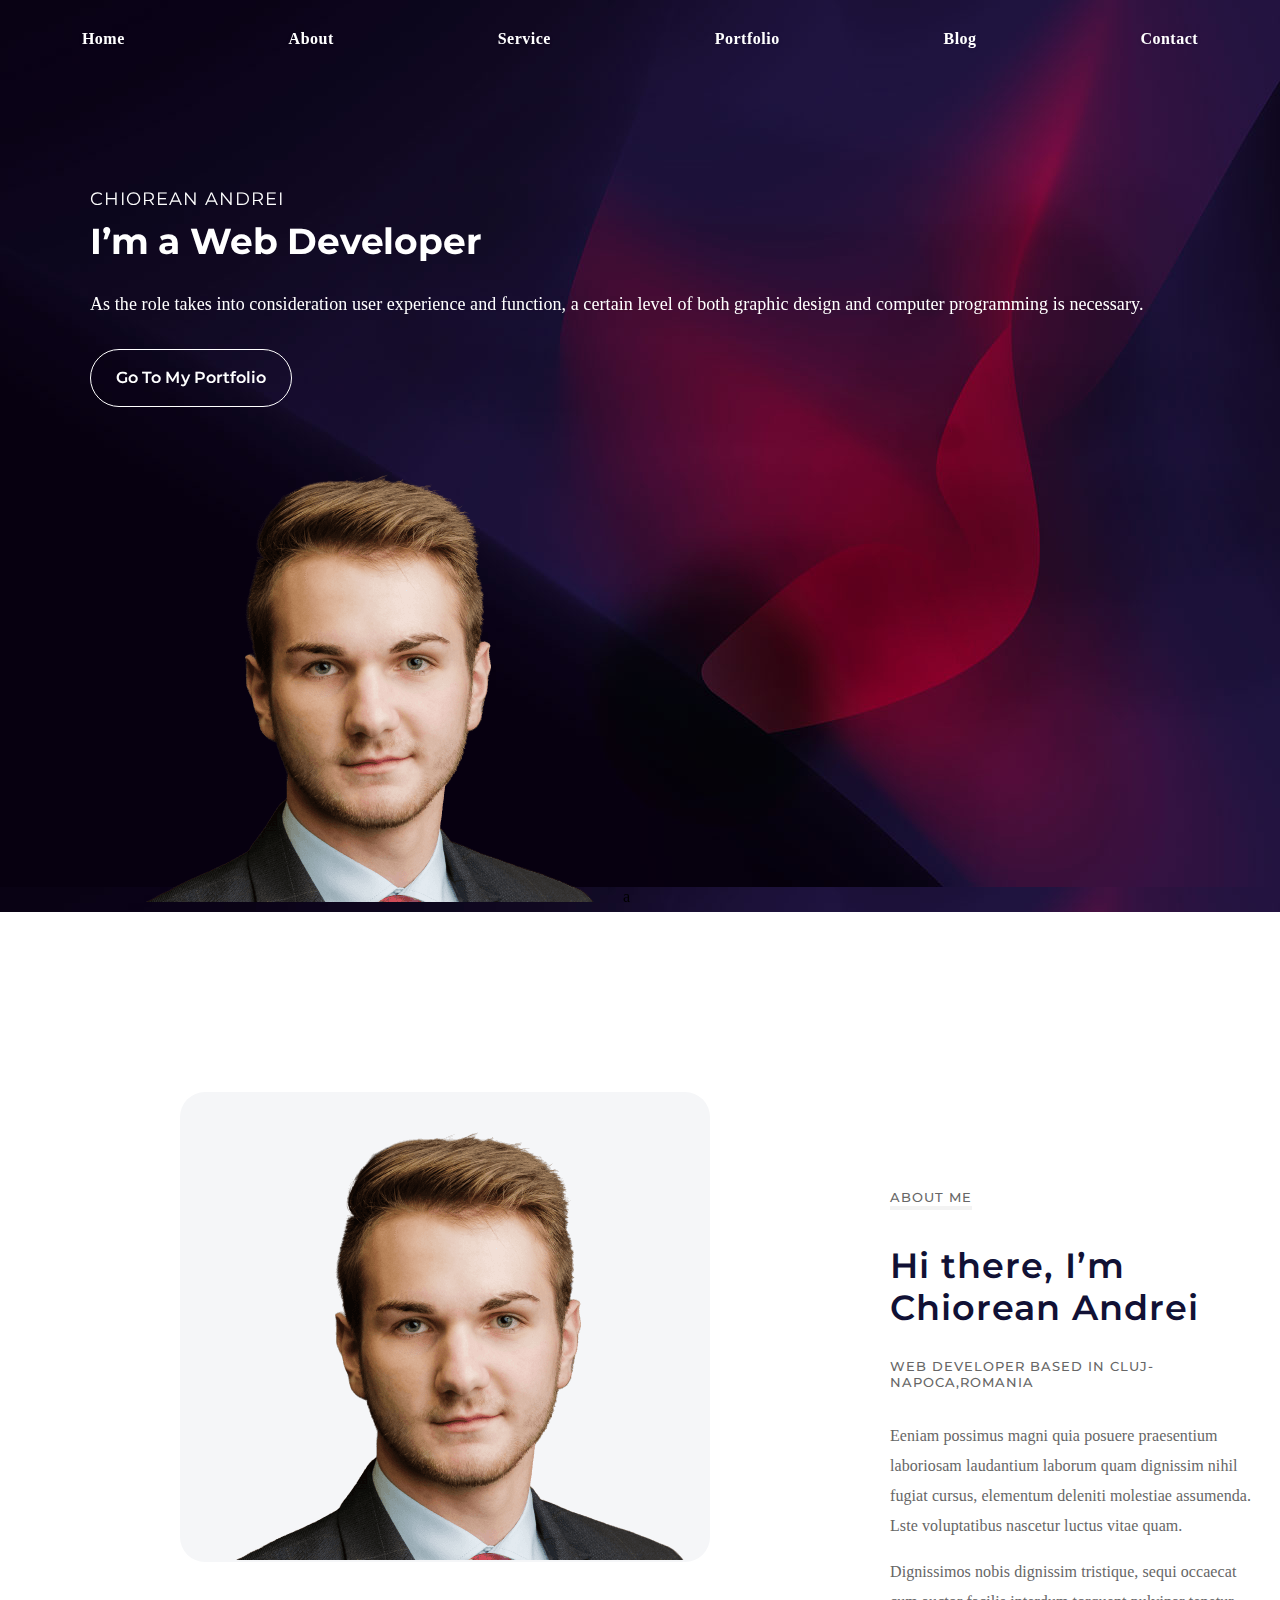
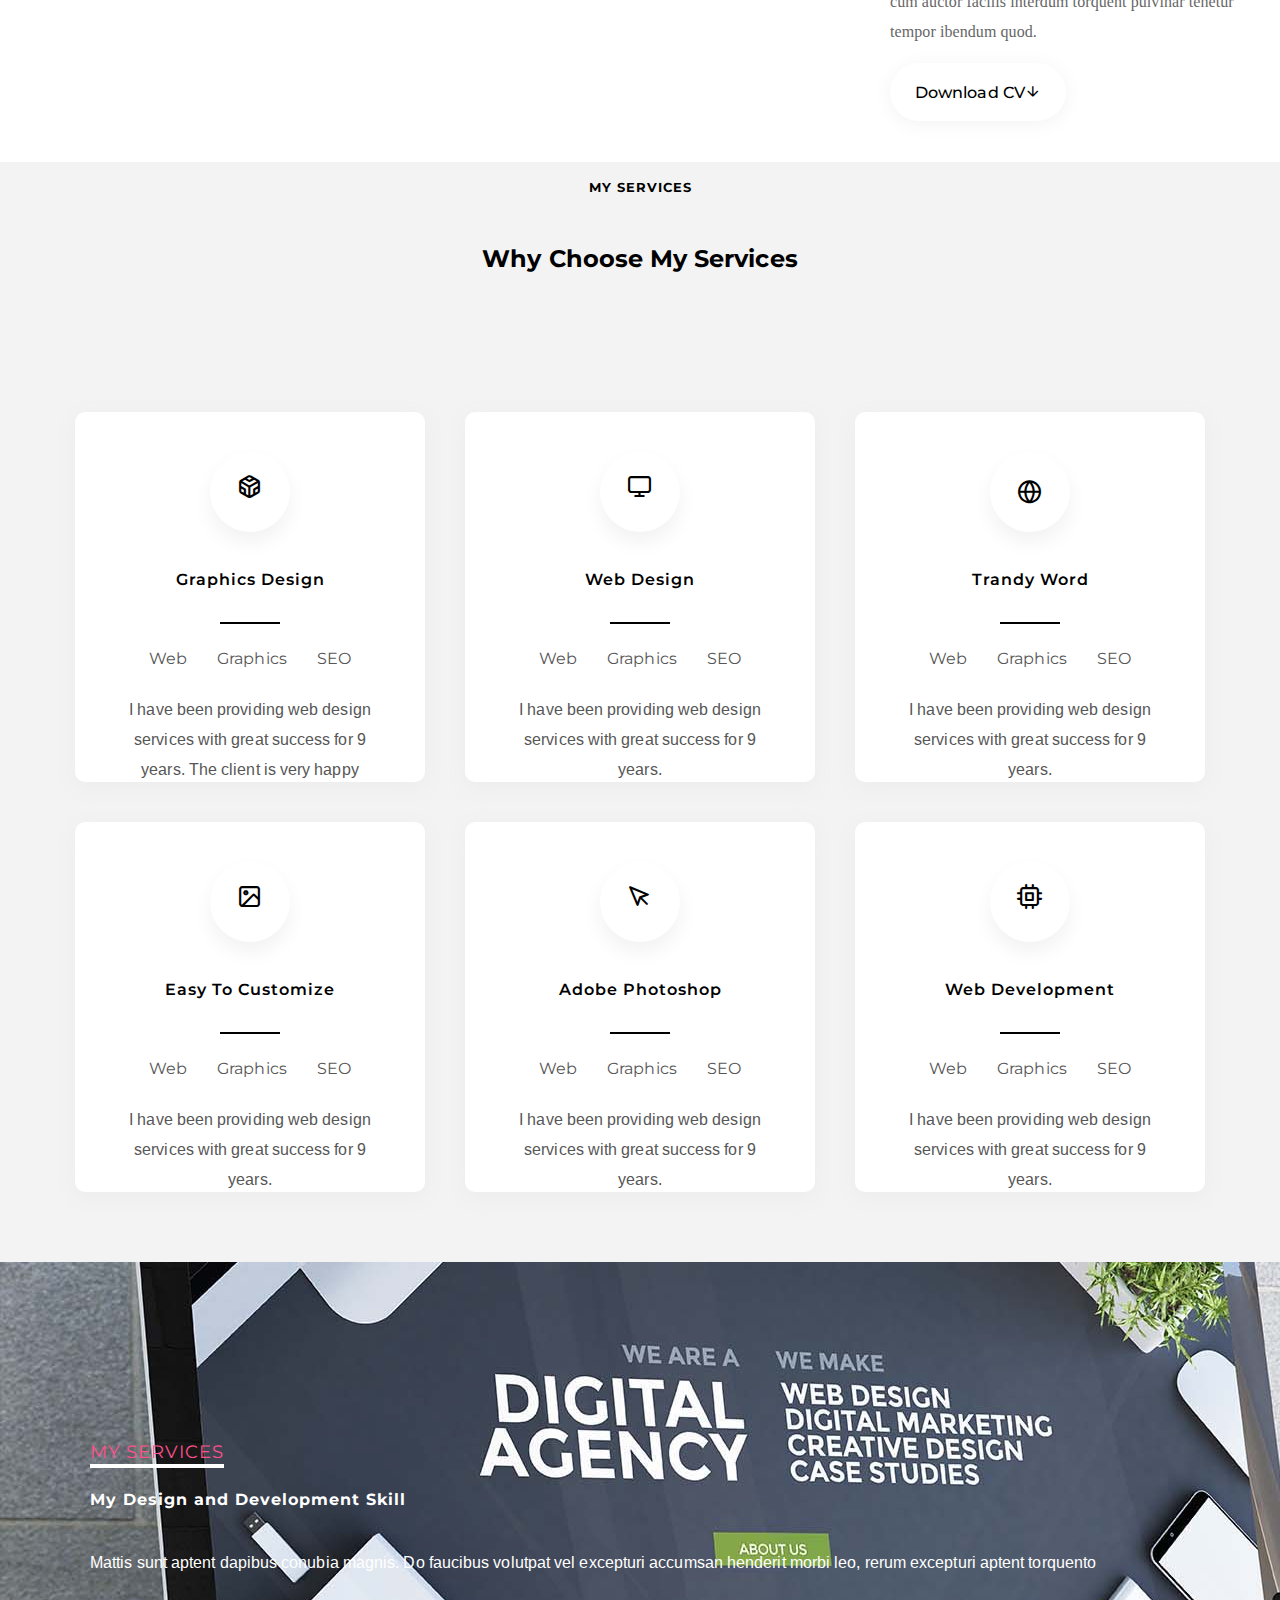
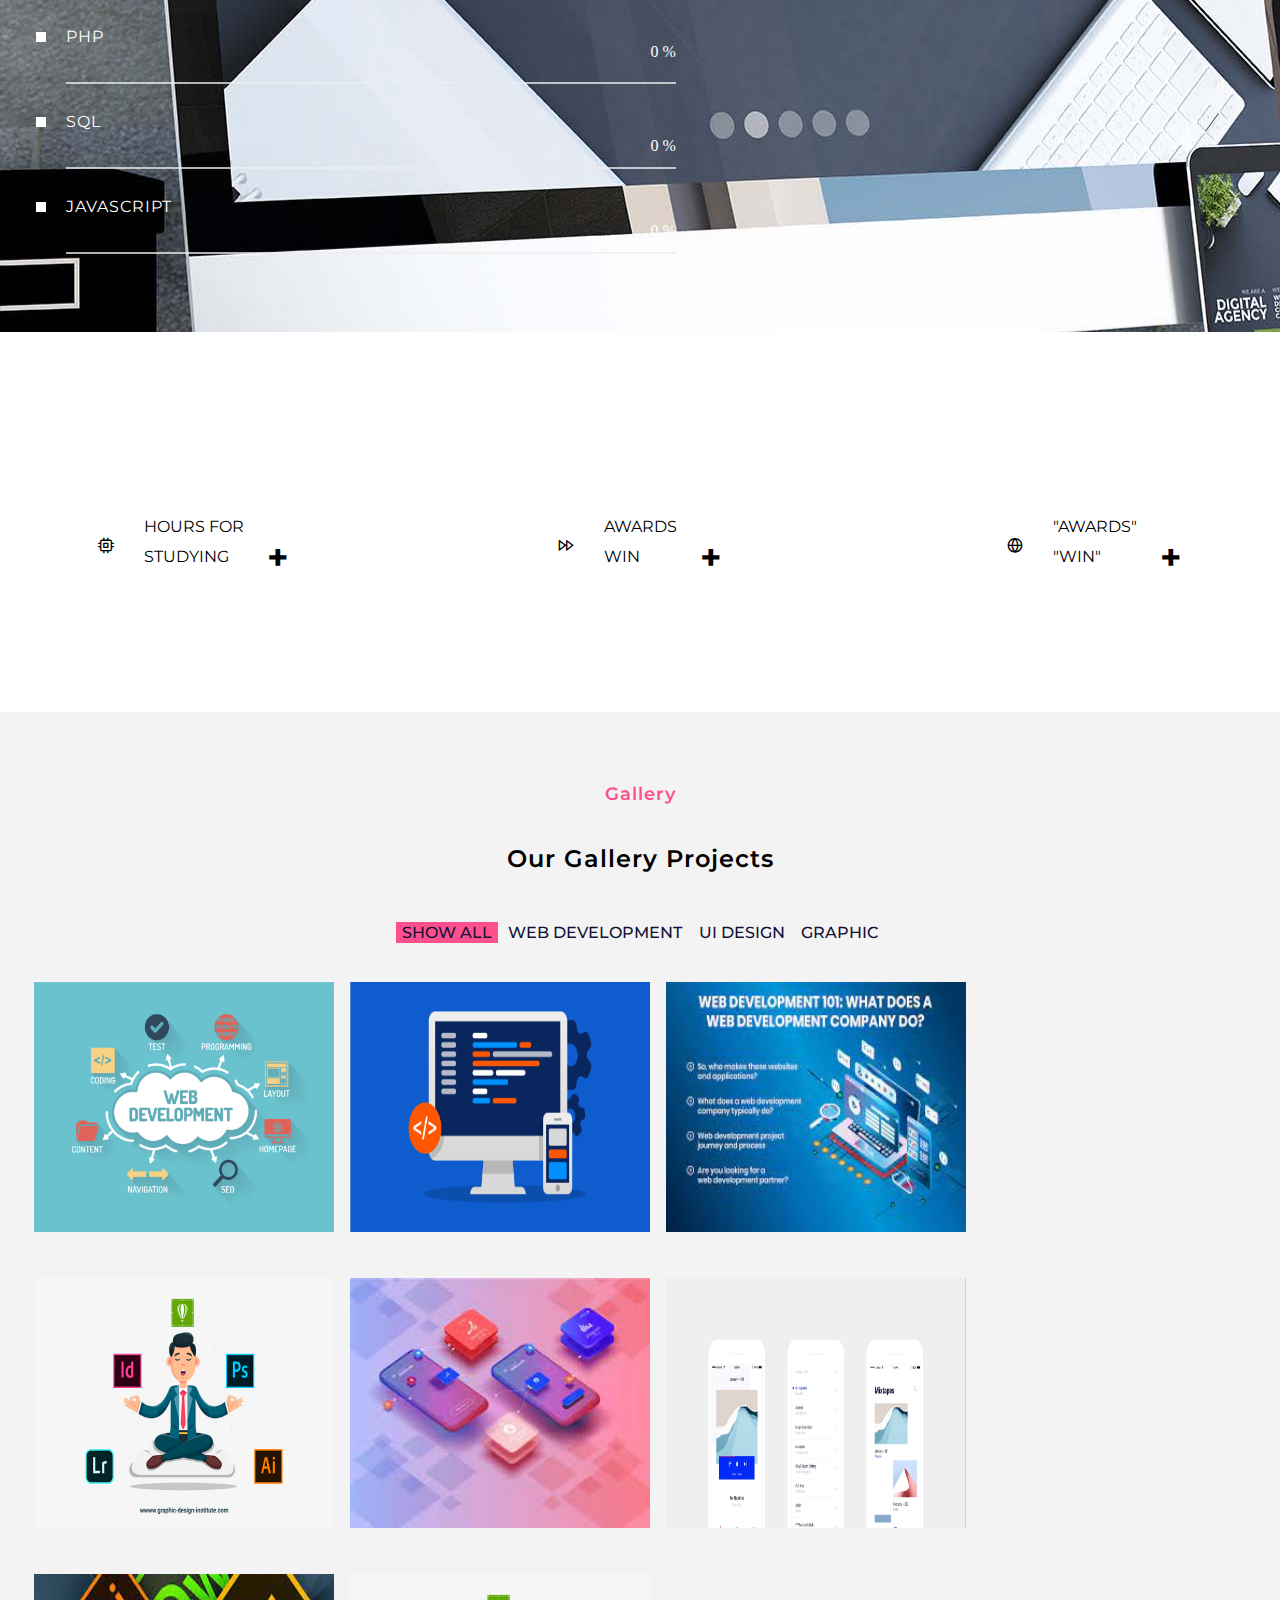
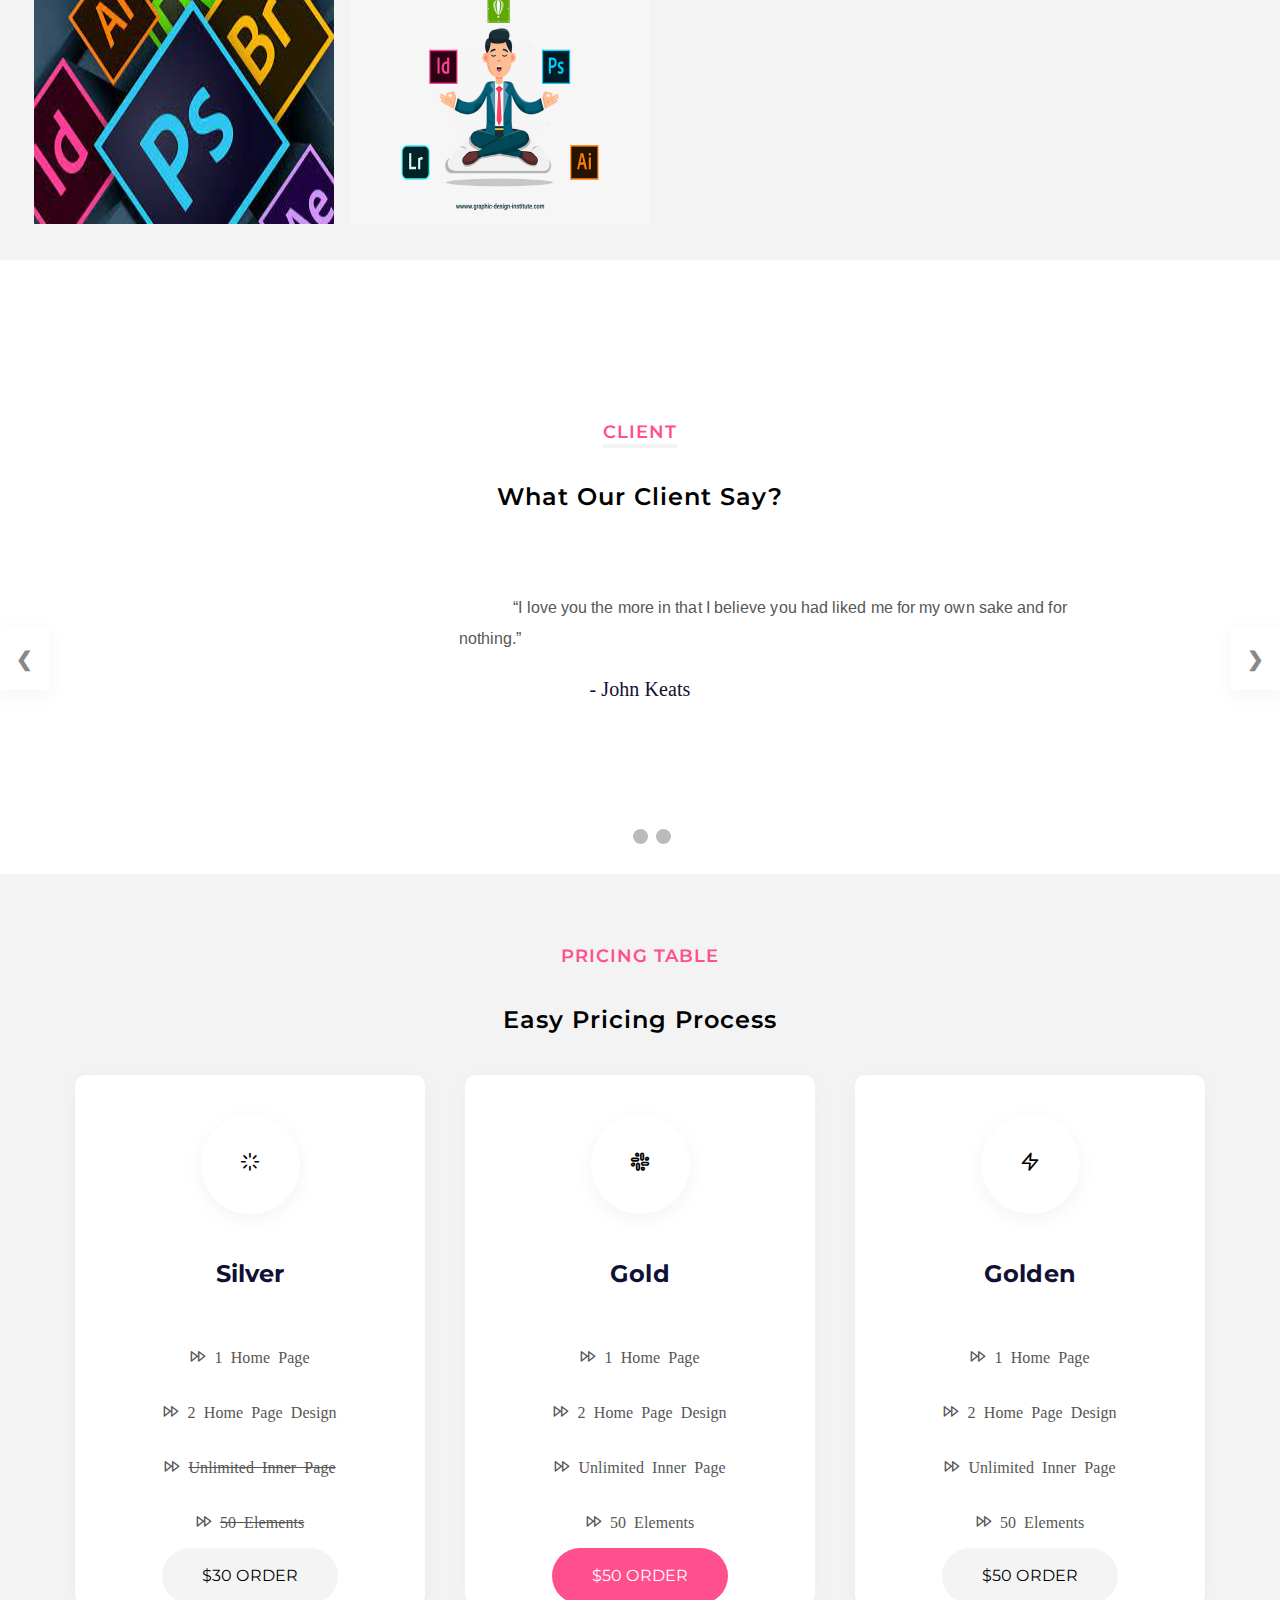
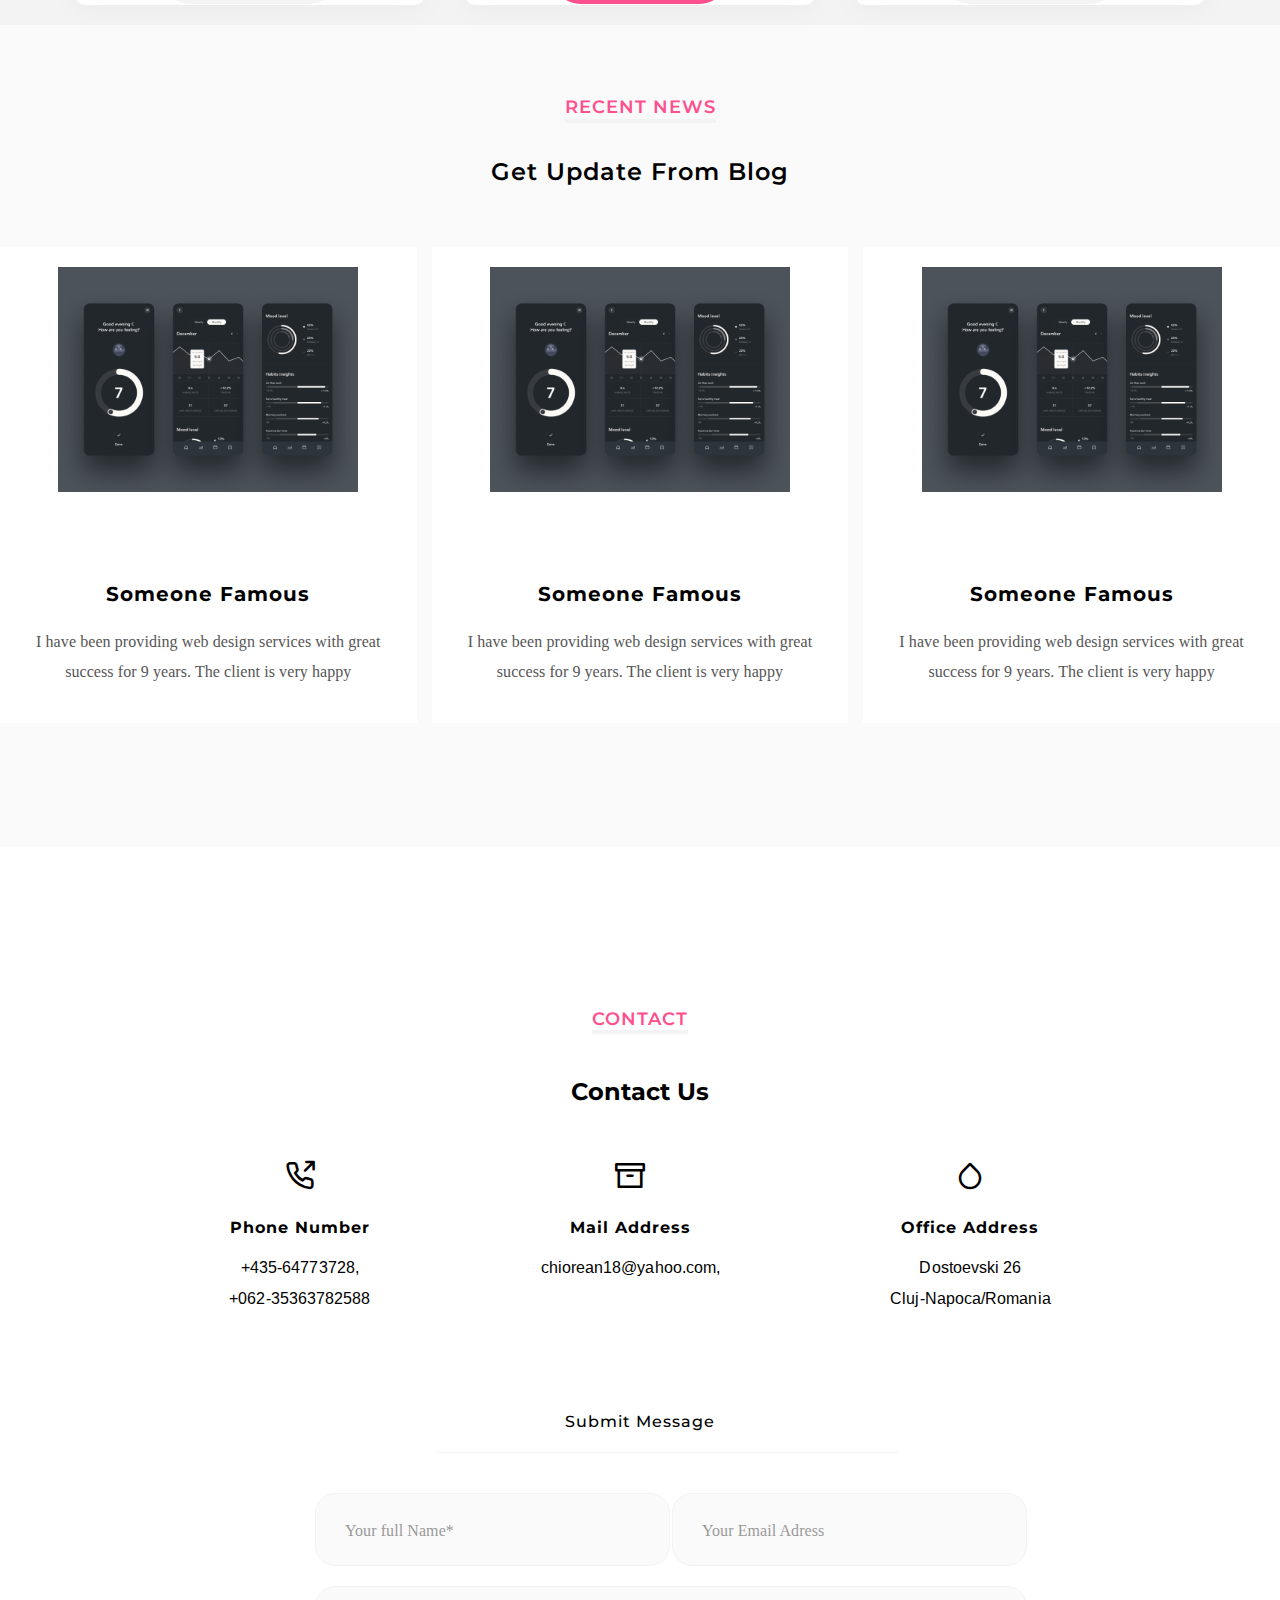
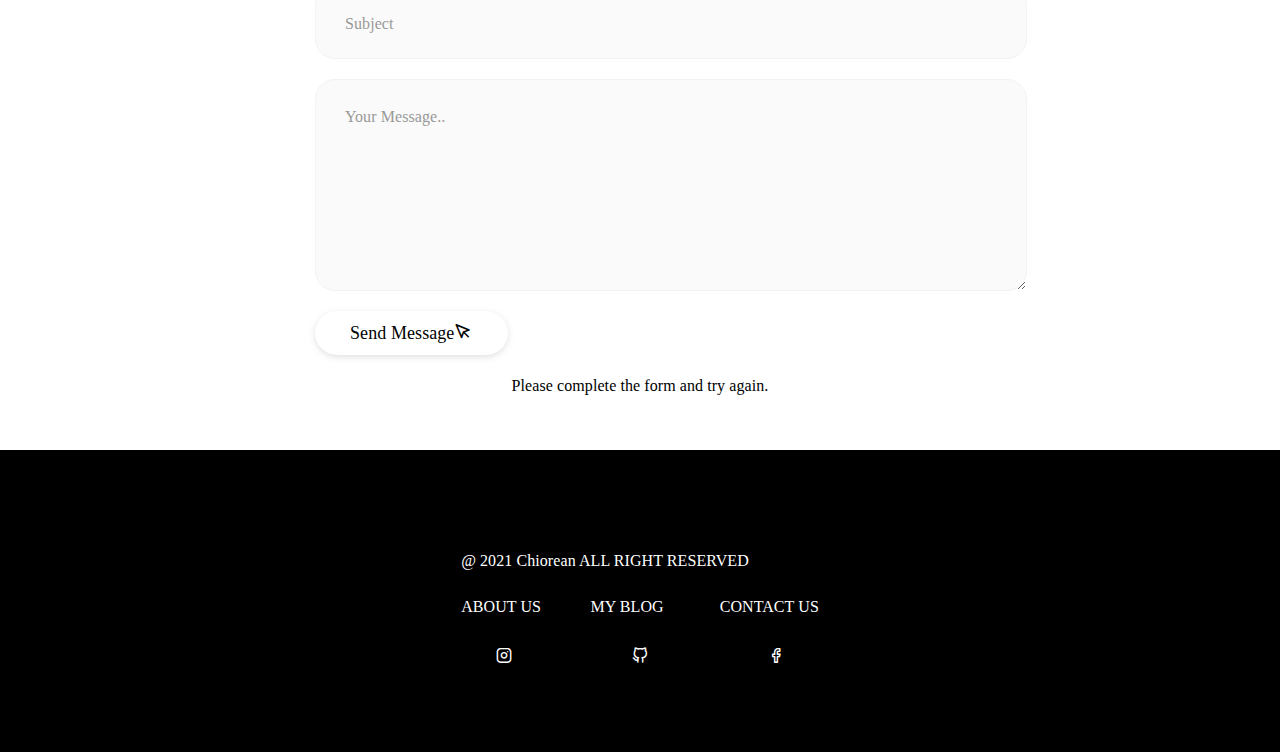
==== index.html @ ed7a1bec "Rename index4.html to index.html" ====
<!DOCTYPE html>
<html>
<head>
<title>Page Title</title>
<meta charset="utf-8">
	<meta http-equiv="x-ua-compatible" content="ie=edge">
	<title> Chiorean Andrei - Personal Portfolio HTML Template </title>
	<meta name="description" content="">
	<meta name="viewport" content="width=device-width, initial-scale=1, shrink-to-fit=no">
	<link href="style.css" rel="stylesheet">
    <link href="style2.css" rel="stylesheet">
    <link rel="script" href="imageselect.js"/>
    <link href="https://cdnjs.cloudflare.com/ajax/libs/OwlCarousel2/2.3.4/assets/owl.theme.default.min.css" rel="stylesheet">
    <link href="https://cdnjs.cloudflare.com/ajax/libs/OwlCarousel2/2.3.4/assets/owl.carousel.min.css" rel="stylesheet">
    <script src="https://ajax.googleapis.com/ajax/libs/jquery/3.5.1/jquery.min.js"></script>
    <script src='progressbar.js'></script>
</head>
<body>
    <header>
    <div class="container1">
        <nav id="menu" class='navbar navbar-expand-lg '>
            <div class="menu-item">
                <div class="menu-text">
                    <a href="#">Home</a>
                </div>
            </div>
            <div class="menu-item highlight">
                <div class="menu-text">
                    <a href="#about">About</a>
                </div>
              
            </div>
            <div class="menu-item highlight">
                <div class="menu-text">
                    <a href="#service">Service</a>
                </div>
                
            </div>
            <div class="menu-item">
                <div class="menu-text">
                    <a href="#portfolio">Portfolio</a>
                </div>
           
            </div>
            <div class="menu-item">
                <div class="menu-text">
                    <a href="#blog">Blog</a>
                </div>
           
            </div>
            <div class="menu-item">
                <div class="menu-text">
                    <a href="#contact">Contact</a>
                </div>
           
            </div>
        </nav>
        
        
        <div id='aboutContainer' class="aboutContainer  ">

        <h5 class='about1'>
            Chiorean Andrei
        </h5>
        <h2 class='about2'>
        I’m a Web Developer									
        </h2>
        <p class='paragrafAbout'>As the role takes into consideration user experience and function, 
        a certain level of both graphic design and computer programming is necessary.</p>

        
        <a href="" class='buttonCV'> Go to my portfolio</a>
       
        <img src="assets/img/perfil2.png" alt="" class="imagine">a 
       
        </div>
        
       
    </div>

    <section class="aboutMe" id='about'>
        <div class="about_left">
            <div class="aboutMeImg">
                    <img src="assets/img/perfil2.png" alt="">
                </div>           
            </div>

            <div class="aboutMeDescription">

                <h5 class="aboutTitle">About Me</h2>
                <h2 class="aboutSubtitle">Hi there, I’m Chiorean Andrei</h2>
                <h5 class="aboutLocalizare">WEB DEVELOPER BASED IN CLUJ-NAPOCA,ROMANIA</h5>
                <p class='paragrafDescriere1'>Eeniam possimus magni quia posuere praesentium laboriosam laudantium laborum quam dignissim nihil fugiat cursus, elementum deleniti molestiae assumenda.
                     Lste voluptatibus nascetur luctus vitae quam.</p>

                <p class='paragrafDescriere2'>Dignissimos nobis dignissim tristique, 
                    sequi occaecat cum auctor facilis interdum torquent pulvinar tenetur tempor ibendum quod.</p>
                <a href="" class='butonDescriere'>Download CV<span class="icon-arrow-down"></span> </a>
                <div class="fs1">
        
            </div>

    </section>

    <div class="myServices" id='service'>
        <h5 class='serviceTitle'>MY SERVICES</h5>

        <h2 class='serviceSubtitle'>Why Choose My Services</h2>

        <div class="cards">
            <div class="card">
                <div class="serviceIcon">
                    <span class="icon-codesandbox icon-font-size-service"></span>
                </div>
                    <div class="serviceTitle">
                        <h4>Graphics Design</h4>
                        <div class="serviceLine"></div>
                    </div>
                    <ul class="serviceList">
                        <li>
                            <a href="#">Web</a>
                        </li>
                        <li>
                            <a href="#">Graphics</a>
                        </li>
                        <li>
                            <a href="#">SEO</a>
                        </li>
                    </ul>
                <p class="serviceParagraph">I have been providing web design services with great success for 9 years. The client is very happy</p>
            </div>
            <div class="card">
                <div class="serviceIcon">
                    <span class="icon-monitor icon-font-size-service"></span>
                </div>
                <div class="serviceTitle">
                    <h4>Web Design</h4>
                    <div class="serviceLine"></div>
                </div>
                <ul class="serviceList">
                    <li>
                        <a href="#">Web</a>
                    </li>
                    <li>
                        <a href="#">Graphics</a>
                    </li>
                    <li>
                        <a href="#">SEO</a>
                    </li>
                </ul>
            <p class="serviceParagraph">I have been providing web design services with great success for 9 years.
               
            </div>
            <div class="card">
                <div class="serviceIcon icon-font-size-service">
                    <span class="icon-globe widthIcon"></span>
                </div>
                <div class="serviceTitle">
                    <h4>Trandy Word</h4>
                    <div class="serviceLine"></div>
                </div>
                <ul class="serviceList">
                    <li>
                        <a href="#">Web</a>
                    </li>
                    <li>
                        <a href="#">Graphics</a>
                    </li>
                    <li>
                        <a href="#">SEO</a>
                    </li>
                </ul>
            <p class="serviceParagraph">I have been providing web design services with great success for 9 years.
                
            </div>
            <div class="card">
                <div class="serviceIcon">
                    <span class="icon-image icon-font-size-service"></span>
                </div>
                <div class="serviceTitle">
                    <h4>Easy To Customize</h4>
                    <div class="serviceLine"></div>
                </div>
                <ul class="serviceList">
                    <li>
                        <a href="#">Web</a>
                    </li>
                    <li>
                        <a href="#">Graphics</a>
                    </li>
                    <li>
                        <a href="#">SEO</a>
                    </li>
                </ul>
            <p class="serviceParagraph">I have been providing web design services with great success for 9 years.
               
            </div>
            <div class="card">
                <div class="serviceIcon">
                    <span class="icon-mouse-pointer icon-font-size-service"></span>
                </div>
                <div class="serviceTitle">
                    <h4>Adobe Photoshop</h4>
                    <div class="serviceLine"></div>
                </div>
                <ul class="serviceList">
                    <li>
                        <a href="#">Web</a>
                    </li>
                    <li>
                        <a href="#">Graphics</a>
                    </li>
                    <li>
                        <a href="#">SEO</a>
                    </li>
                </ul>
            <p class="serviceParagraph">I have been providing web design services with great success for 9 years.
                
            </div>
            <div class="card">
                <div class="serviceIcon">
                    <span class="icon-cpu icon-font-size-service"></span>
                </div>
                <div class="serviceTitle">
                    <h4>Web Development</h4>
                    <div class="serviceLine"></div>
                </div>
                <ul class="serviceList">
                    <li>
                        <a href="#">Web</a>
                    </li>
                    <li>
                        <a href="#">Graphics</a>
                    </li>
                    <li>
                        <a href="#">SEO</a>
                    </li>
                </ul>
            <p class="serviceParagraph">I have been providing web design services with great success for 9 years.
                
                
            </div>
        
        </div>

    </div>

    <div class="skills" id='skills-bar'>
               <div class='skillsContainer' >
                   <div class='skillsContainer2' >
                        <h5 class='skills_h5'>My Services</h5>
                        <h4 class='skills_h4'>
                            My Design and Development Skill
                        </h4>
                        <p class="skillsParagraph">    
                            Mattis sunt aptent dapibus conubia magnis. Do faucibus volutpat vel excepturi accumsan henderit morbi leo, rerum excepturi aptent torquento</p>
                   </div>
                   <div class='skillsContainer3' id='skills2'>
                       <div class="progress-box" id='skills-bar-2'>
									<h5>PHP</h5>
                                        <div id='container4'></div>
						
								</div>
								<div class="progress-box">
									<h5>SQL</h5>
									
										<div id="container5"></div>
									
								</div>
                                <div class="progress-box">
									<h5>Javascript</h5>
									<div id="container6"></div>
                                   
								</div>
                
                    
               </div>

               </div>
    </div>

    <script>
        var bar = new ProgressBar.Line(container4, {
  strokeWidth: 4,
  easing: 'easeInOut',
  duration: 1400,
  color: '#FFEA82',
  trailColor: '#eee',
  trailWidth: 1,
  svgStyle: {width: '100%', height: '100%'},
  text: {
    style: {
      // Text color.
      // Default: same as stroke color (options.color)
      color: '#fff',
      position: 'absolute',
      right: '0',
      top: '10px',
      padding: 0,
      margin: 0,
      transform: null
    },
    autoStyleContainer: false
  },
  from: {color: '#FFEA82'},
  to: {color: '#ED6A5A'},
  step: (state, bar) => {
    bar.setText(Math.round(bar.value() * 100) + ' %');
  }
});


var bar1 = new ProgressBar.Line(container5, {
  strokeWidth: 4,
  easing: 'easeInOut',
  duration: 1400,
  color: '#FFEA82',
  trailColor: '#eee',
  trailWidth: 1,
  svgStyle: {width: '100%', height: '100%'},
  text: {
    style: {
      // Text color.
      // Default: same as stroke color (options.color)
      color: '#fff',
      position: 'absolute',
      right: '0',
      top: '-20px',
      padding: 0,
      margin: 0,
      transform: null
    },
    autoStyleContainer: false
  },
  from: {color: '#FFEA82'},
  to: {color: '#ED6A5A'},
  step: (state, bar) => {
    bar.setText(Math.round(bar.value() * 100) + ' %');
  }
});

var bar2 = new ProgressBar.Line(container6, {
  strokeWidth: 4,
  easing: 'easeInOut',
  duration: 1400,
  color: '#FFEA82',
  trailColor: '#eee',
  trailWidth: 1,
  svgStyle: {width: '100%', height: '100%'},
  text: {
    style: {
      // Text color.
      // Default: same as stroke color (options.color)
      color: '#fff',
      position: 'absolute',
      right: '0',
      top: '-20px',
      padding: 0,
      margin: 0,
      transform: null
    },
    autoStyleContainer: false
  },
  from: {color: '#FFEA82'},
  to: {color: '#ED6A5A'},
  step: (state, bar) => {
    bar.setText(Math.round(bar.value() * 100) + ' %');
  }
});


$(window).scroll(function() {
   var hT = $('#skills-bar').offset().top,
       hH = $('#skills-bar').outerHeight(),
       wH = $(window).height(),
       wS = $(this).scrollTop();
   if (wS > (hT+hH-wH)){
    bar.animate(0.8);     
    bar1.animate(0.5); 
    bar2.animate(0.7);

        
       
   }
});

        
    

    // Number from 0.0 to 1.0
       

    </script>

    <div id='experience' class="experience">
        <div class="gridExperience">
            <div class="gridTemplate">
            <div class="gridIcon">
                <span class="icon-cpu"></span>
            </div>
            <div class="gridDescriere">
                <span class="medium">Hours for <br>Studying </span>
                <div id="value" data-count="+" class='value' akhi="150"></div>
            </div>
        </div>
        <div class="gridTemplate">
            <div class="gridIcon">
                <span class="icon-fast-forward"></span>
            </div>
            <div class="gridDescriere">
                <span class="medium">
                    AWARDS
                     <br> 
                     WIN 
                </span>
                <div id="value1" data-count="+" class='value' akhi="100"></div>
            </div>
        </div>
        <div class="gridTemplate">
            <div class="gridIcon">
                <span class="icon-globe"></span>
            </div>
            <div class="gridDescriere">
                <span class="medium">"AWARDS" <br> "WIN" </span>
                <div id="value2" data-count="+" class='value' akhi="120" ></div>
            </div>
        </div>
    </div>
    
    </div>
    <script>
    

const counters = document.querySelectorAll('.value');
const speed = 1000000;

counters.forEach( counter => {
   const animate = () => {
      const value = +counter.getAttribute('akhi');
      const data = +counter.innerText;
     
      const time = value / speed;
     if(data < value) {
          counter.innerText = Math.ceil(data + time);
          setTimeout(animate, 150);
        }else{
          counter.innerText = value;
        }
     
   }
   
   $(window).scroll(function() {
   var hT = $('#experience').offset().top,
       hH = $('#experience').outerHeight(),
       wH = $(window).height(),
       wS = $(this).scrollTop();
   if (wS > (hT+hH-wH)){
        animate();
        
   }

    });

});
    </script>

    <div class="gallery" id='portfolio'>

            <div class="titleGallery">
                <h5 class='about-sub-title'>Gallery</h5>
                <h2 class="mb-5">
                    Our Gallery Projects
                </h2>
            </div>


        <div id="myBtnContainer">
            <button class="btn active" onclick="filterSelection('all')"> Show all</button>
            <button class="btn" onclick="filterSelection('web')"> Web Development</button>
            <button class="btn" onclick="filterSelection('ui')"> UI Design</button>
            <button class="btn" onclick="filterSelection('graphic')"> Graphic</button>
          </div>
          
          <!-- Portfolio Gallery Grid -->
          <div class="row">
            <div class="column web">
              <div class="content">
                <img src="assets/img/webdev1.jpg" alt="Mountains" style="width:300px; height:250px;">
              </div>
            </div>
            <div class="column web">
              <div class="content">
              <img src="assets/img/webdev2.png" alt="Lights"  style="width:300px; height:250px;">

              </div>
            </div>
            <div class="column web">
              <div class="content">
              <img src="assets/img/webdev3.jpg" alt="Nature"  style="width:300px; height:250px;">
                
              </div>
            </div>
            
            <div class="column ui">
              <div class="content">
                <img src="/assets/img/graphicdesign2.jpg" alt="Car"  style="width:300px; height:250px;">
                
              </div>
            </div>
            <div class="column ui">
              <div class="content">
              <img src="/assets/img/uidesign2.jpg" alt="Car"  style="width:300px; height:250px;">
               
              </div>
            </div>
            <div class="column ui">
              <div class="content">
              <img src="/assets/img/uidesign3.jpg"  alt="Car"  style="width:300px; height:250px;">
                
              </div>
            </div>
          
            <div class="column graphic">
              <div class="content">
                <img src="/assets/img/graphicdesign1.jpg" alt="Car"  style="width:300px; height:250px;">
                
              </div>
            </div>
            <div class="column graphic">
              <div class="content">
              <img src="/assets/img/graphicdesign2.jpg"alt="Car" style="width:300px; height:250px;">
                
              </div>
            </div>
           
          <!-- END GRID -->
          </div>
          
          <!-- END MAIN -->
          </div>


    </div>
    <script>
        filterSelection("all")
        function filterSelection(c) {
          var x, i;
          x = document.getElementsByClassName("column");
          if (c == "all") c = "";
          for (i = 0; i < x.length; i++) {
            w3RemoveClass(x[i], "show");
            if (x[i].className.indexOf(c) > -1) w3AddClass(x[i], "show");
          }
        }
        
        function w3AddClass(element, name) {
          var i, arr1, arr2;
          arr1 = element.className.split(" ");
          arr2 = name.split(" ");
          for (i = 0; i < arr2.length; i++) {
            if (arr1.indexOf(arr2[i]) == -1) {element.className += " " + arr2[i];}
          }
        }
        
        function w3RemoveClass(element, name) {
          var i, arr1, arr2;
          arr1 = element.className.split(" ");
          arr2 = name.split(" ");
          for (i = 0; i < arr2.length; i++) {
            while (arr1.indexOf(arr2[i]) > -1) {
              arr1.splice(arr1.indexOf(arr2[i]), 1);     
            }
          }
          element.className = arr1.join(" ");
        }
        
        
        // Add active class to the current button (highlight it)
        var btnContainer = document.getElementById("myBtnContainer");
        var btns = btnContainer.getElementsByClassName("btn");
        for (var i = 0; i < btns.length; i++) {
          btns[i].addEventListener("click", function(){
            var current = document.getElementsByClassName("active");
            current[0].className = current[0].className.replace(" active", "");
            this.className += " active";
          });
        }
        </script>

<div class="testimonials">
    <div class="titleGallery">
        <h5 class='about-sub-title'>CLIENT</h5>
        <h2 class="mb-0">
            What Our Client Say? 
        </h2>
        </div>
        <div class="slideshow-container">

            <!-- Full-width slides/quotes -->
            <div class="mySlides">
              <q>I love you the more in that I believe you had liked me for my own sake and for nothing.</q>
              <p class="author">- John Keats</p>
            </div>
          
            <div class="mySlides">
              <q>But man is not made for defeat. A man can be destroyed but not defeated.</q>
              <p class="author">- Ernest Hemingway</p>
            </div>
          
            <div class="mySlides">
              <q>I have not failed. I've just found 10,000 ways that won't work.</q>
              <p class="author">- Thomas A. Edison</p>
              
            </div>
          
            <!-- Next/prev buttons -->
            <a class="prev" onclick="plusSlides(-1)">&#10094;</a>
            <a class="next" onclick="plusSlides(1)">&#10095;</a>
          </div>
          
          <!-- Dots/bullets/indicators -->
          <div class="dot-container">
            <span class="dot" onclick="currentSlide(1)"></span>
            <span class="dot" onclick="currentSlide(2)"></span>
            <span class="dot" onclick="currentSlide(3)"></span>
          </div>
</div>
          <script>
              var slideIndex = 1;
showSlides(slideIndex);

function plusSlides(n) {
  showSlides(slideIndex += n);
}

function currentSlide(n) {
  showSlides(slideIndex = n);
}

function showSlides(n) {
  var i;
  var slides = document.getElementsByClassName("mySlides");
  var dots = document.getElementsByClassName("dot");
  if (n > slides.length) {slideIndex = 1}
    if (n < 1) {slideIndex = slides.length}
    for (i = 0; i < slides.length; i++) {
      slides[i].style.display = "none";
    }
    for (i = 0; i < dots.length; i++) {
      dots[i].className = dots[i].className.replace(" active", "");
    }
  slides[slideIndex-1].style.display = "block";
  dots[slideIndex-1].className += " active";
}
          </script>
         
            <div class="pricing">   
                <div class="titlePricing">
                    <h5 class='about-sub-title'>PRICING TABLE</h5>
                    <h2 class="mb-0 negru">
                        Easy Pricing Process
                    </h2>
                    </div>
                
            
            <div class="cards-price">
                <div class="card-price "> 
                    <div class="priceIcon">
                        <span class="icon-loader icon-font-size-pricing"></span>
                    </div>
                    <div class="priceTitle">
                        <span >Silver</span>
                    </div>
                    <div class="price-info">
                    <ul >
                        <li>
                            <span class="icon-fast-forward mg-5"> 1 Home Page</span>
                        </li>
                        <li>
                            <span class="icon-fast-forward"> 2 Home Page Design</span>
                        </li>
                        <li>
                            <span class="icon-fast-forward mg-5">
                                <del>Unlimited Inner Page</del></span>
                        </li>
                        <li>
                            <span class="icon-fast-forward"> <del>50 Elements </del></span>
                        </li>
                    </ul>
                    </div>
                <div class="price-bottom">
                    <a href="#" class="tm-btn-4">$30 ORDER</a>
                </div>
                </div>
                
                <div class="card-price "> 
                    <div class="priceIcon">
                        <span class="icon-slack icon-font-size-pricing"></span>
                    </div>
                    <div class="priceTitle">
                        <span >Gold</span>
                    </div>
                    <div class="price-info">
                        <ul >
                            <li>
                                <span class="icon-fast-forward mg-5"> 1 Home Page</span>
                            </li>
                            <li>
                                <span class="icon-fast-forward"> 2 Home Page Design</span>
                            </li>
                            <li>
                                <span class="icon-fast-forward mg-5">
                                    Unlimited Inner Page </span>
                            </li>
                            <li>
                                <span class="icon-fast-forward"> 50 Elements </span>
                            </li>
                        </ul>
                    </div>
                <div class="price-bottom">
                    <a href="#" class="tm-btn-4 roz">$50 ORDER</a>
                </div>
                </div>
                <div class="card-price "> 
                        <div class="priceIcon">
                            <span class="icon-zap icon-font-size-pricing"></span>
                        </div>
                        <div class="priceTitle">
                            <span >Golden</span>
                        </div>
                        <div class="price-info">
                            <ul >
                                <li>
                                    <span class="icon-fast-forward mg-5"> 1 Home Page</span>
                                </li>
                                <li>
                                    <span class="icon-fast-forward"> 2 Home Page Design</span>
                                </li>
                                <li>
                                    <span class="icon-fast-forward mg-5">
                                        Unlimited Inner Page </span>
                                </li>
                                <li>
                                    <span class="icon-fast-forward"> 50 Elements </span>
                                </li>
                            </ul>
                        </div>
                            <div class="price-bottom">
                                <a href="#" class="tm-btn-4">$50 ORDER</a>
                            </div>
                </div>
             
            </div>  
        </div> 
    </div>

      <div class='blog-content' id='blog'>
        <div class="titleGallery-blog">
            <h5 class='about-sub-title'>RECENT NEWS</h5>
            <h2 class=>
                Get Update From Blog
            </h2>
            </div>
    <div class="container5">
        <div id='slider' class='owl-carousel'>
            <div class="content-area">
                <div class="content1">
                    <div class="img-area"><img src="assets/img/uidesign1.png" alt=""></div>
                    <h5>Someone Famous</h5>
                    <p class="gri4">
                        I have been providing web design services with great success for 9 years. The client is very happy
                    </p>
                </div>
            </div>
            <div class="content-area">
                <div class="content1">
                    <div class="img-area"><img src="assets/img/uidesign1.png" alt=""></div>
                    <h5>Someone Famous</h5>
                    <p class="gri4">
                        I have been providing web design services with great success for 9 years. The client is very happy
                    </p>
                </div>
            </div>
            <div class="content-area">
                <div class="content1">
                    <div class="img-area"><img src="assets/img/uidesign1.png" alt=""></div>
                    <h5>Someone Famous</h5>
                    <p class="gri4">
                        I have been providing web design services with great success for 9 years. The client is very happy
                    </p>
                </div>
            </div>
        </div>
    </div>

    </div>
     <script src='https://cdnjs.cloudflare.com/ajax/libs/jquery/3.6.0/jquery.min.js'></script>
    <script src='https://cdnjs.cloudflare.com/ajax/libs/OwlCarousel2/2.3.4/owl.carousel.min.js'></script> 
    <script>
        $('#slider').owlCarousel({
    loop:true,
    margin:15,
    nav:true,
    autoplay:true,
    responsive:{
        0:{
            items:1
        },
        600:{
            items:2
        },
        1000:{
            items:3
        }
    }
})
    </script>

    <div class='contact' id='contact'>
        <div class="titleGallery">
            <h5 class='about-sub-title'>CONTACT</h5>
            <h2 class="mb-0 site-title-h2">
                Contact Us
            </h2>
            </div>

        <div class="contact-wrap">
            <div class="row-contact">
                <div class="col-1">
                    <div class="contact-addr-box">
                        <div class="contact-addr-icon">
                            <span class="icon-phone-outgoing  icon-font-size"></span>
                        </div>
                        <div class="contact-addr-desc">
                            <h4>Phone Number</h4>
                            <span>+435-64773728,</span> <br>
                            <span>+062-35363782588</span>
                        </div>
                    </div>
                </div>
                <div class="col-1">
                    <div class="contact-addr-box">
                        <div class="contact-addr-icon">
                            <span class="icon-archive icon-font-size"></span>
                        </div>
                        <div class="contact-addr-desc">
                            <h4>Mail Address</h4>
                            <span>chiorean18@yahoo.com,</span> <br>
                            <span></span>
                        </div>
                    </div>
                </div>
                <div class="col-1">
                    <div class="contact-addr-box">
                        <div class="contact-addr-icon">
                            <span class="icon-droplet icon-font-size"></span>
                        </div>
                        <div class="contact-addr-desc">
                            <h4>Office Address</h4>
                            <span>Dostoevski 26</span> <br>
                            <span>Cluj-Napoca/Romania</span>
                        </div>
                    </div>
                </div>
            </div>
        </div>

        <div class="container">
            <div class="row">
                <h4 class="contact-tl">Submit Message</h4>
            </div>
            
            <div class="row input-container">
                    
                    <div class="col-md-6 col-sm-12">
                        <div class="styled-input mr-5">
                            <input type="text" required />
                            <label>Your full Name*</label> 
                        </div>
                    </div>
                    <div class="col-md-6 col-sm-12">
                        <div class="styled-input" style="float:right;">
                            <input type="email" required />
                            <label>Your Email Adress</label> 
                        </div>
                    </div>
                    <div class="col-xs-12">
                        <div class="styled-input wide">
                            <input type="text" required />
                            <label>Subject</label> 
                        </div>
                    </div>
                    <div class="col-xs-12">
                        <div class="styled-input wide">
                            <textarea required></textarea>
                            <label>Your Message..</label>
                        </div>
                    </div>
                    <div class="col-xs-12">
                        <div class="btn-lrg submit-btn">Send Message<span class="icon-mouse-pointer"></span></div>
                        <p class='centered'>Please complete the form and try again.</P>
                    </div>
            </div>
        </div>
        
    </div>
<div class="footer">
    <div class="container-footer">
        <div class="flex-icons">
            <div class="paragraphs-section">
                <div class="paragaph-section">
                    <p class='white'>@ 2021 Chiorean ALL RIGHT RESERVED</p>
                    <ul class='footer-list'>
                        <li> <a class='white'href='#about'>ABOUT US</a>
                            
                        </li>
                            <li>
                                <a class='white'href="#blog"> MY BLOG</a>
                            </li>
                            <li>
                                <a class='white' href="#contact">CONTACT US</a>
                            </li>
                    </ul>
                </div>
               
                
            </div>
            <div class="icon">
                <a href="https://www.instagram.com/"><span class="icon-instagram white "></span></a>
                <a href="https://github.com/"><span class="icon-github white"></span></a>
                <a href="https://www.facebook.com/"><span class="icon-facebook white"></span></a>
            </div>
        </div>
    </div>
</div>
    
</body>
</html>
---- style.css ----
@font-face {
  font-family: 'icomoon';
  src:  url('fonts/icomoon.eot?a4pc01');
  src:  url('fonts/icomoon.eot?a4pc01#iefix') format('embedded-opentype'),
    url('fonts/icomoon.ttf?a4pc01') format('truetype'),
    url('fonts/icomoon.woff?a4pc01') format('woff'),
    url('fonts/icomoon.svg?a4pc01#icomoon') format('svg');
  font-weight: normal;
  font-style: normal;
  font-display: block;
}

[class^="icon-"], [class*=" icon-"] {
  /* use !important to prevent issues with browser extensions that change fonts */
  font-family: 'icomoon' !important;
  speak: never;
  font-style: normal;
  font-weight: normal;
  font-variant: normal;
  text-transform: none;
  line-height: 1;

  /* Better Font Rendering =========== */
  -webkit-font-smoothing: antialiased;
  -moz-osx-font-smoothing: grayscale;
}

.icon-archive:before {
  content: "\e917";
}
.icon-arrow-down:before {
  content: "\e905";
}
.icon-check-square:before {
  content: "\e900";
}
.icon-cloud-lightning:before {
  content: "\e901";
}
.icon-codesandbox:before {
  content: "\e902";
}
.icon-command:before {
  content: "\e90d";
}
.icon-cpu:before {
  content: "\e90e";
}
.icon-database:before {
  content: "\e90f";
}
.icon-droplet:before {
  content: "\e918";
}
.icon-facebook:before {
  content: "\e91a";
}
.icon-fast-forward:before {
  content: "\e910";
}
.icon-framer:before {
  content: "\e913";
}
.icon-github:before {
  content: "\e906";
}
.icon-globe:before {
  content: "\e903";
}
.icon-hard-drive:before {
  content: "\e904";
}
.icon-heart:before {
  content: "\e914";
}
.icon-image:before {
  content: "\e908";
}
.icon-instagram:before {
  content: "\e907";
}
.icon-loader:before {
  content: "\e909";
}
.icon-monitor:before {
  content: "\e90a";
}
.icon-mouse-pointer:before {
  content: "\e90b";
}
.icon-phone-outgoing:before {
  content: "\e919";
}
.icon-radio:before {
  content: "\e911";
}
.icon-slack:before {
  content: "\e90c";
}
.icon-sunrise:before {
  content: "\e912";
}
.icon-trending-up:before {
  content: "\e915";
}
.icon-zap:before {
  content: "\e916";
}
.icon-phone:before {
  content: "\e942";
}
.icon-envelop:before {
  content: "\e945";
}
---- style2.css ----
@import url("https://fonts.googleapis.com/css2?family=Arimo:wght@400;500;600;700&family=Lato:wght@100;300;400;700;900&family=Montserrat:wght@100;200;300;400;500;600;700;800;900&display=swap");
:root {
  --clr-heading: #111135;
  --clr-body: #565656;
  --clr-bg: #f3f3f3;
  --clr-def: #ff508e;
  --clr-def-2: #d450ff;
  --clr-ftr: #070E27;
  --clr-ftr-2: #666666;
  --clr-ftr-3: #323232;
  --clr-white: #fff;
  --clr-black: #000;
  --font-1: 'Lato', sans-serif;
  --font-2: 'Montserrat', sans-serif;
  --font-3: 'Arimo', sans-serif;
  --rad-1: 4px; }


html, body {
    height: auto;
    width: 100%;
    margin: 0;
    padding: 0;
    font-size: 62.5%;
    box-sizing: border-box; }
  
  body {
    font-style: normal;
    font-size: 1.6rem;
    font-weight: 400;
    line-height: 3rem;
    letter-spacing: 0.005em;
    position: relative; 
}

h1, h2, h3, h4, h5, h6 {
    margin: 0 0 1.5rem 0;
    letter-spacing: 1px;
    font-weight: 600;
    font-family: var(--font-2);
    line-height: 1.2; 
    
}


    
        nav {
            display: flex;
            transform-style: preserve-3d;
            justify-content: space-evenly;
            position: relative;
            z-index:1 ;
            margin: 0px auto;
            flex-wrap: wrap;
            top: 1.5em;
            
        }

        .fixed-top {
          position: fixed;
          top: 0;
          right: 0;
          left: 0;
          z-index: 1030;
          background-color: var(--clr-white);
          color: black,  !important;
      }
        
      .navbar-expand-lg {
        flex-wrap: nowrap;
        justify-content: flex-start;
    }
        
        nav .menu-item {
            color: white;
            font-weight: 600;
            transform-style: preserve-3d;
            flex-grow: 1;
            display: flex;
            box-sizing: border-box;
            justify-content: center;
            letter-spacing: 0.5px;
            min-height: 7.5em;
        }
        
        nav .menu-text, nav .menu-text a {
            font-size: 1em;
            color:white;
            text-decoration: none;
            text-shadow: 0 1px 5px rgba(0,0,0,0.1);
            transition: color 0.1s ease-out;
            text-align: center;
        }
        
        nav .menu-text a:hover {
            color: rgba(255,255,255,0.5);
        }


        .container1{

            background-image: url("assets/img/background.jpg");   
            width: 100%;
            height: auto;
            margin-right: auto;
            margin-left: auto;
        }
         

        .aboutContainer{
            margin-left: 10vh;
            padding-top: 7rem;
            align-items: center;
            height: 100%;
            position: relative;
            z-index: 4;
            
        }
    

        .about1{
            font-size: 1.8rem;
            font-weight: 400;
            line-height: 1;
            text-transform: uppercase;
            color:white
            
        }
         .about2{
                
                font-size: 3.6rem;
                font-weight: 700;
                line-height: 1;
                letter-spacing: -0.005em;
                color:white ;
                margin-bottom: 3rem;
}

        .paragrafAbout{
            color:white;
            font-size: 1.8rem;
            margin-bottom: 3rem;
        }

        .buttonCV{

            padding: 2rem 2.5rem;
            font-weight: 600;
            font-size: 1.6rem;
            line-height: 1;
            color: var(--clr-white);
            border: 1px solid var(--clr-white);
            position: relative;
            z-index: 5;
            display: inline-block;
            text-transform: capitalize;
            font-family: var(--font-2);
            border-radius: 3rem;
            transition: all .5s ease-in-out;
            margin-right: 70vh;
            text-decoration: none;
            margin-bottom: 3vh;
        }

        .imagine{
            height: auto;
        }

        .aboutMe {  
            display: flex;    /* sa pun flex direction row la media query ! */
            width:100%;
            height:auto;
            color:#F4F5F7;
            
          }

          .aboutMe > aboutMeImg{

            margin: 10px;
            padding: 20px;
          }

          .aboutMeImg{
              height:470px;
              width: 530px;
              margin: 20vh;
              background-color:#F5F6F8;
              border-radius: 25px
          }

          .aboutMeDescription{
          color : var(--clr-ftr-2);
          margin-top:30vh;
          margin-right:1.5rem;
          width:100%;
          
          }

          .aboutTitle{
            border-bottom: 4px solid var(--clr-bg);
            border-bottom: 4px solid var(--clr-bg);
            display: inline-block;
            margin-bottom: 3.5rem;
            text-transform: uppercase;
            font-weight: 500;
          }

          .aboutSubtitle{
            margin-bottom:3rem;
            font-size: 35px;
            color: var(--clr-heading)
          }

          .aboutLocalizare{
            font-weight: 500;
            margin-bottom: 3rem;
          }

          .paragrafDescriere1{
            margin-bottom: 1.5rem;
          }
          .paragrafDescriere1{
            margin-bottom:0;}

          .butonDescriere{
            padding: 2rem 2.5rem;
            background-color: white;
            box-shadow: 0px 3px 20px 0px #f3f3f3;
            font-weight: 500;
            font-size: 1.6rem;
            line-height: 1;
            font-family: var(--font-2);
            border-radius: 3rem;
            outline: none;
            display: inline-block;
            transition: all .5s ease-in-out;
            color: var(--clr-black);
            text-decoration: none;
          }

          .icon-arrow-down:before {
            content: "\e905";
          }
         

          .myServices{
            background-color:#F3F3F3;
            padding-bottom:5rem;
            
           
          }

          .serviceTitle{
            font-weight: 500;
            margin-bottom: 3.5rem;
            text-align: center;
            padding-top:2vh;
            margin-bottom: 3.5rem;
            display: block;
            


          }

          .serviceSubtitle{
            font-weight: 700;
            line-height: 46px;
            letter-spacing: 0.0025em;
            text-align: center;
            padding-bottom: 10vh;
            
          }
          
          .cards {
            margin-top: 20px;
            display:flex;
            justify-content: center;
            flex-wrap: wrap;
            align-items: center;
            position: relative;
           
            
         }
         
         .card{
            height: 290px;;
            width:270px;
            margin:20px;
            padding: 80px;
            text-align: center;
            border-radius: 10px;
            background-color: var(--clr-white);
            box-shadow: 0px 5px 20px 0px #ececec;
            padding: 4rem;
            ;
            
            
         }

         .serviceIcon{

            height: 8rem;
            width: 8rem;
            line-height: 8rem;
            text-align: center;
            box-shadow: 0px 10px 20px 0px #f2f2f2;
            background-color: var(--clr-white);
            display: inline-block;
             border-radius: 50%;
         }

         .serviceTitle{
          font-weight: 700;
          position: relative;
          z-index: 1;
          margin-bottom: 2rem;
          padding-bottom: 2rem;
          margin-top:2rem;
         }

         .serviceLine{
          position: absolute;
          content: '';
          width: 60px;
          height: 2px;
          bottom: 0;
          left: 50%;
          transform: translate(-50%, 0);
          background-color: var(--clr-black);
      
         }

         .serviceList{
          display: flex;
          align-items: center;
          gap: 3rem;
          font-family: var(--font-2);
          justify-content: center;
          margin-bottom: 2rem;
      
         }

        a, a:active, a:focus, a:hover {
          outline: none;
          transition: all 0.3s ease-in-out;
          text-decoration: none;
          color:#565656;
      }

      ul {
      
        list-style-type: none;
         margin: 0;
        padding: 0;
        color:#565656;
    }

    .serviceParagraph{
      font-size: 16px;
      font-family: var(--font-3);
      margin-bottom: 0;
      margin-top: 0;
      color:#565656;
    }


    .skills{
      background-image: url(assets/img/parallax-skill.jpg);
      height:100%;
      width:100%;
      
    }


    .skillsContainer{
      display: flex;
      flex-wrap: wrap;
      
    }

   

    .skillsContainer2 {
      flex-shrink: 0;
      width: 100%;
      max-width: 100%;
      padding-right: calc(var(--bs-gutter-x)/ 2);
      padding-left: calc(var(--bs-gutter-x)/ 2);
      margin-top: var(--bs-gutter-y);
    }

    .skills_h5
    {  
    color: var(--clr-def);
    border-bottom: 4px solid var(--clr-white);
    display: inline-block;
    font-weight: 400;
    text-transform: uppercase;
    font-size: 18px;
    margin-top: 20vh;
    margin-left: 10vh;
    }

    .skills_h4
    {
      color: var(--clr-white);
      margin-bottom: 3rem;
      font-weight: 700;
      line-height: 3.4rem;
      margin-left: 10vh;
    }

    .skillsParagraph{
      color: var(--clr-white);
      font-family: var(--font-3);
      margin-left: 10vh;
      margin-bottom: 5rem;
    }

    .skillsContainer3{
      flex: 0 0 auto;
      width: 50%;
      padding-right: calc(var(--bs-gutter-x)/ 2);
      padding-left:4vh;
      margin-top: var(--bs-gutter-y);
      margin-bottom: 10vh;
  }

  .progress {
    display: flex;
    overflow: hidden;
    font-size: .75rem;
    border-radius: .25rem;
}

  .progress-bar {
    display: flex;
    flex-direction: column;
    justify-content: center;
    overflow: hidden;
    color: #fff;
    text-align: center;
    white-space: nowrap;
    background-color: #0d6efd;
    transition: width .6s ease;
}
    
  .progress-box {
    margin-bottom: 4rem;
    position: relative;
    z-index: 1;
    padding-left: 3rem; }
    .progress-box::before {
      position: absolute;
      z-index: -1;
      content: '';
      height: 1rem;
      width: 1rem;
      background-color: var(--clr-white);
      top: 5px;
      left: 0; }

    .progress-box:last-child {
      margin-bottom: 0; }
    .progress-box h5 {
      font-size: 1.6rem;
      text-transform: uppercase;
      color: var(--clr-white);
      font-weight: 400;
      display: flex;
      justify-content: space-between;
      align-items: center;
      margin-bottom: 2rem; }
    .progress-box .progress {
      height: 5px;
      background-color: #7d7d7d;
      border-radius: 0; }

      
        .progress-box .progress .progress-bar {
          background-color: var(--clr-white);
      }
      
      .progress-bar {
          display: flex;
          flex-direction: column;
          justify-content: center;
          overflow: hidden;
          color: #fff;
          text-align: center;
          white-space: nowrap;
          background-color: #0d6efd;
          transition: width .6s ease;
      }

      .experience{
        background-color: var(--clr-white);
        position: relative;
        z-index: 1;
        height: 200px;
        padding-right: var(--bs-gutter-x,.75rem);
        padding-left: var(--bs-gutter-x,.75rem);
        margin-right: auto;
        margin-left: auto;
    }
      
      
      .gridExperience{
          display: grid;
          grid-gap: 3rem;
          grid-template-columns: repeat(3, 1fr);
          margin:10vh;
      }
      
      .gridExperience .gridDescriere .timer::before {
        position: absolute;
        z-index: -1;
        content: attr(data-count);
        right: 0;
        top: 0;
    }
      .gridTemplate{
        display: flex;
        align-items: center;
        gap:3rem;
        margin-top:10vh;
    }
    .gridTemplate:nth-child(2) {
      justify-content: center; }
    .gridTemplate:last-child {
      justify-content: flex-end; }

    .gridTemplate.gridIcon {
      display: inline-block;
  }


  .gridIcon{
margin-top:1vh !important;

  }

  .gridDescriere{
    display: flex;
    align-items: center;
    gap: 1rem;
}
  .medium{
    position: relative;
    z-index: 1;
    font-size: 1.6rem;
    line-height: 30px;
    font-weight: 400;
    letter-spacing: 0.0015em;
    text-transform: uppercase;
    display: block;
    color: var(--clr-black);
    font-family: var(--font-2);
    margin-right: 5px;
}

.timer{
  position: relative;
    z-index: 1;
    display: inline-block;
    font-size: 3.6rem;
    font-family: var(--font-2);
    font-weight: 700;
    color: var(--clr-black);
    padding-right: 3rem;
    margin-top:5vh;
}

.gallery{
  background-color:#f3f3f3;
}

.row {
  margin: 8px;
}

/* Add padding BETWEEN each column (if you want) */
.row,
.row > .column {
  padding: 8px;
}

/* Create three equal columns that floats next to each other */
.column {
  float: left;
  width: 300px;
  display: none; /* Hide columns by default */
}

/* Clear floats after rows */
.row:after {
  content: "";
  display: table;
  clear: both;
}

/* Content */
.content {
  padding: 10px;
}

/* The "show" class is added to the filtered elements */
.show {
  display: block;
}

/* Style the buttons */
.btn {
  font-size: 1.6rem;
    font-family: var(--font-2);
    color: var(--clr-heading);
    background-color: transparent;
    border: none;
    outline: none;
    text-transform: uppercase;
    font-weight: 500;
    cursor: pointer;
    text-align: center;
}

/* Add a grey background color on mouse-over */
.btn:hover {
  background-color:var(--clr-def);
}

/* Add a dark background color to the active button */
.btn.active {
  background-color:var(--clr-def)!important;

}

.titleGallery{
  
  margin-top: 10vh;
  text-align: center!important;
}

.about-sub-title {
  border-bottom: 4px solid var(--clr-bg);
  display: inline-block;
  margin-bottom: 3.5rem;
  margin-top:8vh;
  color:#ff508e;
  font-size: 18px;
}

#myBtnContainer{
  text-align: center!important;
  display: block;
}

/* Slideshow container */
.slideshow-container {
  position: relative;
  background: white;
}

/* Slides */
.mySlides {
  display: none;
  padding: 80px;
  text-align: center;
}

/* Next & previous buttons */
.prev, .next {
  cursor: pointer;
  position: absolute;
  top: 50%;
  width: auto;
  margin-top: -30px;
  padding: 16px;
  color: #888;
  font-weight: bold;
  font-size: 20px;
  border-radius:50%;
  user-select: none;
  box-shadow: 0px 5px 20px 0px #f3f3f3;
  border-radius: 50%;
}

/* Position the "next button" to the right */
.next {
  position: absolute;
  right: 0;
  border-radius: 3px 0 0 3px;
}

.prev {
  position: absolute;
  left: 0;
  border-radius: 3px 0 0 3px;
}
/* On hover, add a black background color with a little bit see-through */
.prev:hover, .next:hover {
  background-color: rgba(0,0,0,0.8);
  color: white;
}

/* The dot/bullet/indicator container */
.dot-container {
  text-align: center;
  padding: 20px;

}

/* The dots/bullets/indicators */
.dot {
  cursor: pointer;
  height: 15px;
  width: 15px;
  margin: 0 2px;
  background-color: #bbb;
  border-radius: 50%;
  display: inline-block;
  transition: background-color 0.6s ease;
  
}

/* Add a background color to the active dot/circle */
.active, .dot:hover {
  background-color: #717171;
}

/* Add an italic font style to all quotes */
q {line-height: 3rem;
  font-family: var(--font-3);
  font-size: 1.6rem;
  padding: 0 30rem;
color:#565656;

}

/* Add a blue color to the author */
.author {
  color:#111135;
font-size:20px;
}


.pricing{
  background-color: #F3F3F3;
}

.titlePricing{
  text-align: center !important;
}

.negru{
  color:black
}

.priceIcon{
  border-radius: 50%;
    background-color: var(--clr-white);
    box-shadow: 0px 5px 20px 0px #f3f3f3;
    width: 99px;
    height: 99px;
    line-height: 99px;
    text-align: center;
    display: inline-block;
}

.priceTitle{
  color: var(--clr-heading);
  display: block;
  font-weight: 700;
  font-family: var(--font-2);
  font-size: 2.4rem;
  margin-top: 5vh;
  margin-bottom: 6vh;
}

.gri{
  background-color:#F3F3F3 !important;
}

.price-info ul {
  display: flex;
  flex-direction: column;
  gap: 2.5rem;
  margin-bottom: 1rem;
}
.price-box .price-info ul li {
  font-size: 17px;
  font-weight: 400;
  line-height: 20px;
  letter-spacing: 0.0025em;
  display: flex;
  align-items: center;
  justify-content: center;
  gap: 1rem;
  color: var(--clr-body);
}

.price-box .price-bottom {
  margin-top: 4rem;
}

.price-box .price-bottom a {
  text-align: center;
  line-height: 1;
  font-weight: 500;
}

.cards-price {
  margin-top: 20px;
  display:flex;
  justify-content: center;
  flex-wrap: wrap;
  align-items: center;
  position: relative;
 
  
}

.card-price{
  height: 450px;;
  width:270px;
  margin:20px;
  padding: 80px;
  text-align: center;
  border-radius: 10px;
  background-color: var(--clr-white);
  box-shadow: 0px 5px 20px 0px #ececec;
  padding: 4rem;
  ;
  
}

.tm-btn-4 {
  padding: 2rem 4rem;
  font-weight: 400;
  font-size: 1.6rem;
  line-height: 1;
  font-family: var(--font-2);
  border-radius: 3rem;
  outline: none;
  background-color: #f4f4f4;
  transition: all .5s ease-in-out;
  display: inline-block;
  color: var(--clr-black);
}

.tm-btn-4.price-active, .tm-btn-4:hover {
  background-color: var(--clr-def);
  color: var(--clr-white);
}

.card-price::before {
  width: 100%;
  height: 269px;
  position: absolute;
  content: '';
  top: -130px;
  left: 0;
  border-radius: 40%;
  z-index: -2;
  background-color: #FAFAFA;
}

.roz{
  background-color: var(--clr-def) !important;
  color: var(--clr-white) !important;
}

.blog-content{
  background-color: #FAFAFA;
}

#slider{
  margin-top:5vh;
}

.img-area{
  width: 300px;
  height: 300px;
  
  display: inline-block;
  overflow: hidden;
}

.img-area img{
 width: 100%;
}

.content1{
  
  color:black;
  border-radius: 10px;
  background-color: var(--clr-white);
  padding: 2rem;
  text-align: center!important;
}
 .container5{
   width:100%;
   height:600px;
 }


.content1 h5{
 
font-size: 2rem;
line-height: 3.4rem;
font-weight: 700;
}

.content1 p{
  line-height: 1.9;
}

.owl-dot{
  display: inline-block;
  height: 20px !important;
  width: 20px !important;
  background-color: white;
  opacity: .8;
  margin: 0 10px;
  border-radius: 50%;
}



.active, .dot:hover {
  background-color: white !important;
}


.titleGallery-blog{
  margin-bottom: 6rem;
  text-align: center!important;
}

.mb-0{
  margin-bottom: 0;
}

.gri4{
  color:#565656;
}

.contact{
  background-color:white;
  }


  .row-contact{
    
    display: flex;
    flex-wrap: wrap;
    gap:3rem;
    flex-grow: 1;
    justify-content: center;
    margin-bottom: 10vh;
}
  


.site-title-h2 {
  font-weight: 700;
  line-height: 46px;
  letter-spacing: 0.0025em;
  margin-bottom: 5vh;
}

.col-1{
  display: flex;
    flex-direction: row;
    gap:6rem;
    justify-content: center;
}

.contact-addr-box {
  text-align: center;
  padding: 0 7rem;
}

.contact-addr-box .contact-addr-icon {
  margin-bottom: 2rem;
}

.contact-addr-box .contact-addr-desc h4 {
  font-weight: 700;
}

.contact-addr-box .contact-addr-desc span {
  font-family: var(--font-3);
}

input:focus ~ label, textarea:focus ~ label, input:valid ~ label, textarea:valid ~ label {
  font-size: 0.75em;
  color: #999;
  top: -5px;
  -webkit-transition: all 0.225s ease;
  transition: all 0.225s ease;
}

.styled-input {
  float: left;
  width: 293px;
  margin: 1rem 0;
  position: relative;
  border-radius: 4px;
}

@media only screen and (max-width: 768px){
  .styled-input {
      width:100%;
  }
}

.styled-input label {
  color: #999;
  padding: 1.3rem 30px 1rem 30px;
  position: absolute;
  top: 10px;
  left: 0;
  -webkit-transition: all 0.25s ease;
  transition: all 0.25s ease;
  pointer-events: none;
}

.styled-input.wide { 
  width: 650px;
  max-width: 100%;
}

input,
textarea {
  padding: 30px;
  border: 0;
  width: 100%;
  font-size: 1rem;
  background-color: #FAFAFA;
  color: white;
  
  border: 1px solid var(--clr-bg);
  border-radius: 20px;
}

input:focus,
textarea:focus { outline: 0; }

input:focus ~ span,
textarea:focus ~ span {
  width: 100%;
  -webkit-transition: all 0.075s ease;
  transition: all 0.075s ease;
}

textarea {
  width: 100%;
  min-height: 15em;
}

.input-container {
  width: 650px;
  max-width: 100%;
  margin: 20px auto 25px auto;
}

.submit-btn {
  padding: 7px 35px;
  border-radius: 60px;
  display: inline-block;
  text-align: center;
  background-color:#FFFF;
  color:black;
  font-size: 18px;
  cursor: pointer;
  box-shadow: 0 2px 5px 0 rgba(0,0,0,0.06),
            0 2px 10px 0 rgba(0,0,0,0.07);
  -webkit-transition: all 300ms ease;
  transition: all 300ms ease;
}

.submit-btn:hover {
  color:white;
  background-color:#ff508e ;
}

@media (max-width: 768px) {
  .submit-btn {
      width:100%;
      float: none;
      text-align:center;
  }
}

input[type=checkbox] + label {
color: #ccc;
font-style: italic;
} 

input[type=checkbox]:checked + label {
color: #f00;
font-style: normal;
}

.contact-tl {
  font-weight: 500;
  text-align: center;
  color: var(--clr-black);
}

  .contact-tl:before {
    content: "";
    position: absolute;
    width: 36%;
    height: 1px;
    background: #f4f4f4;
    text-align: center !important;
    margin-top: 4rem;
    margin-left: -10%;
}

.centered{
  display: block;
  text-align: center;
}

.footer{
  background-color: var(--clr-black);
    padding: 8rem 0;
  width: 100%;
}

.paragraphs-section
{
  display:flex;
  justify-content:center;
  
}

.white{
  color:white  !important;
}

.footer-list{
         display: grid;
          grid-gap: 3rem;
          grid-template-columns: repeat(3, 1fr);
          color:white !important;

}

.width-icons{
  height: 50px;
}

.icon{
  display: flex;
  justify-content: center;
  gap:12rem;
  margin-top: 20px;
}

@media screen and (max-width: 1050px) {
  .aboutMeDescription {
    display: flex;
  }
}

.mb-5{
  margin-bottom: 5vh;
}


.icon-font-size{
  font-size:3rem;
}

.icon-font-size-pricing{
  font-size:2rem;
}

.icon-font-size-service{

  font-size: 2.5rem;
}

#value , #value1 ,#value2 {
  position: relative;
    z-index: 1;
    display: inline-block;
    font-size: 3.6rem;
    font-family: var(--font-2);
    font-weight: 700;
    color: var(--clr-black);
    padding-right: 3rem;
}

#value::before {
  position: absolute;
  z-index: -1;
  content: attr(data-count);
  right: 0;
  top: 0;
}

#value1::before {
  position: absolute;
  z-index: -1;
  content: attr(data-count);
  right: 0;
  top: 0;
}

#value2::before {
  position: absolute;
  z-index: -1;
  content: attr(data-count);
  right: 0;
  top: 0;
}

#container4 {
  height: 6px;

}

#container5{
  height: 6px;
  position: relative;

}

#container6{
  height: 6px;
  position: relative;

}
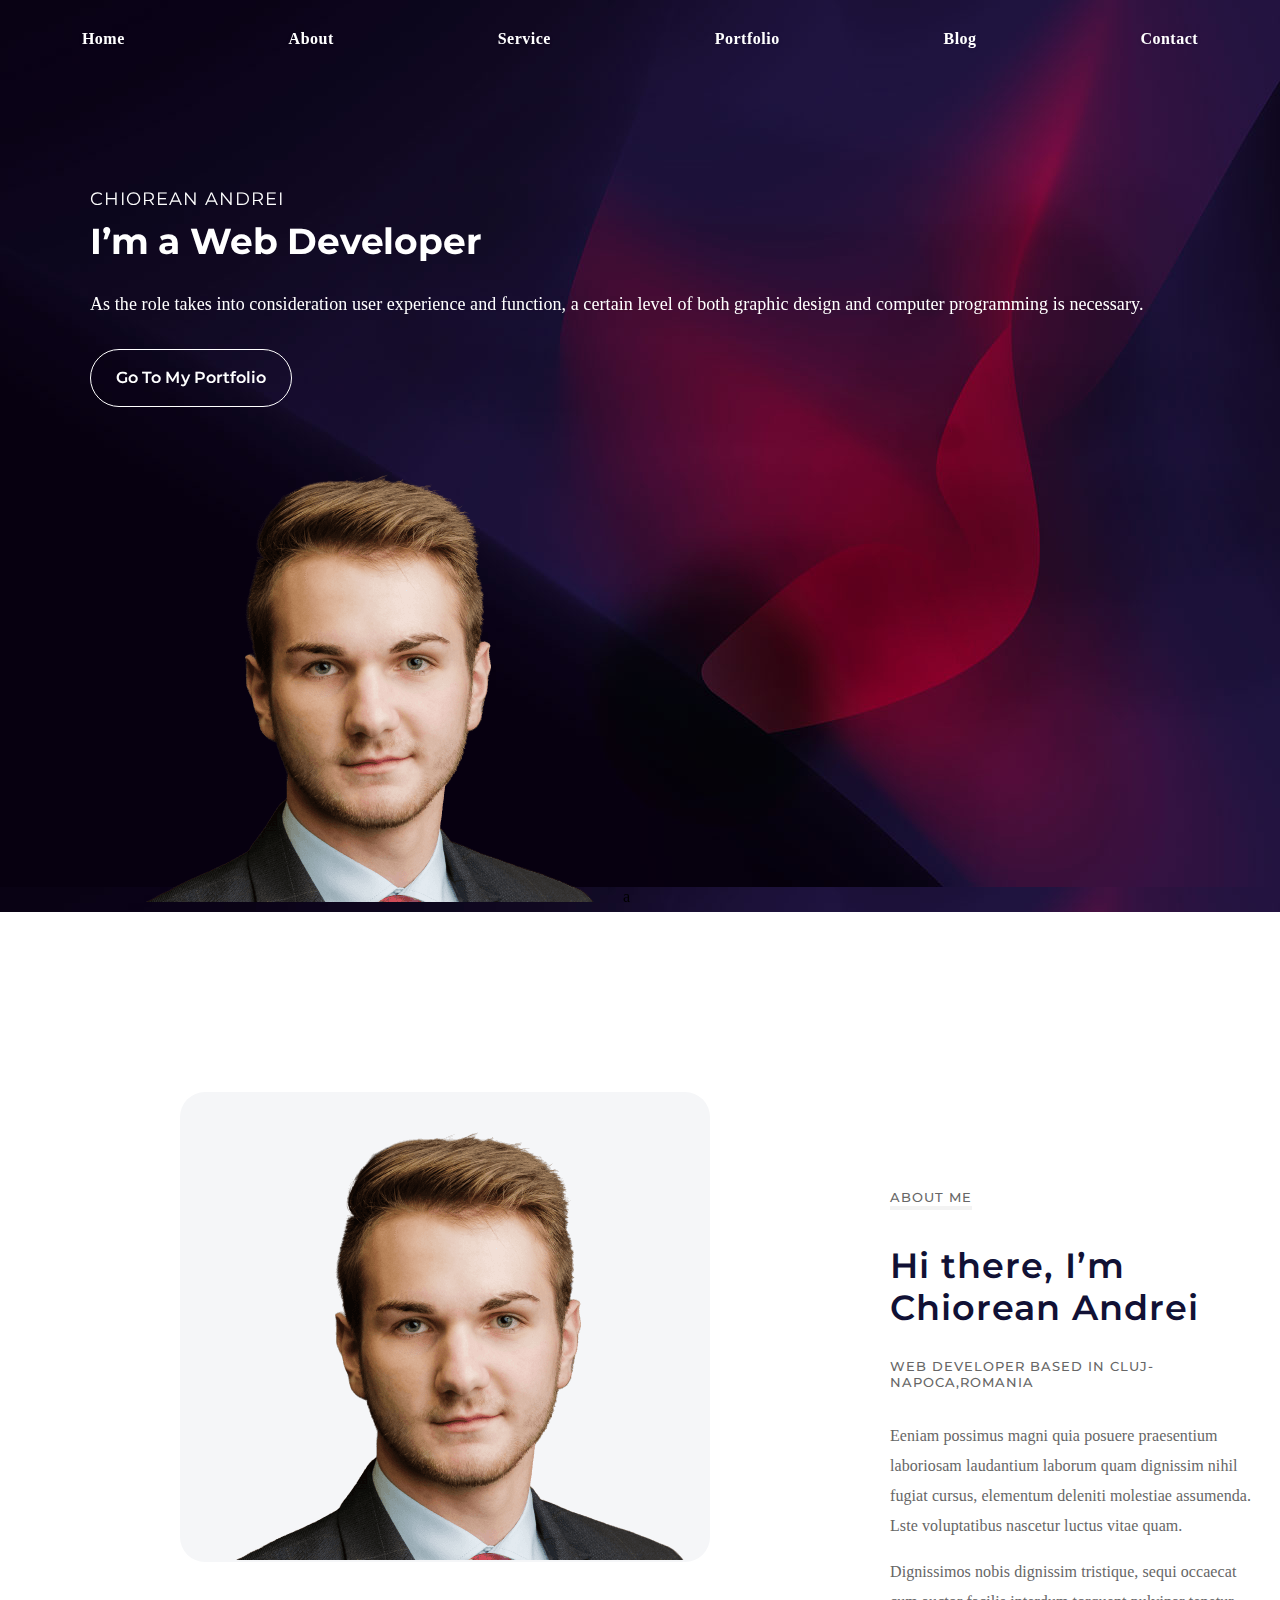
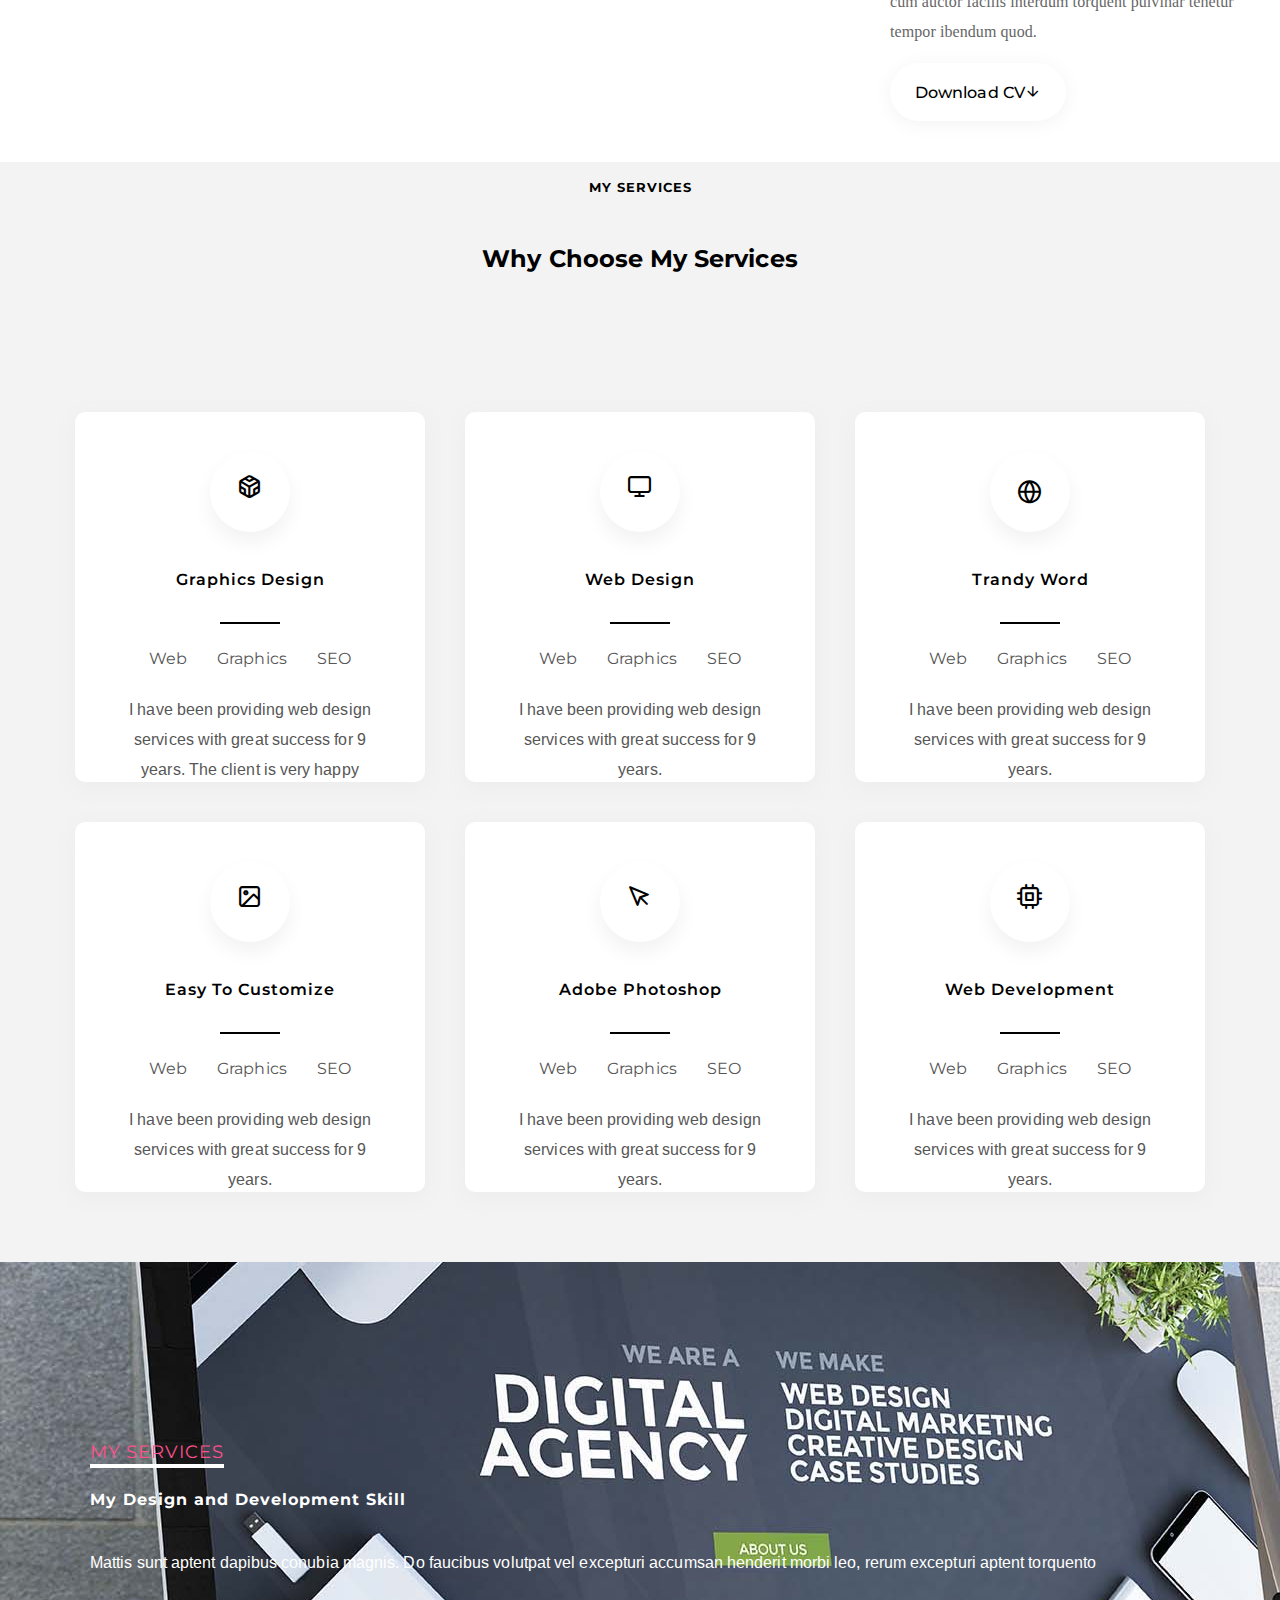
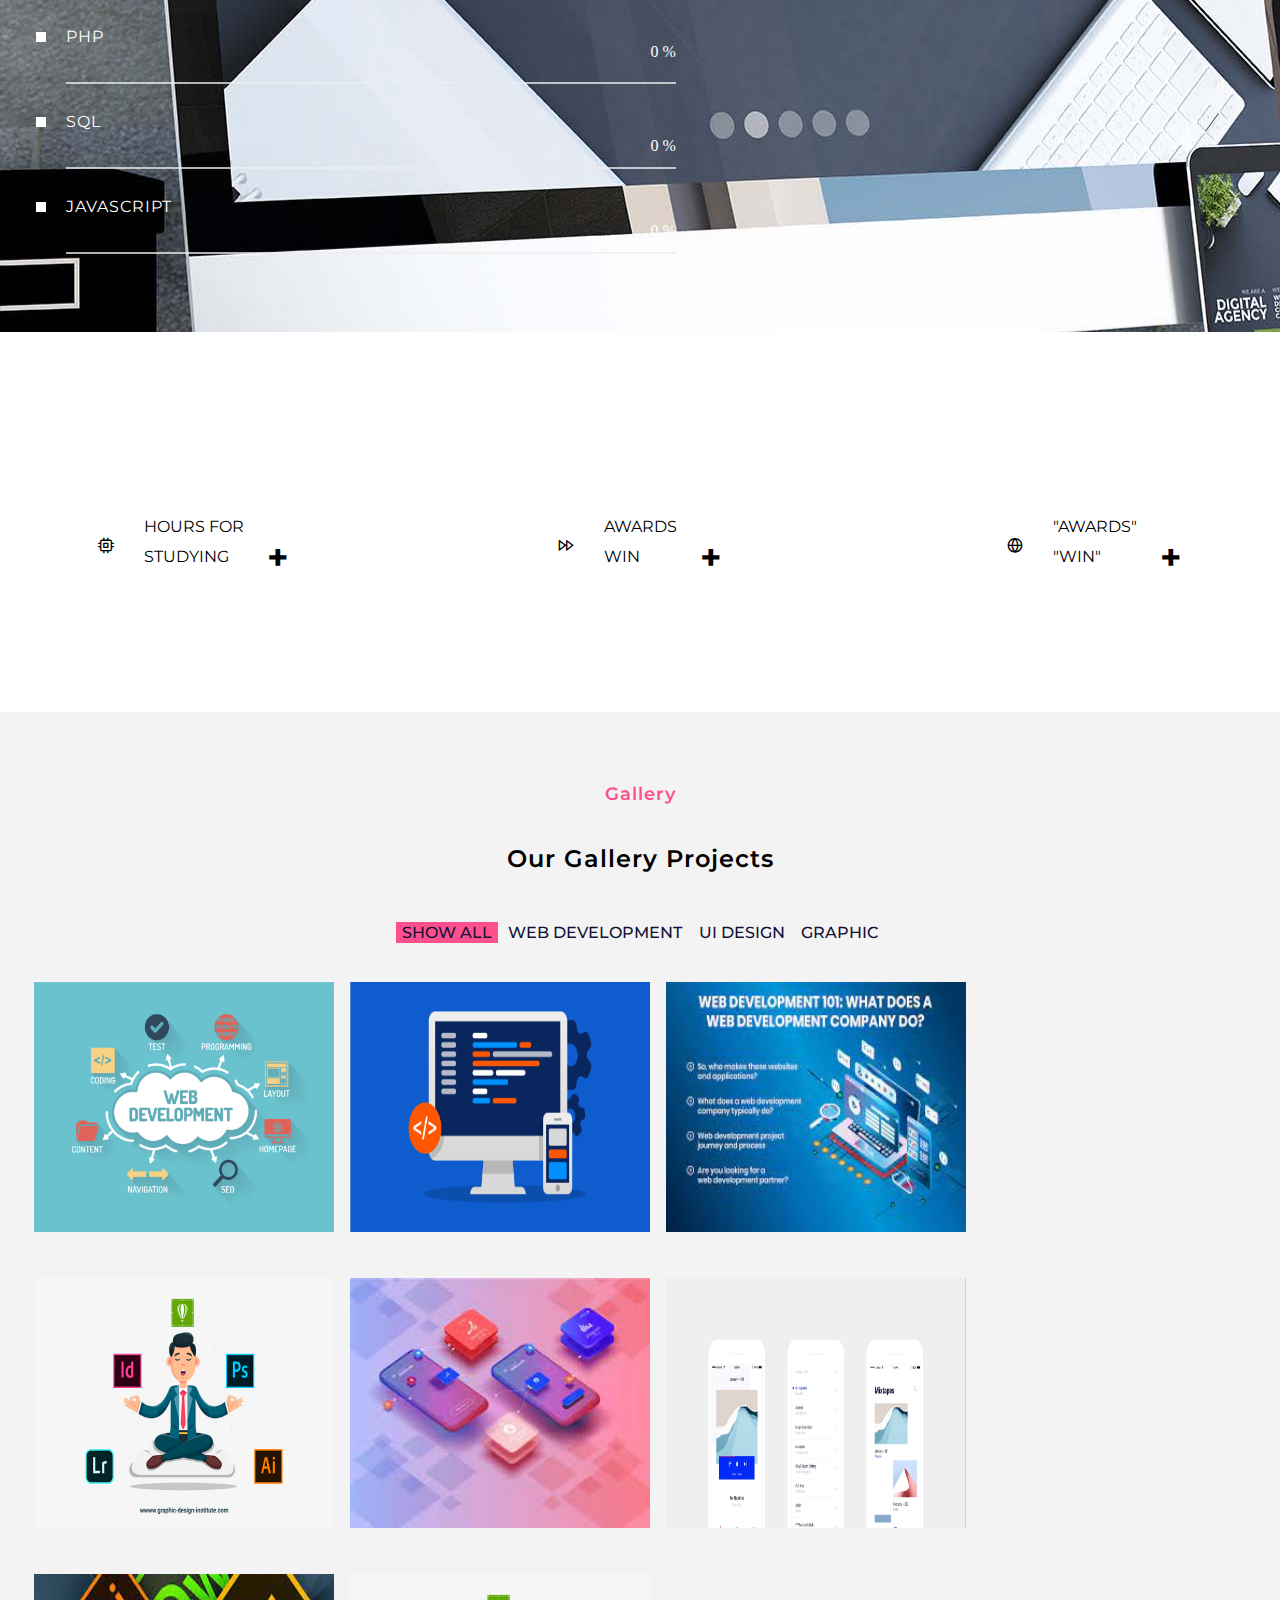
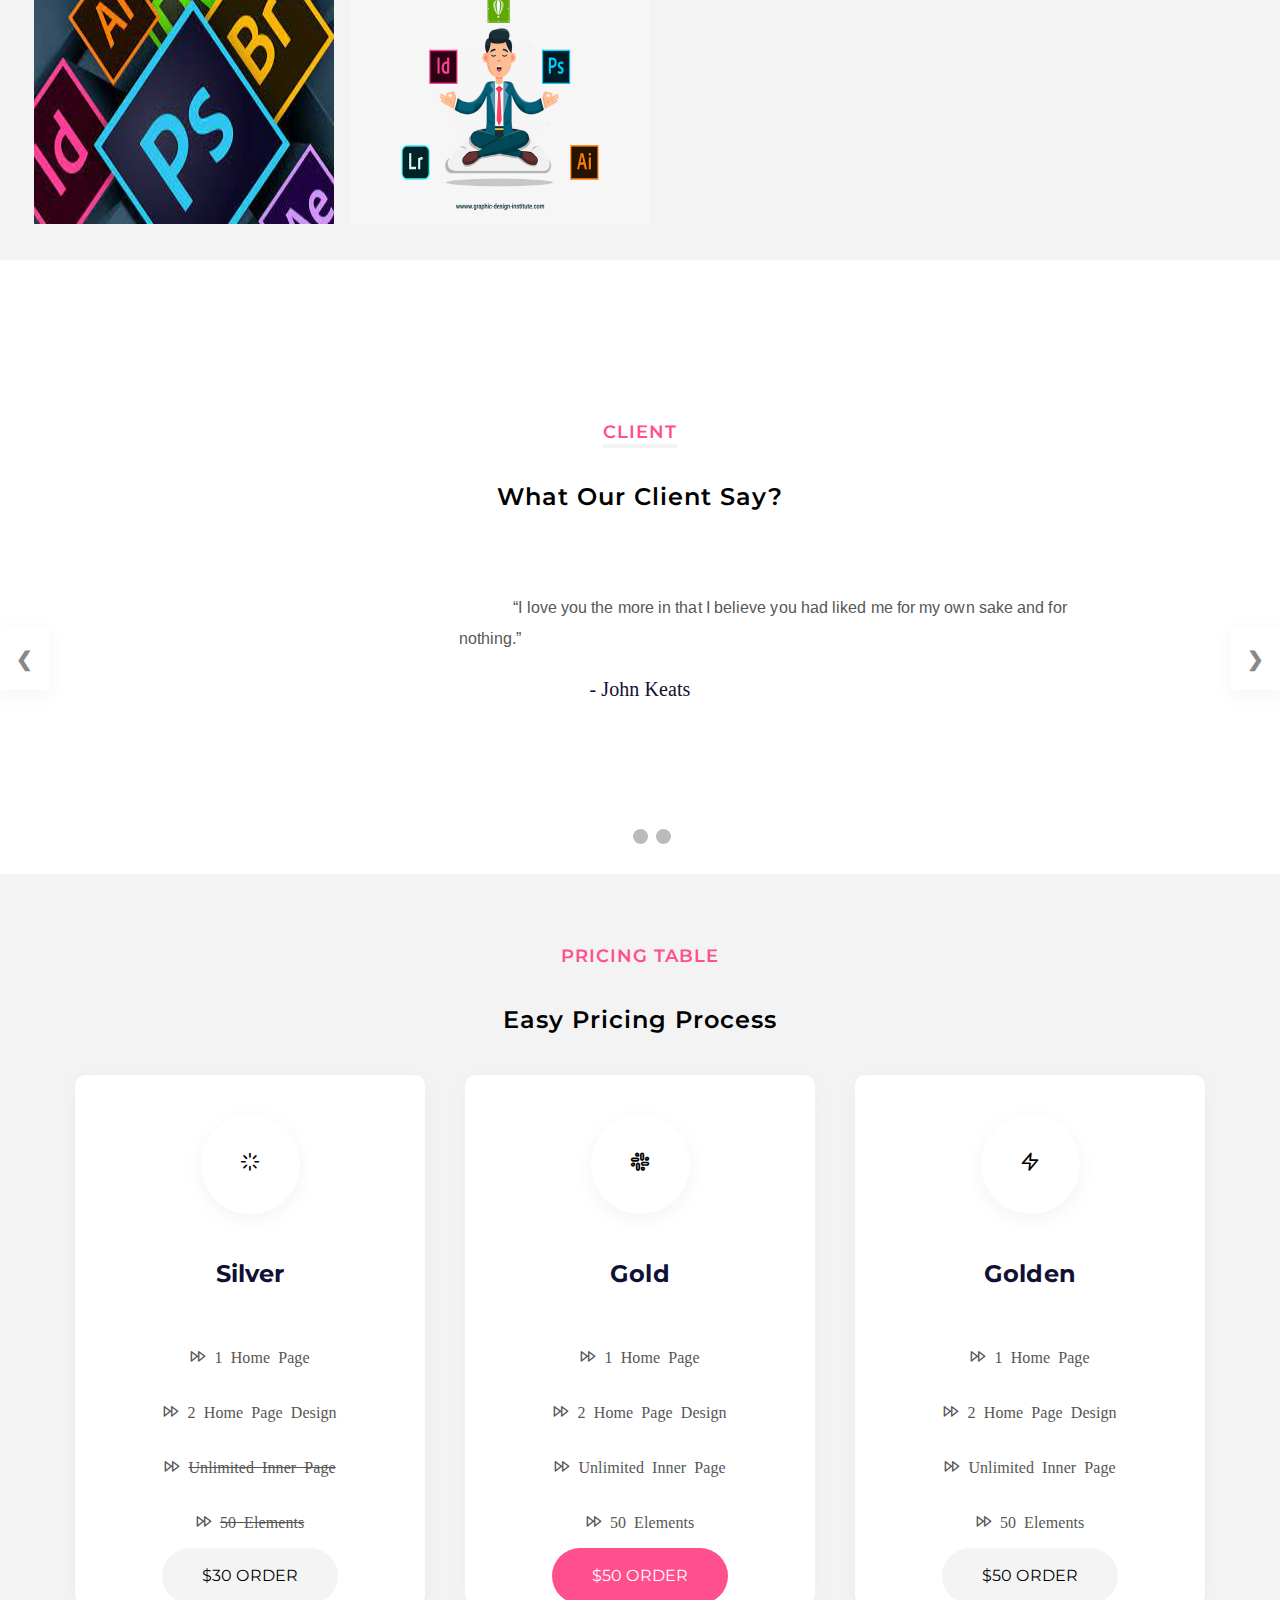
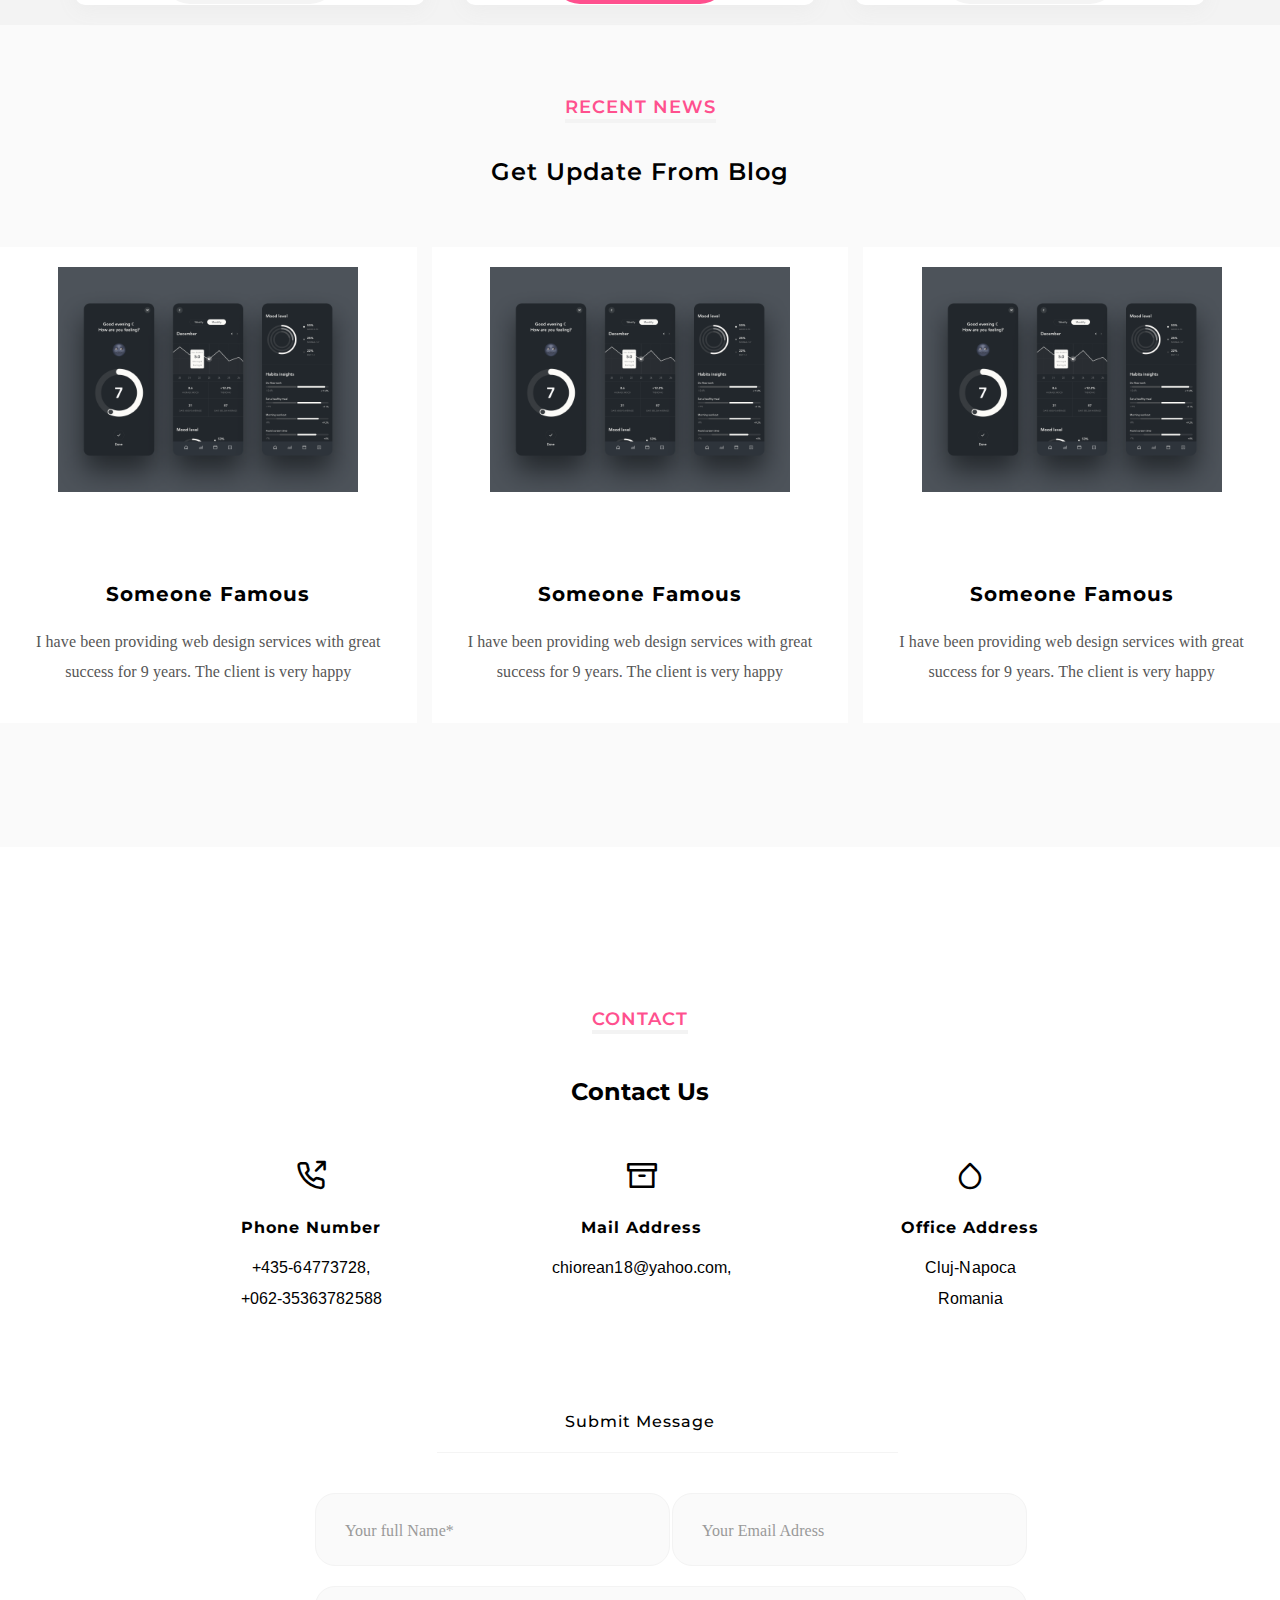
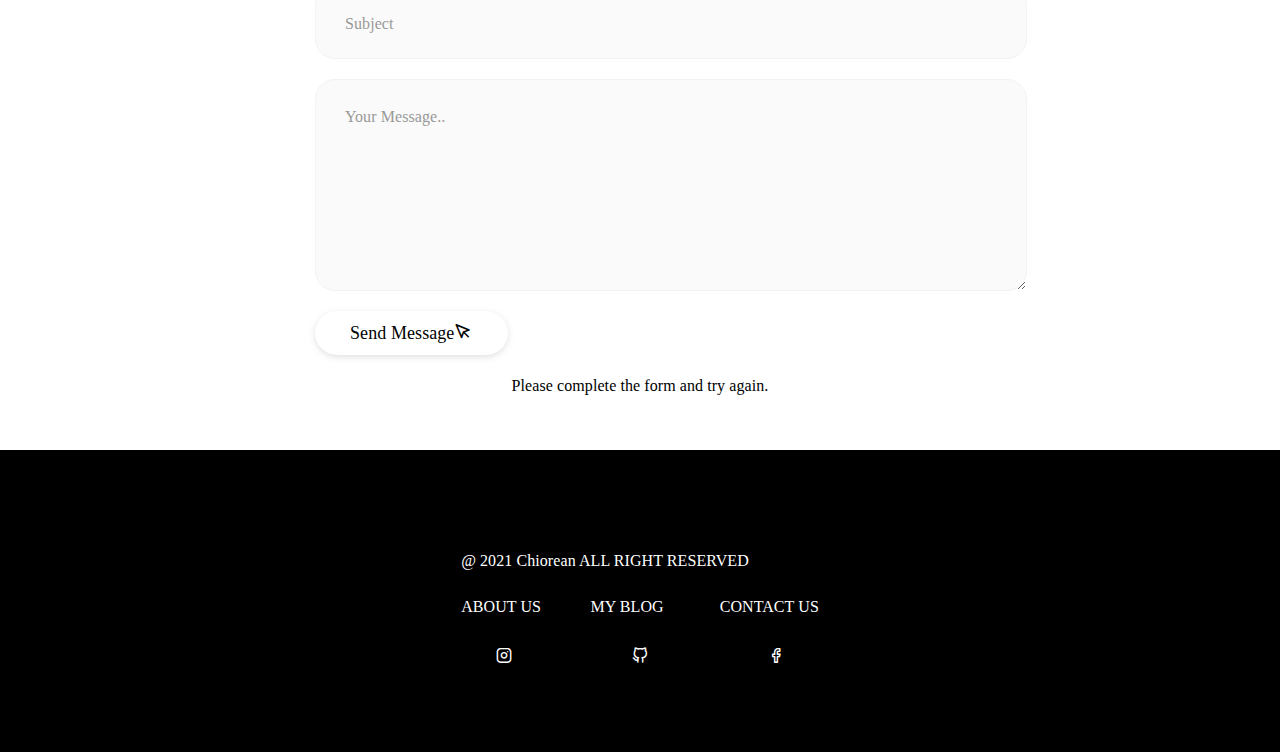
==== commit c2899a7a: "Update index.html" ====
--- a/index.html
+++ b/index.html
@@ -857,8 +857,8 @@
                         </div>
                         <div class="contact-addr-desc">
                             <h4>Office Address</h4>
-                            <span>Dostoevski 26</span> <br>
-                            <span>Cluj-Napoca/Romania</span>
+                            <span>Cluj-Napoca</span> <br>
+                            <span>Romania</span>
                         </div>
                     </div>
                 </div>
--- a/style2.css
+++ b/style2.css
@@ -1161,11 +1161,7 @@
   margin-top: 20px;
 }
 
-@media screen and (max-width: 1050px) {
-  .aboutMeDescription {
-    display: flex;
-  }
-}
+
 
 .mb-5{
   margin-bottom: 5vh;
@@ -1237,4 +1233,33 @@
 
 }
 
-
+@media screen and (max-width: 1070px) {
+
+.about_left{
+  display: none;
+  margin-top:2vh!important;
+}
+
+.aboutMeDescription{
+  margin-top:2vh!important;
+  margin-left:1vh;
+}
+}
+
+
+@media screen and (max-width: 864px) {
+
+  .gridExperience{
+
+    display:block;
+    
+  }
+
+  .gridTemplate{
+    margin-top:1vh;
+  }
+
+  .imagine{
+    display: none;
+  }
+}
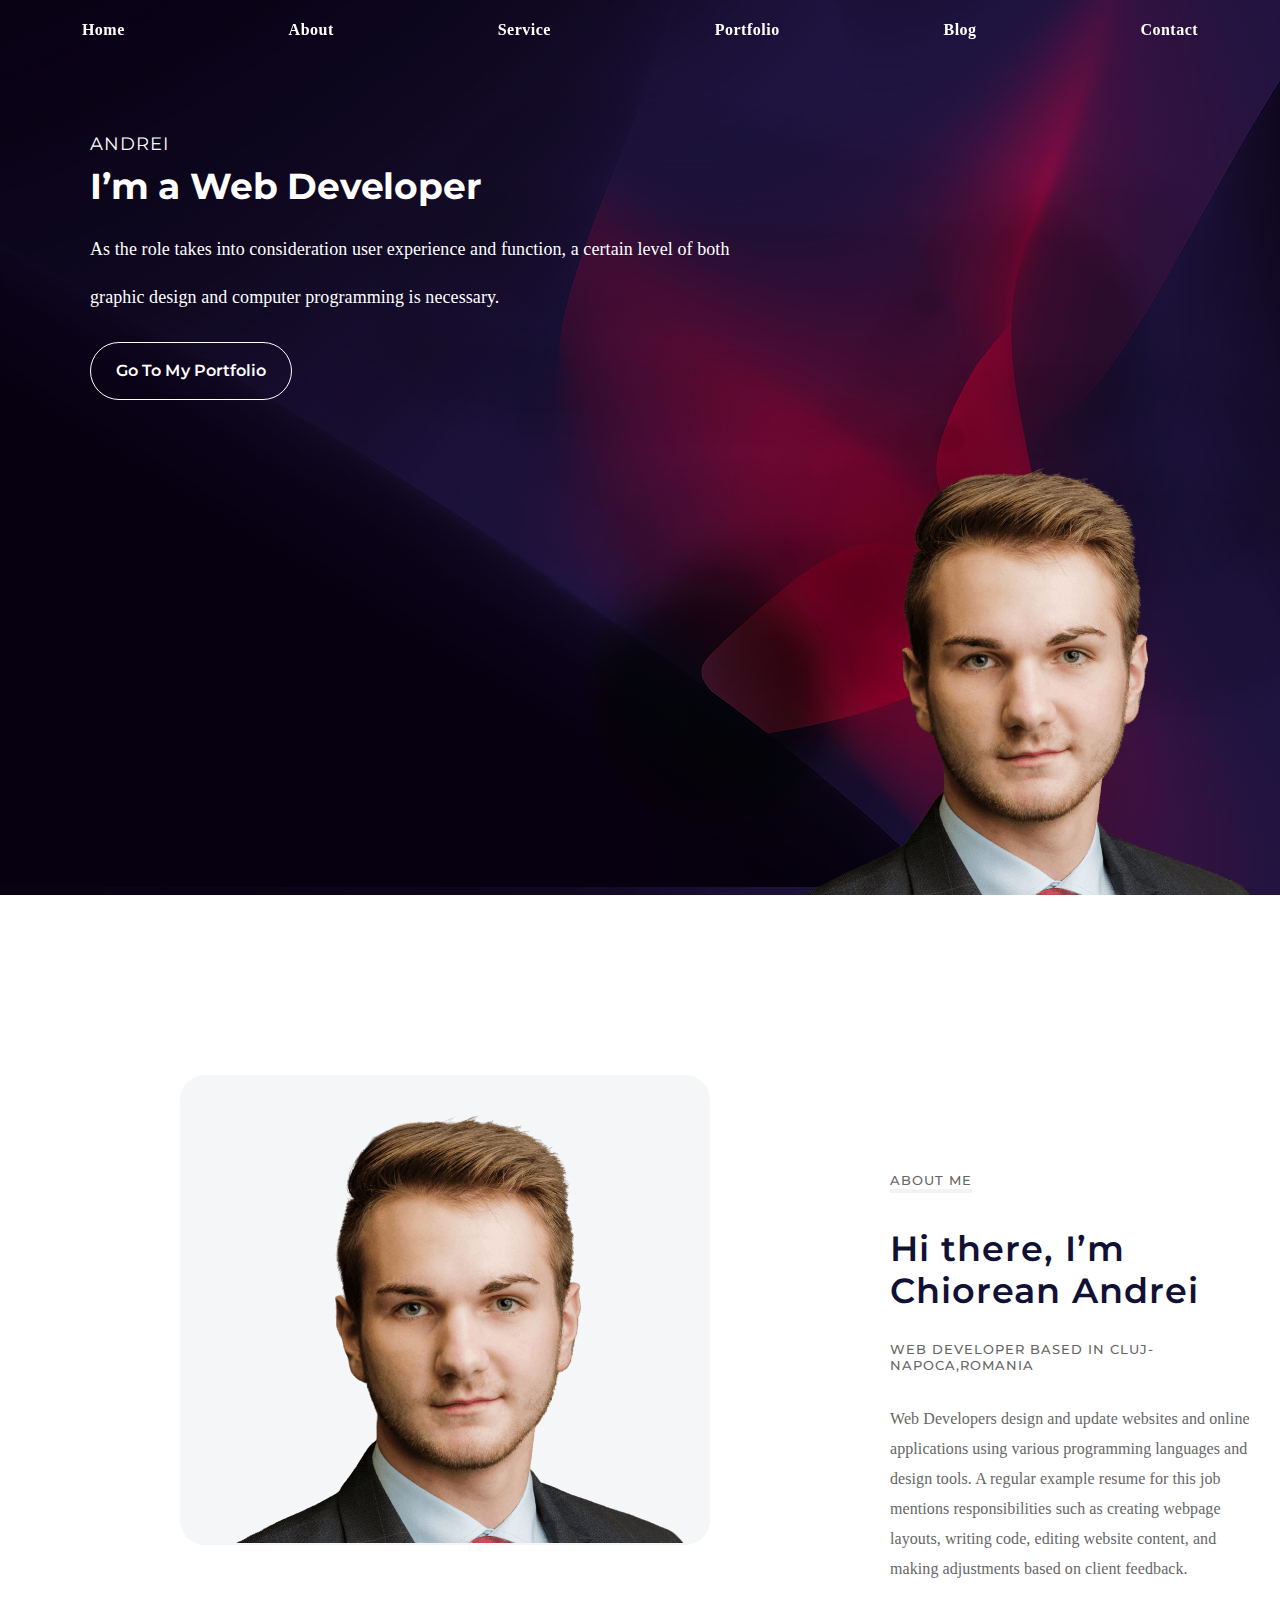
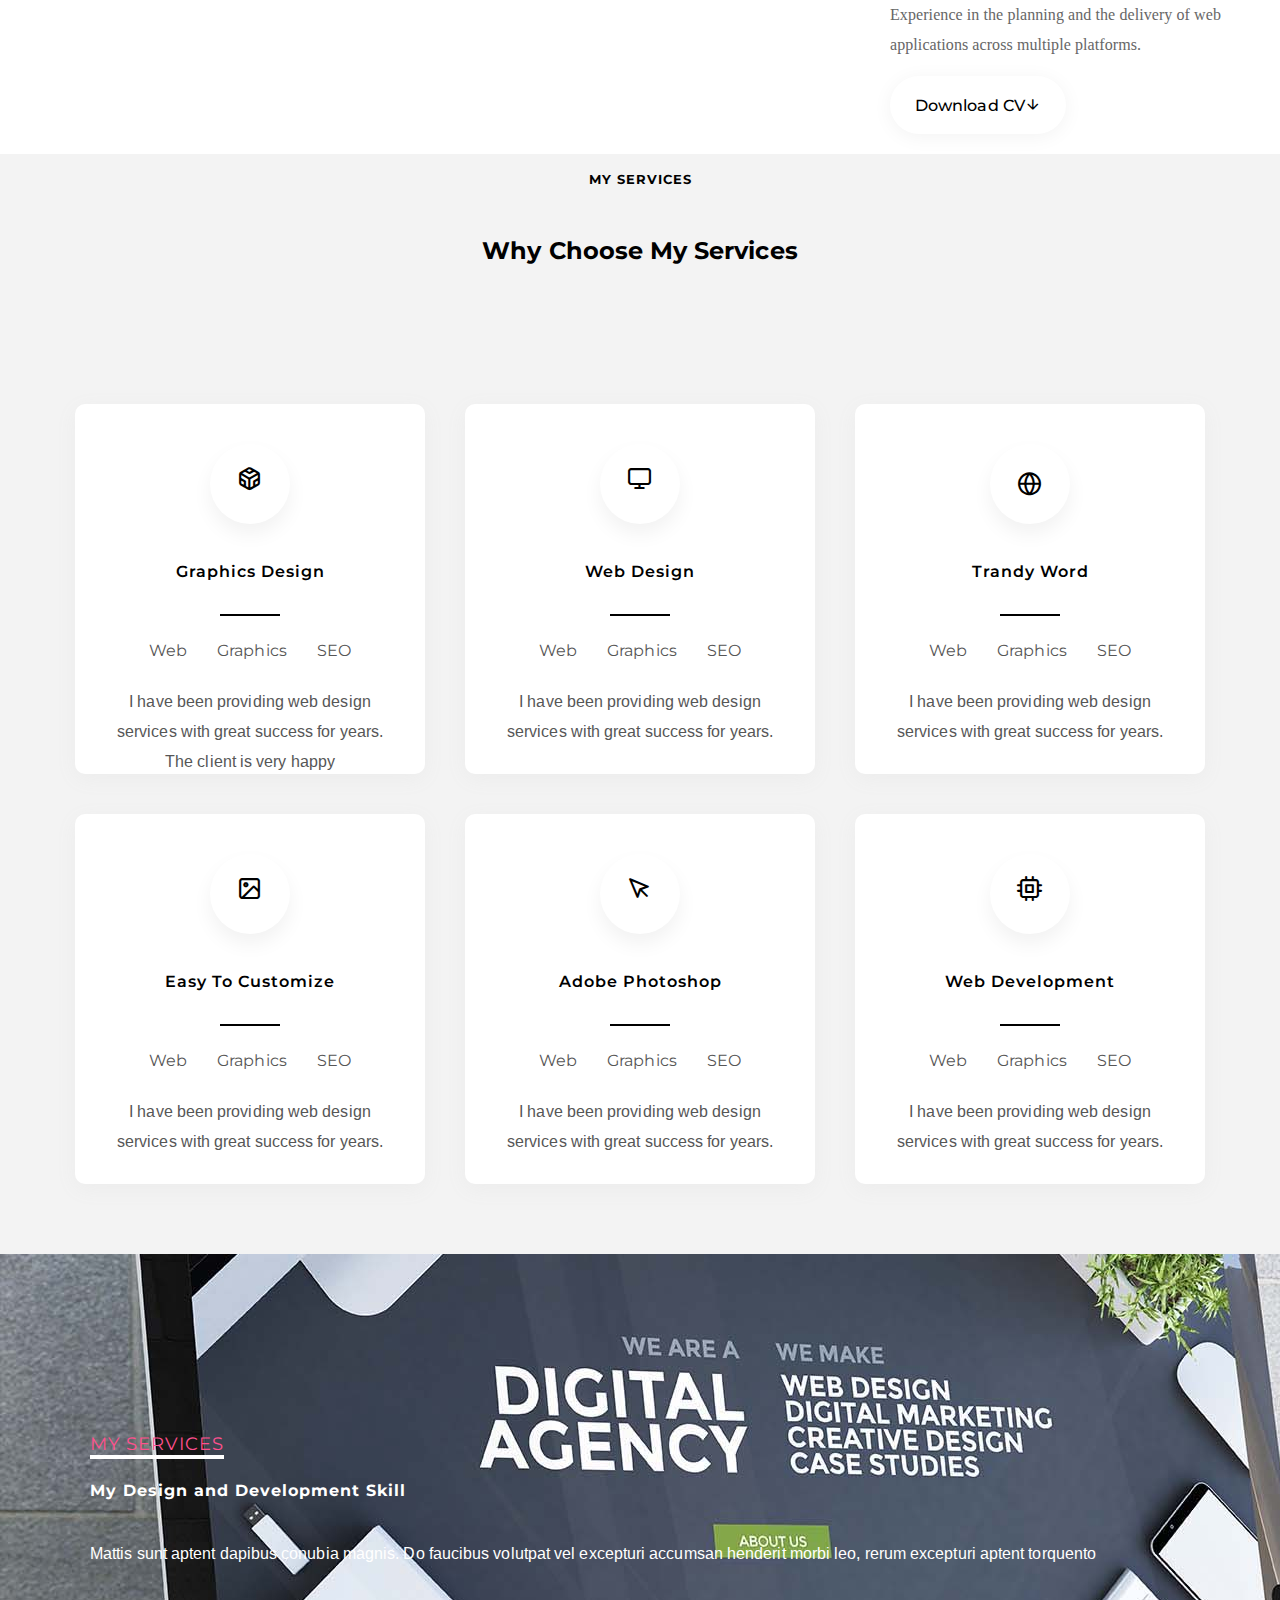
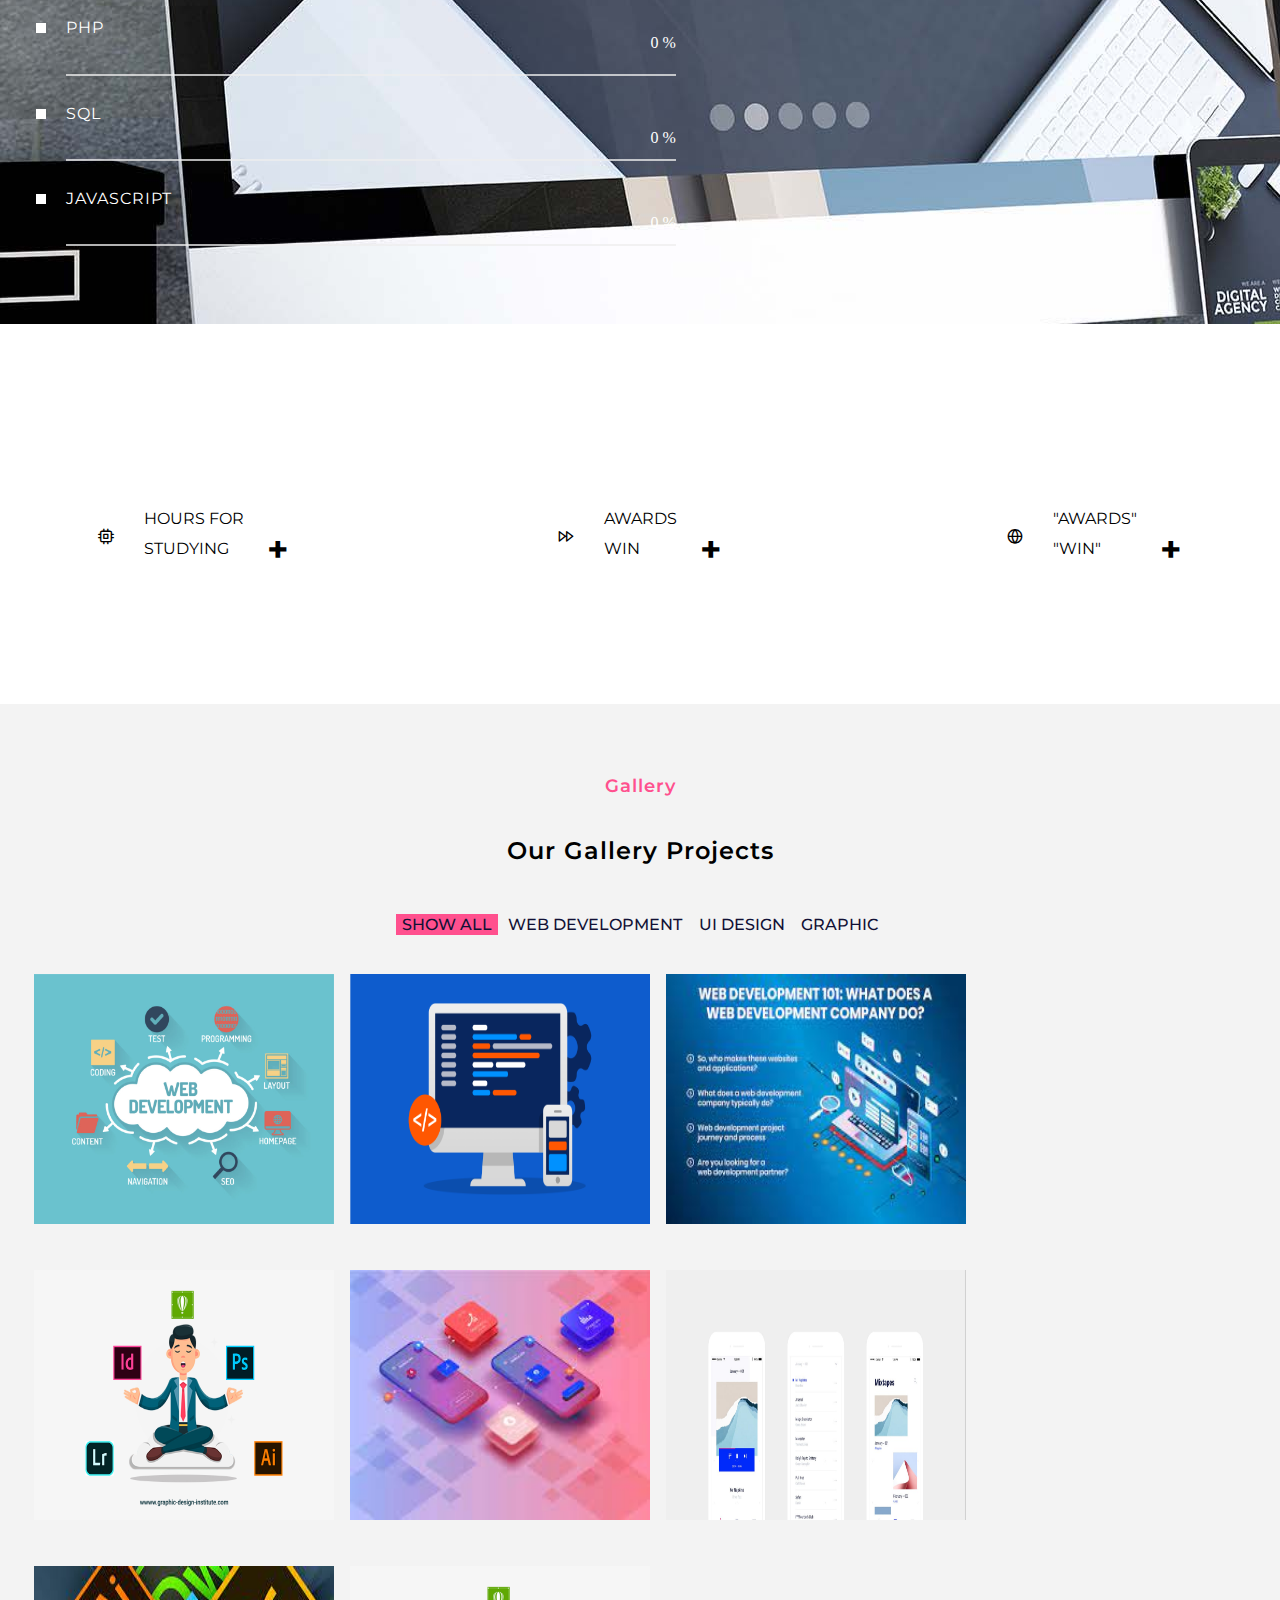
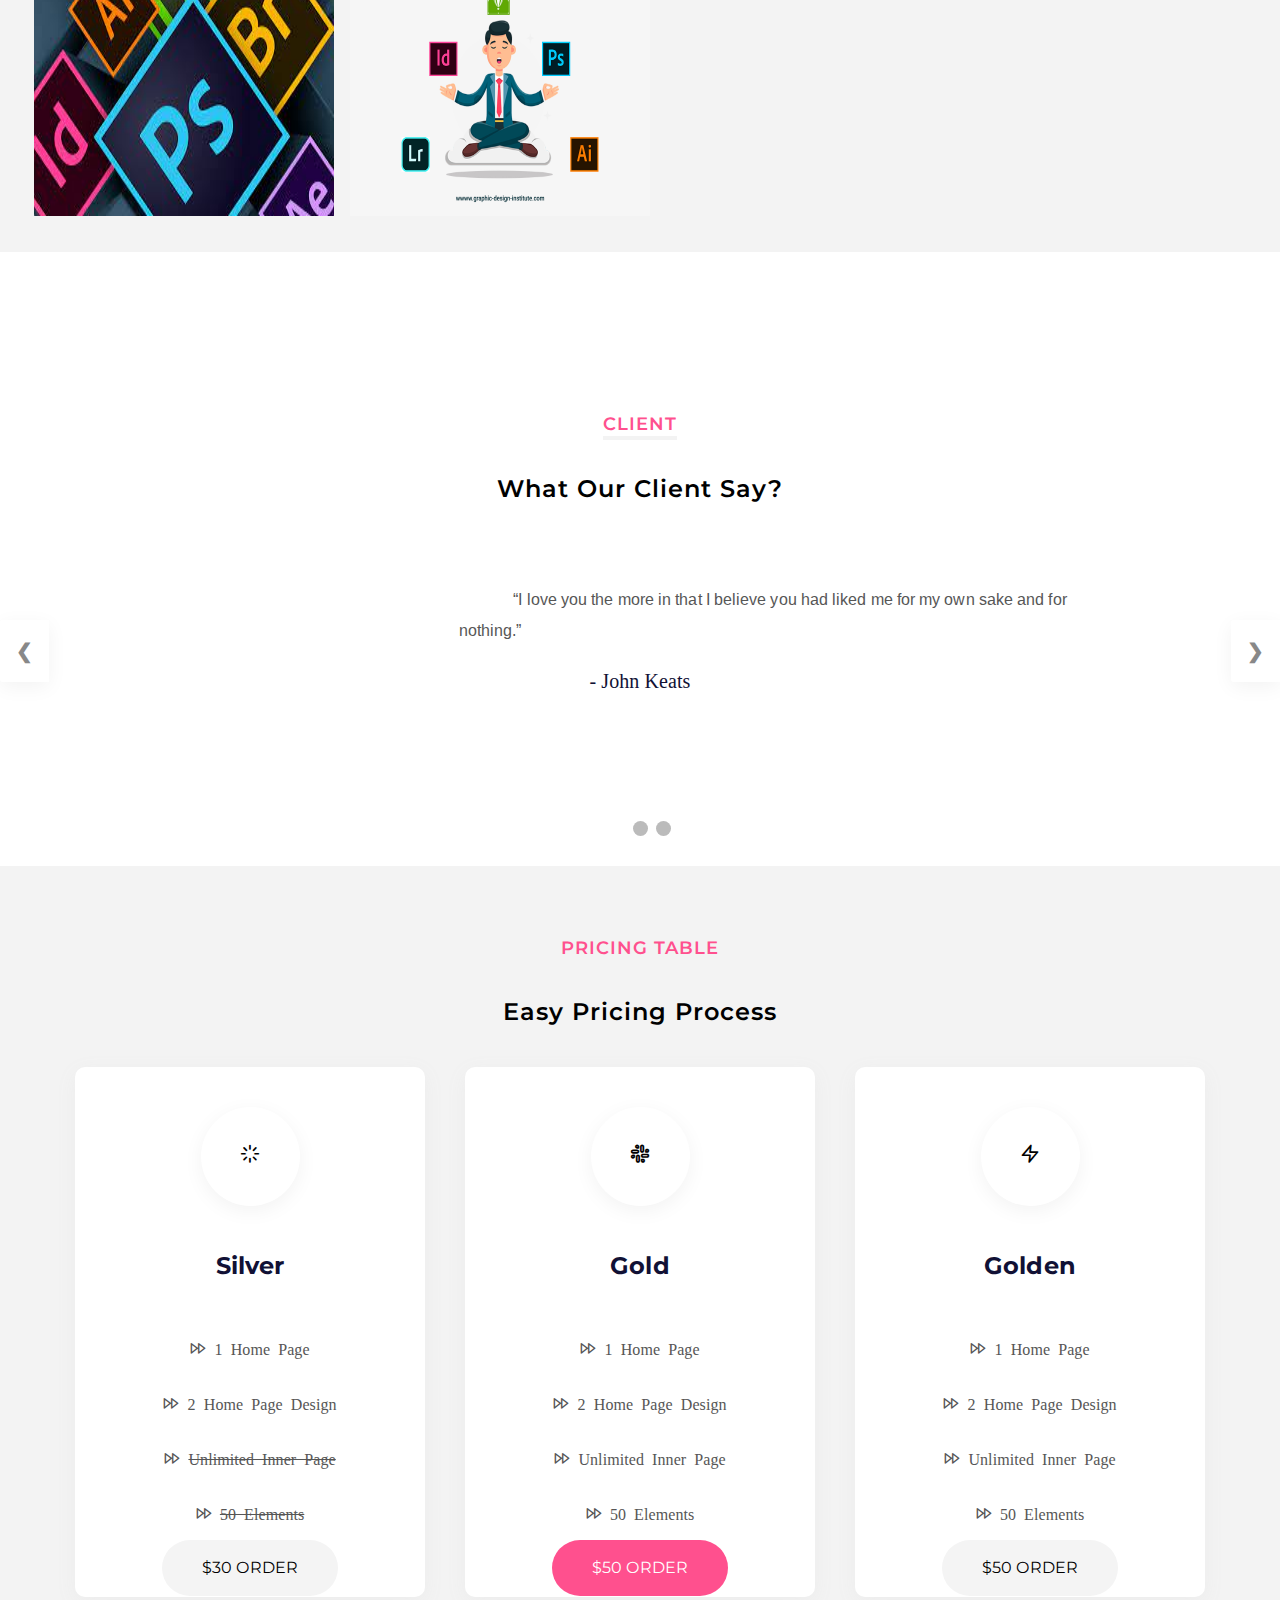
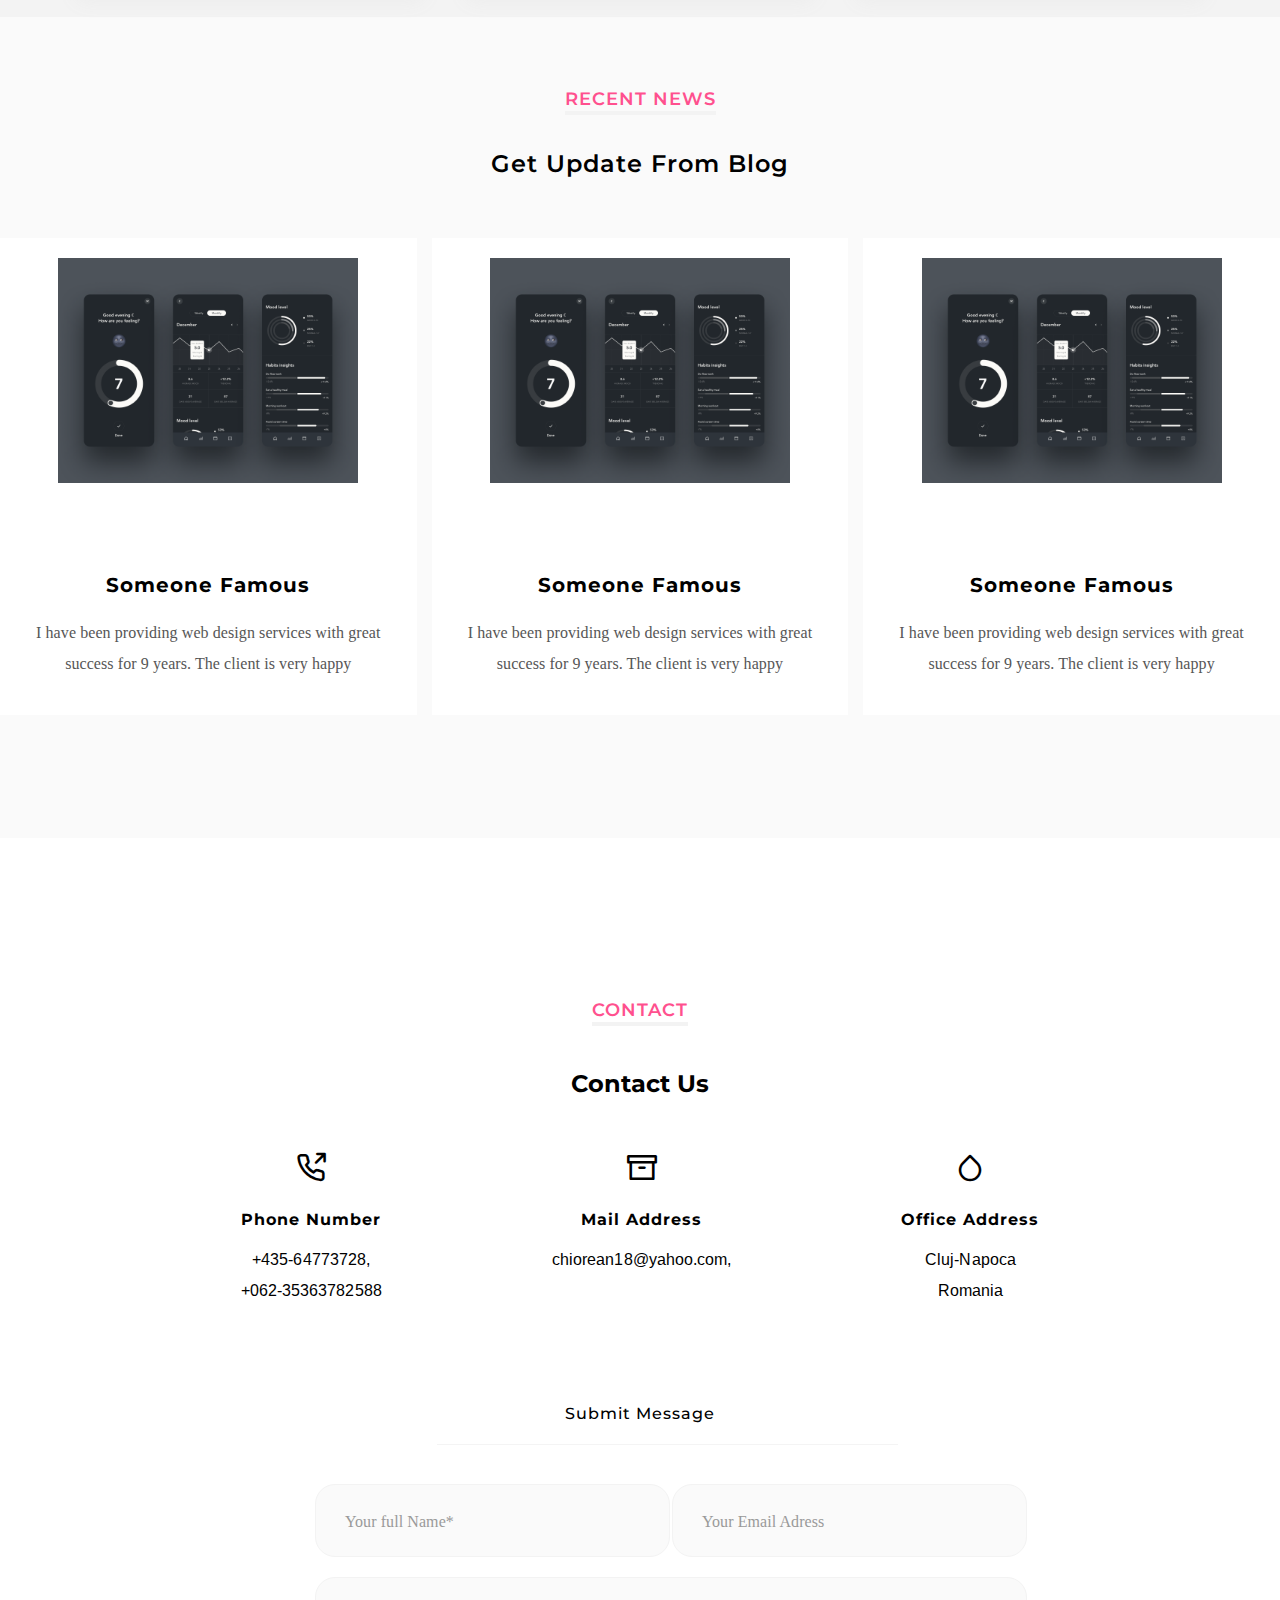
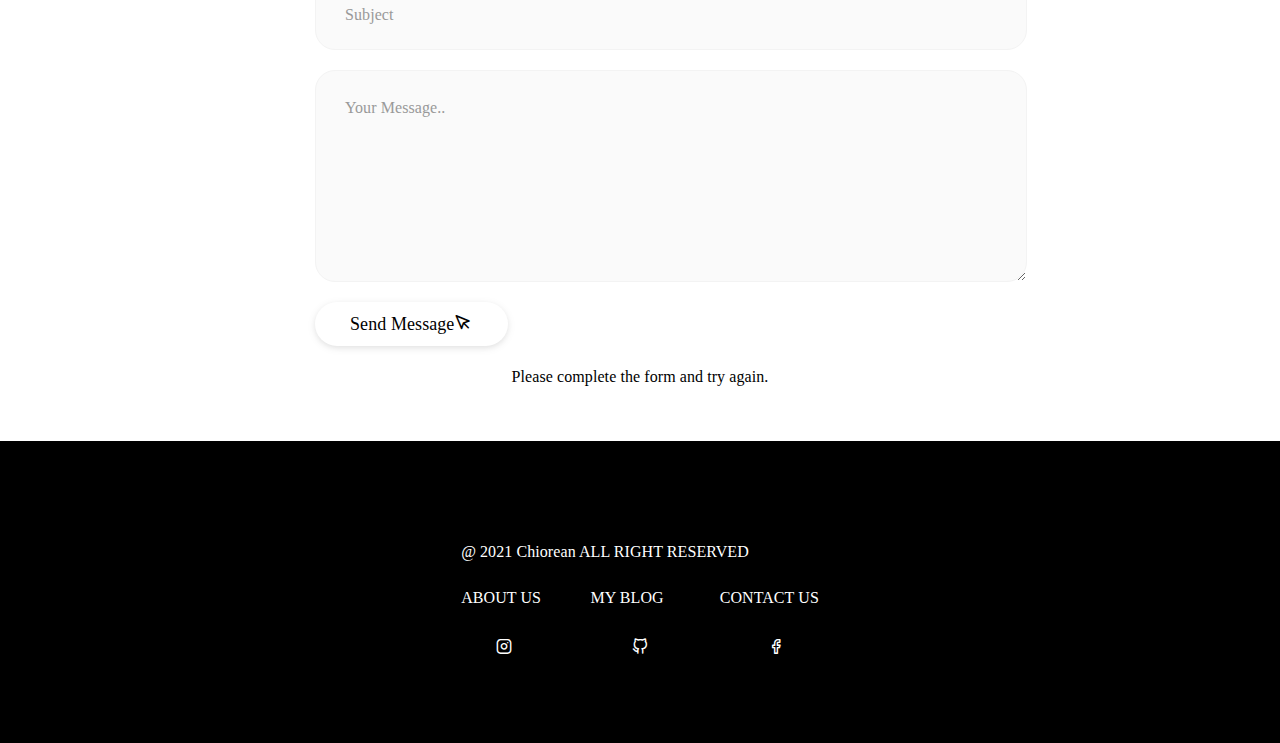
==== commit 2df31777: "Update index.html" ====
--- a/index.html
+++ b/index.html
@@ -60,18 +60,23 @@
         <div id='aboutContainer' class="aboutContainer  ">
 
         <h5 class='about1'>
-            Chiorean Andrei
+             Andrei
         </h5>
         <h2 class='about2'>
         I’m a Web Developer									
         </h2>
-        <p class='paragrafAbout'>As the role takes into consideration user experience and function, 
-        a certain level of both graphic design and computer programming is necessary.</p>
+            <div class='paragrafAbout'>
+                    <p >As the role takes into consideration user experience and function, 
+                         a certain level of both  </p>
+                    <p>graphic design and computer programming is necessary.</p>
+            </div>
 
         
         <a href="" class='buttonCV'> Go to my portfolio</a>
-       
-        <img src="assets/img/perfil2.png" alt="" class="imagine">a 
+       <div class="imgfloat">
+        <img src="assets/img/perfil2.png" alt="" class="imagine">
+        <span class="clear"></span>
+        </div>
        
         </div>
         
@@ -90,11 +95,10 @@
                 <h5 class="aboutTitle">About Me</h2>
                 <h2 class="aboutSubtitle">Hi there, I’m Chiorean Andrei</h2>
                 <h5 class="aboutLocalizare">WEB DEVELOPER BASED IN CLUJ-NAPOCA,ROMANIA</h5>
-                <p class='paragrafDescriere1'>Eeniam possimus magni quia posuere praesentium laboriosam laudantium laborum quam dignissim nihil fugiat cursus, elementum deleniti molestiae assumenda.
-                     Lste voluptatibus nascetur luctus vitae quam.</p>
-
-                <p class='paragrafDescriere2'>Dignissimos nobis dignissim tristique, 
-                    sequi occaecat cum auctor facilis interdum torquent pulvinar tenetur tempor ibendum quod.</p>
+                <p class='paragrafDescriere1'>Web Developers design and update websites and online applications using various programming languages and design tools. A regular example resume for this job mentions responsibilities 
+                    such as creating webpage layouts, writing code, editing website content, and making adjustments based on client feedback.</p>
+
+                <p class='paragrafDescriere2'>Experience in the planning and the delivery of web applications across multiple platforms.</p>
                 <a href="" class='butonDescriere'>Download CV<span class="icon-arrow-down"></span> </a>
                 <div class="fs1">
         
@@ -127,7 +131,7 @@
                             <a href="#">SEO</a>
                         </li>
                     </ul>
-                <p class="serviceParagraph">I have been providing web design services with great success for 9 years. The client is very happy</p>
+                <p class="serviceParagraph">I have been providing web design services with great success for  years. The client is very happy</p>
             </div>
             <div class="card">
                 <div class="serviceIcon">
@@ -148,7 +152,7 @@
                         <a href="#">SEO</a>
                     </li>
                 </ul>
-            <p class="serviceParagraph">I have been providing web design services with great success for 9 years.
+            <p class="serviceParagraph">I have been providing web design services with great success for  years.
                
             </div>
             <div class="card">
@@ -170,7 +174,7 @@
                         <a href="#">SEO</a>
                     </li>
                 </ul>
-            <p class="serviceParagraph">I have been providing web design services with great success for 9 years.
+            <p class="serviceParagraph">I have been providing web design services with great success for  years.
                 
             </div>
             <div class="card">
@@ -192,7 +196,7 @@
                         <a href="#">SEO</a>
                     </li>
                 </ul>
-            <p class="serviceParagraph">I have been providing web design services with great success for 9 years.
+            <p class="serviceParagraph">I have been providing web design services with great success for  years.
                
             </div>
             <div class="card">
@@ -214,7 +218,7 @@
                         <a href="#">SEO</a>
                     </li>
                 </ul>
-            <p class="serviceParagraph">I have been providing web design services with great success for 9 years.
+            <p class="serviceParagraph">I have been providing web design services with great success for  years.
                 
             </div>
             <div class="card">
@@ -236,7 +240,7 @@
                         <a href="#">SEO</a>
                     </li>
                 </ul>
-            <p class="serviceParagraph">I have been providing web design services with great success for 9 years.
+            <p class="serviceParagraph">I have been providing web design services with great success for  years.
                 
                 
             </div>
--- a/style2.css
+++ b/style2.css
@@ -53,7 +53,9 @@
             z-index:1 ;
             margin: 0px auto;
             flex-wrap: wrap;
-            top: 1.5em;
+      
+            padding-top: 1.5rem;
+            padding-bottom: 0px;
             
         }
 
@@ -70,6 +72,7 @@
       .navbar-expand-lg {
         flex-wrap: nowrap;
         justify-content: flex-start;
+        
     }
         
         nav .menu-item {
@@ -81,7 +84,7 @@
             box-sizing: border-box;
             justify-content: center;
             letter-spacing: 0.5px;
-            min-height: 7.5em;
+            min-height: 5rem;
         }
         
         nav .menu-text, nav .menu-text a {
@@ -98,6 +101,8 @@
         }
 
 
+
+
         .container1{
 
             background-image: url("assets/img/background.jpg");   
@@ -108,6 +113,9 @@
         }
          
 
+        .imgfloat{
+          overflow: hidden
+        }
         .aboutContainer{
             margin-left: 10vh;
             padding-top: 7rem;
@@ -165,6 +173,8 @@
 
         .imagine{
             height: auto;
+            float:right;
+            margin-left: 10px;
         }
 
         .aboutMe {  
@@ -1243,6 +1253,7 @@
 .aboutMeDescription{
   margin-top:2vh!important;
   margin-left:1vh;
+  text-align: center;
 }
 }
 
@@ -1262,4 +1273,12 @@
   .imagine{
     display: none;
   }
-}
+
+  .buttonCV{
+    margin-right:0px;
+  }
+}
+
+.clear{
+  clear: left; display: block;
+}
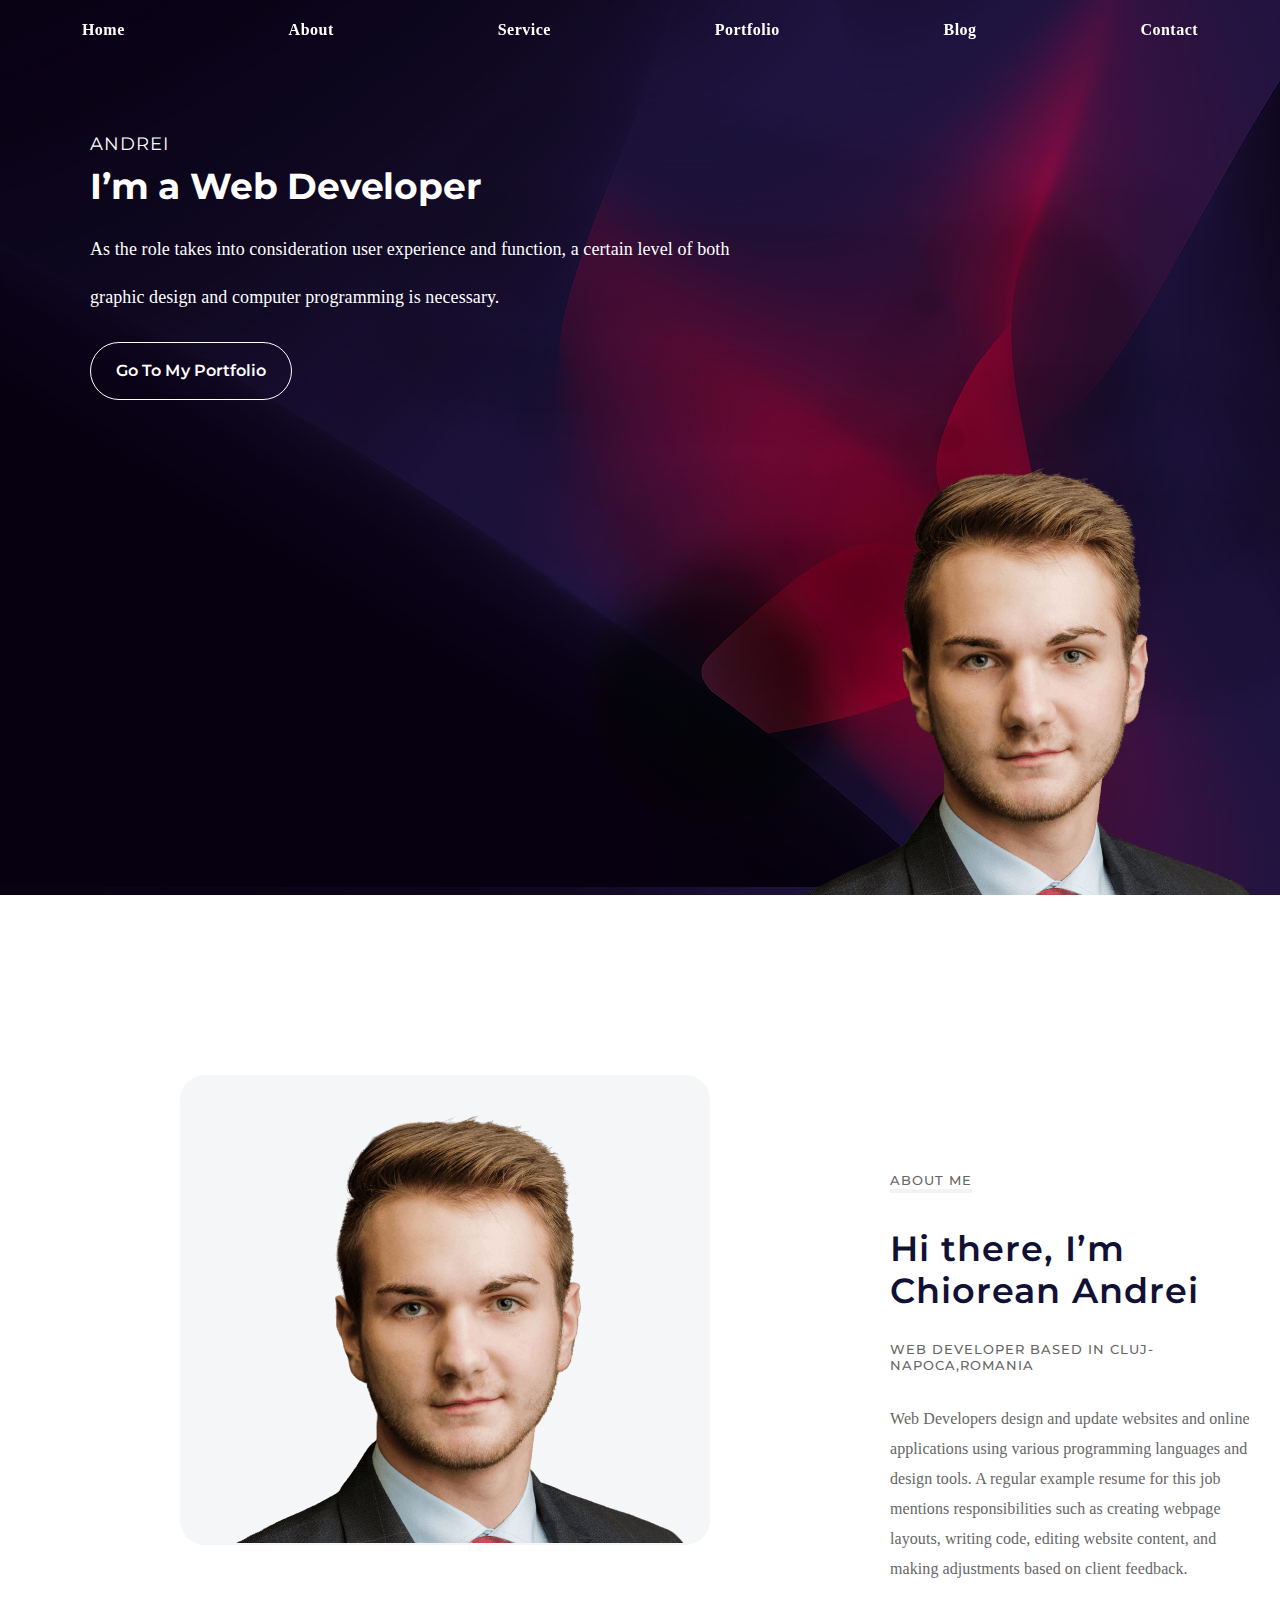
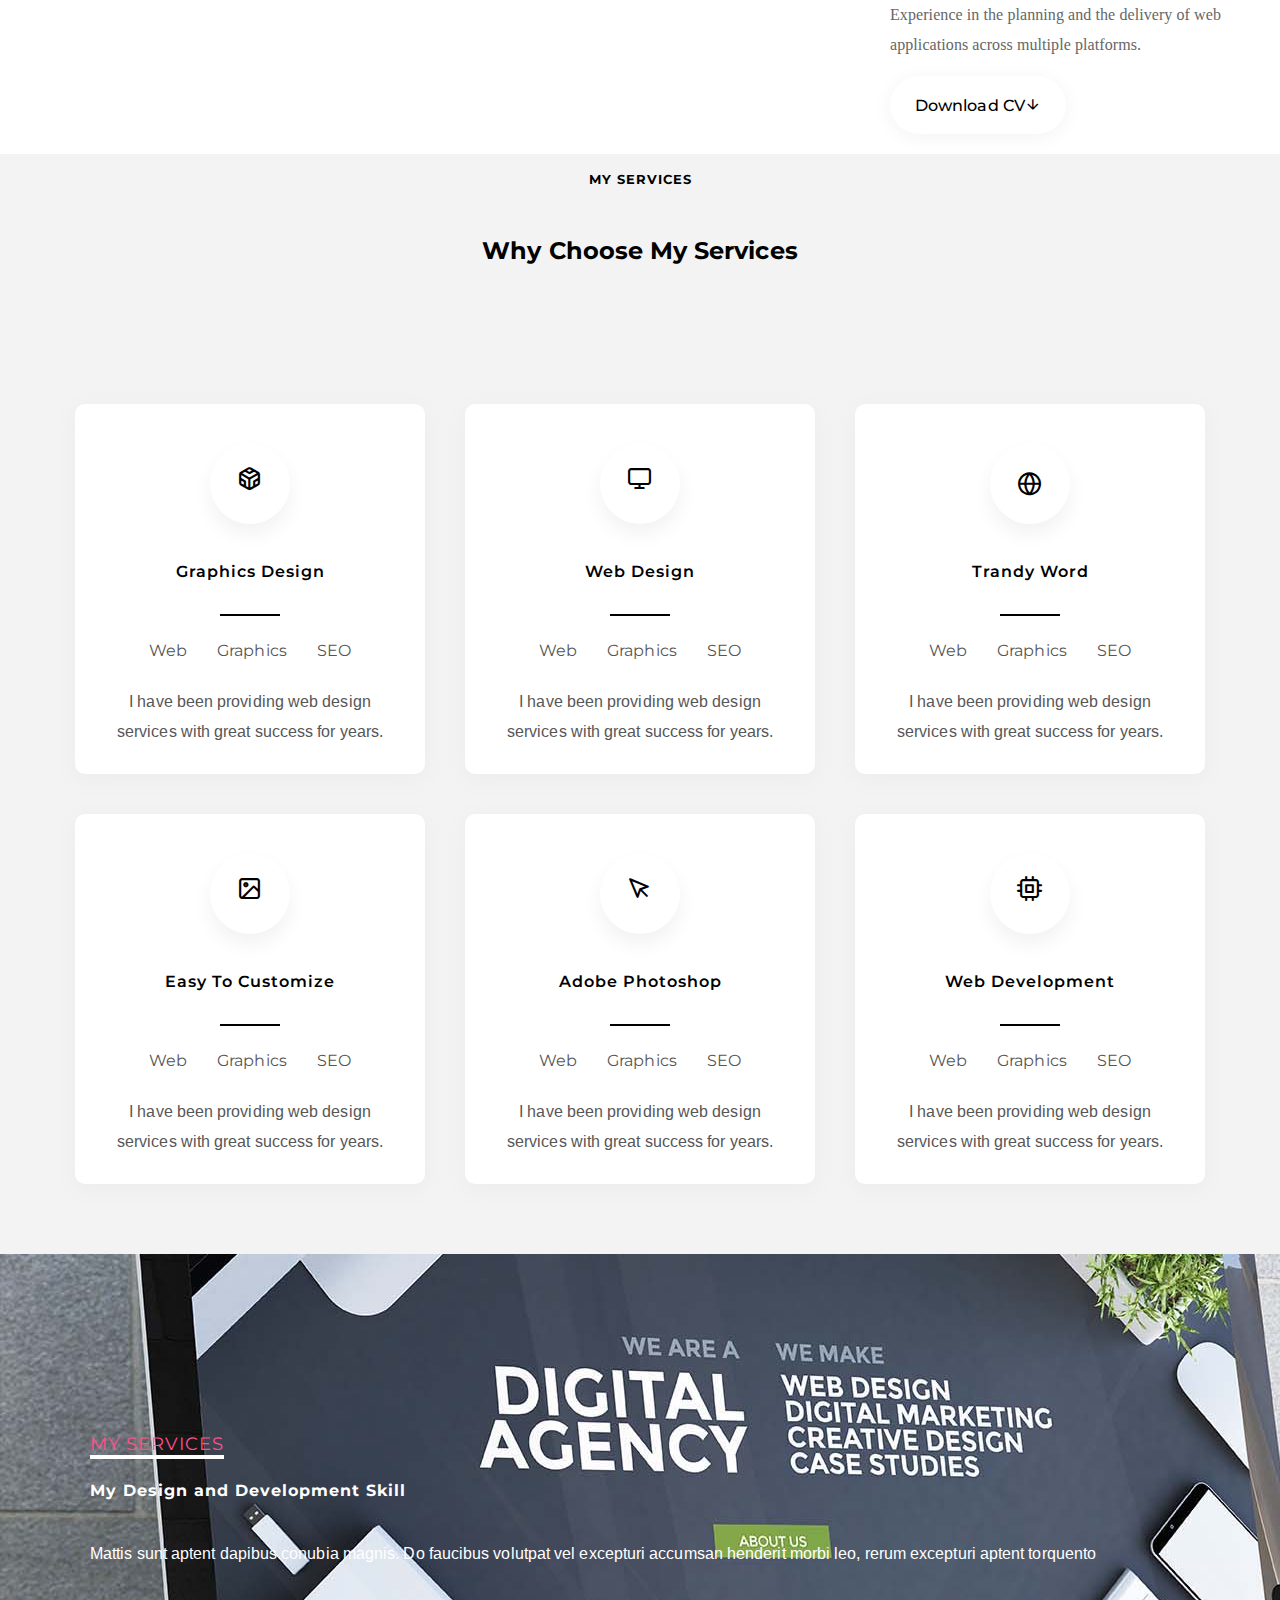
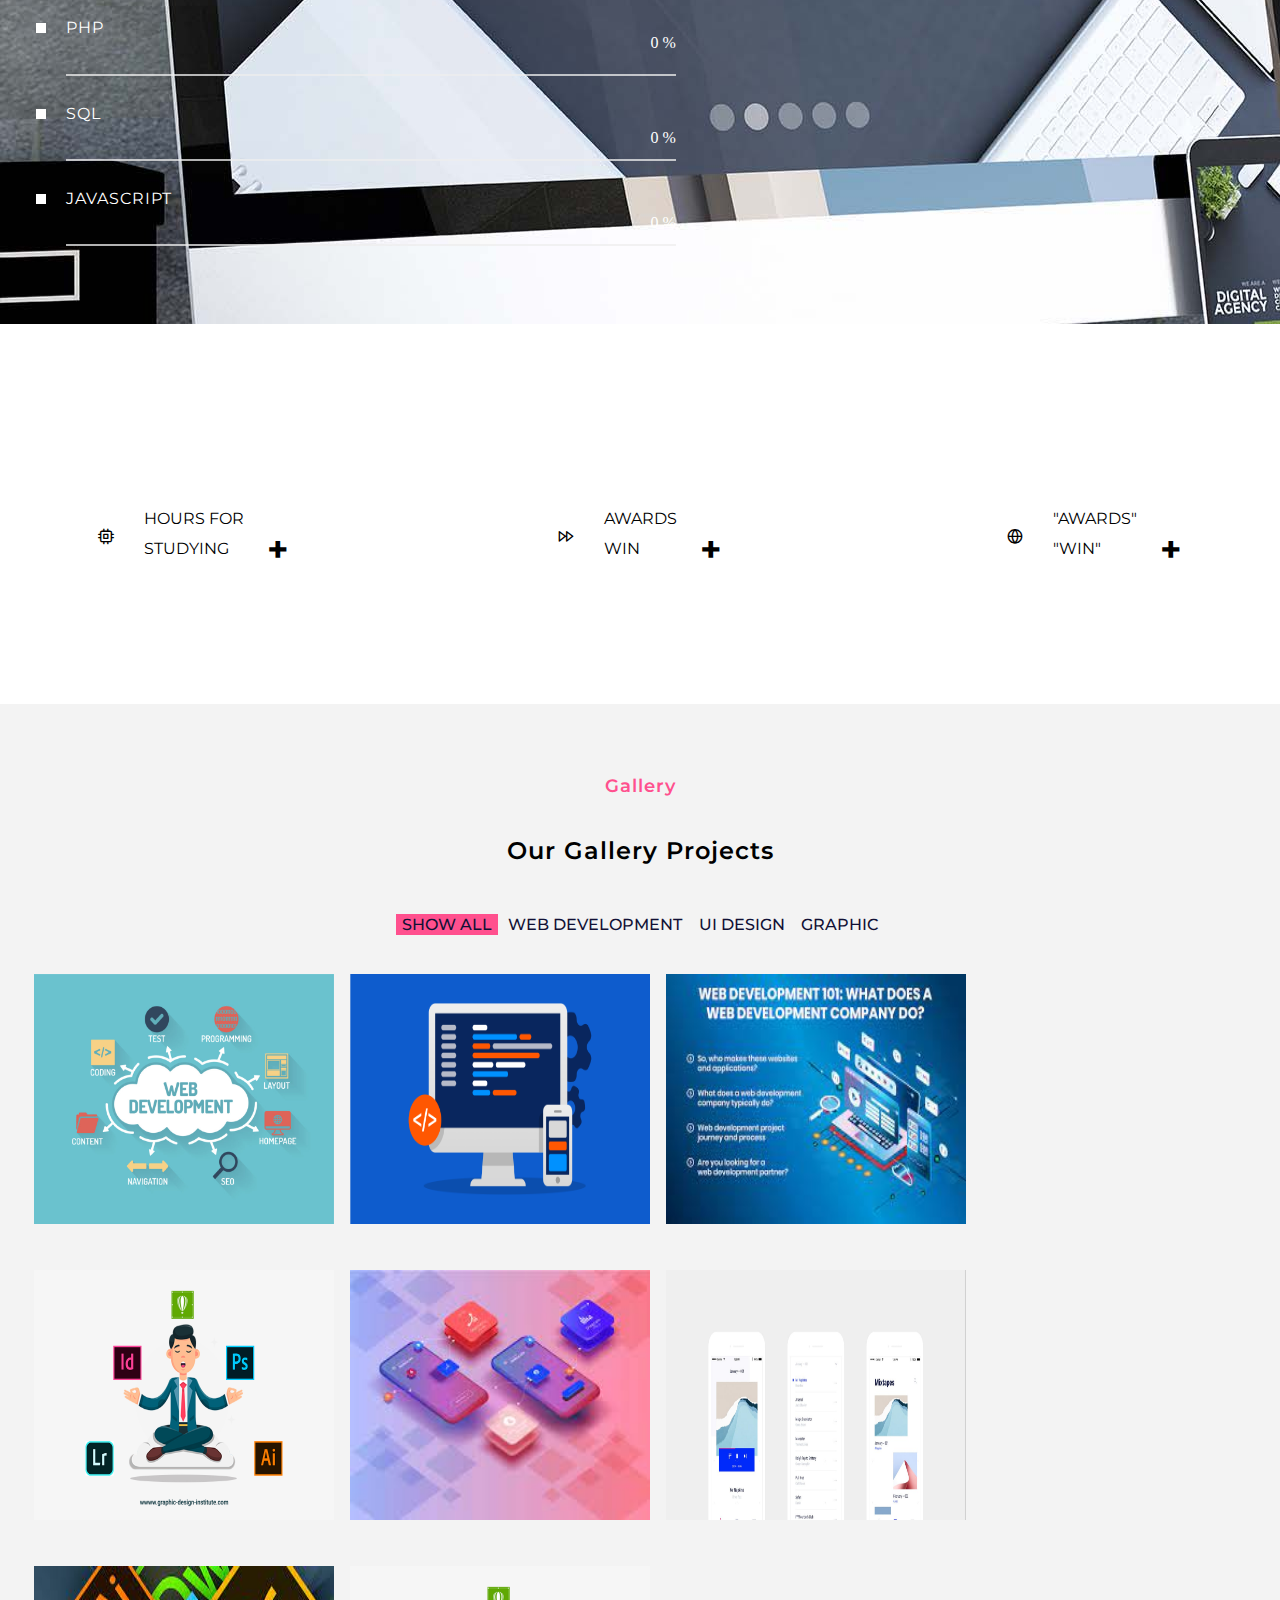
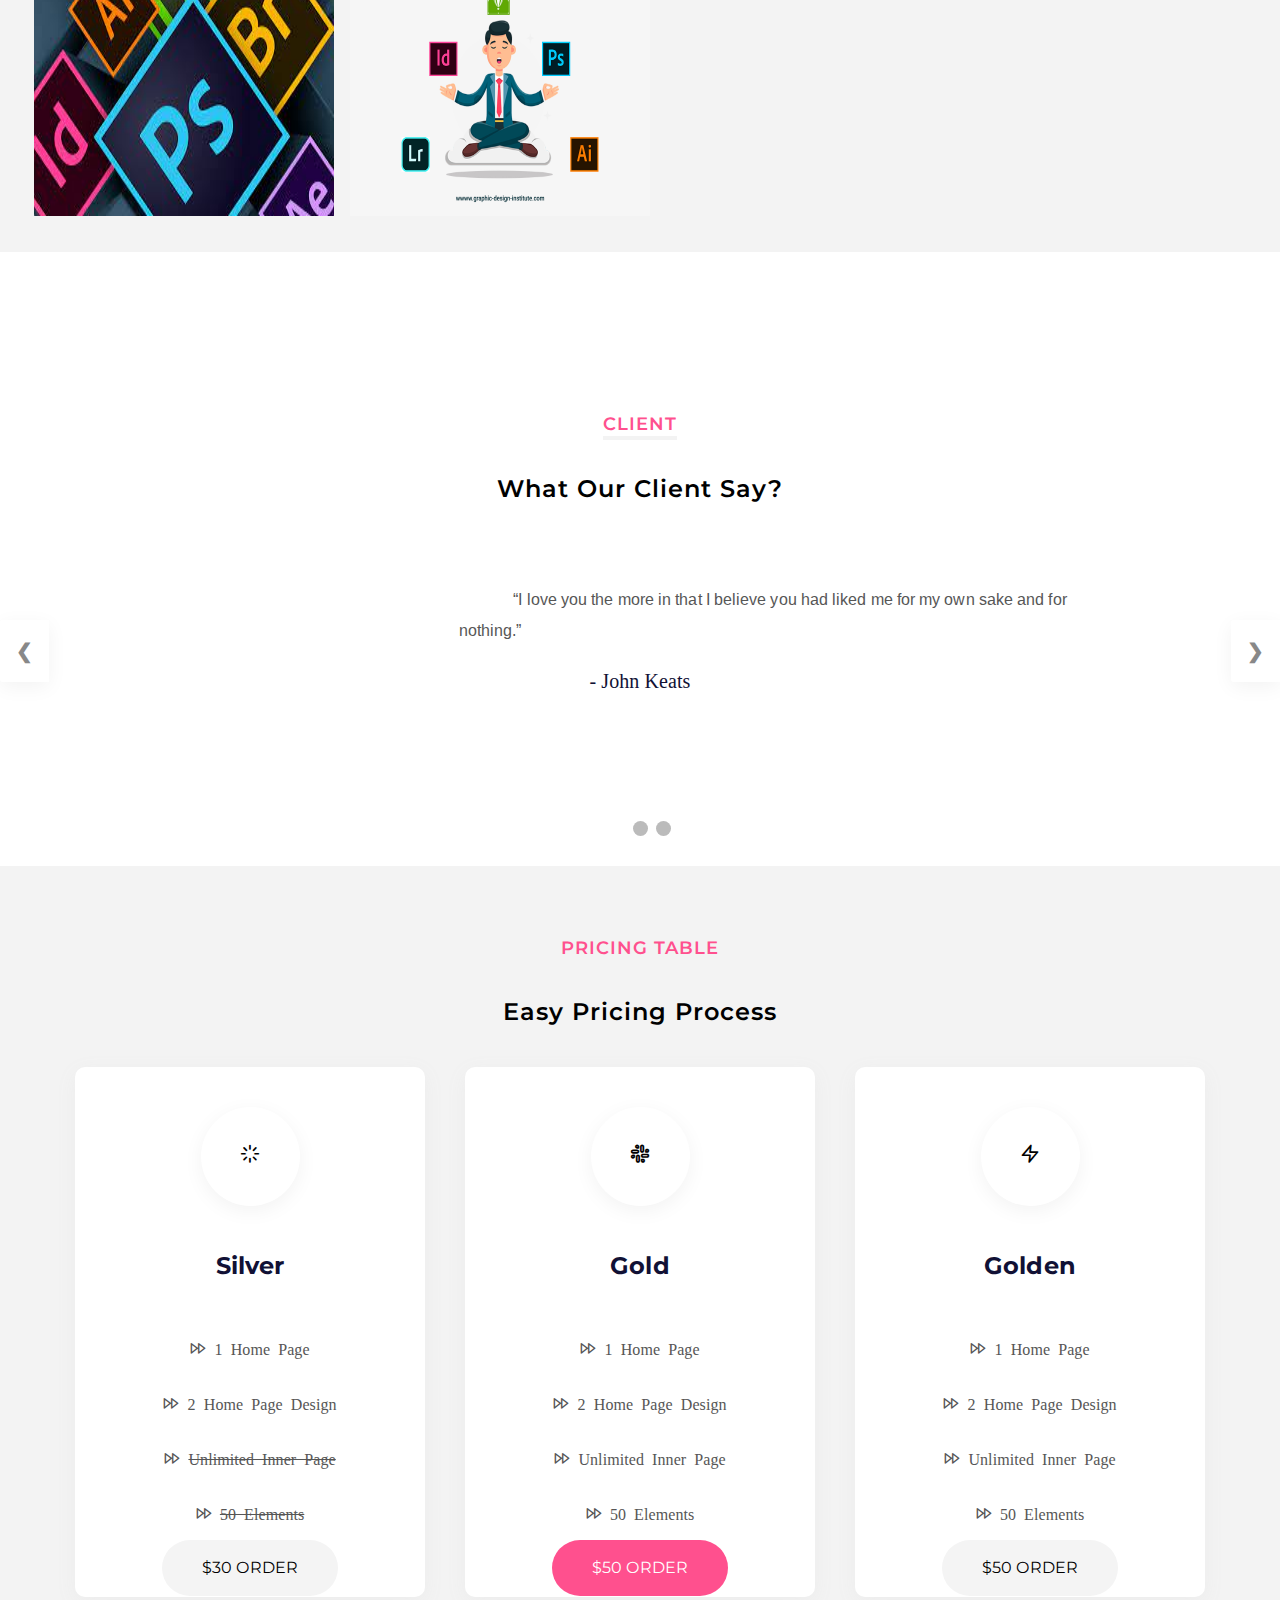
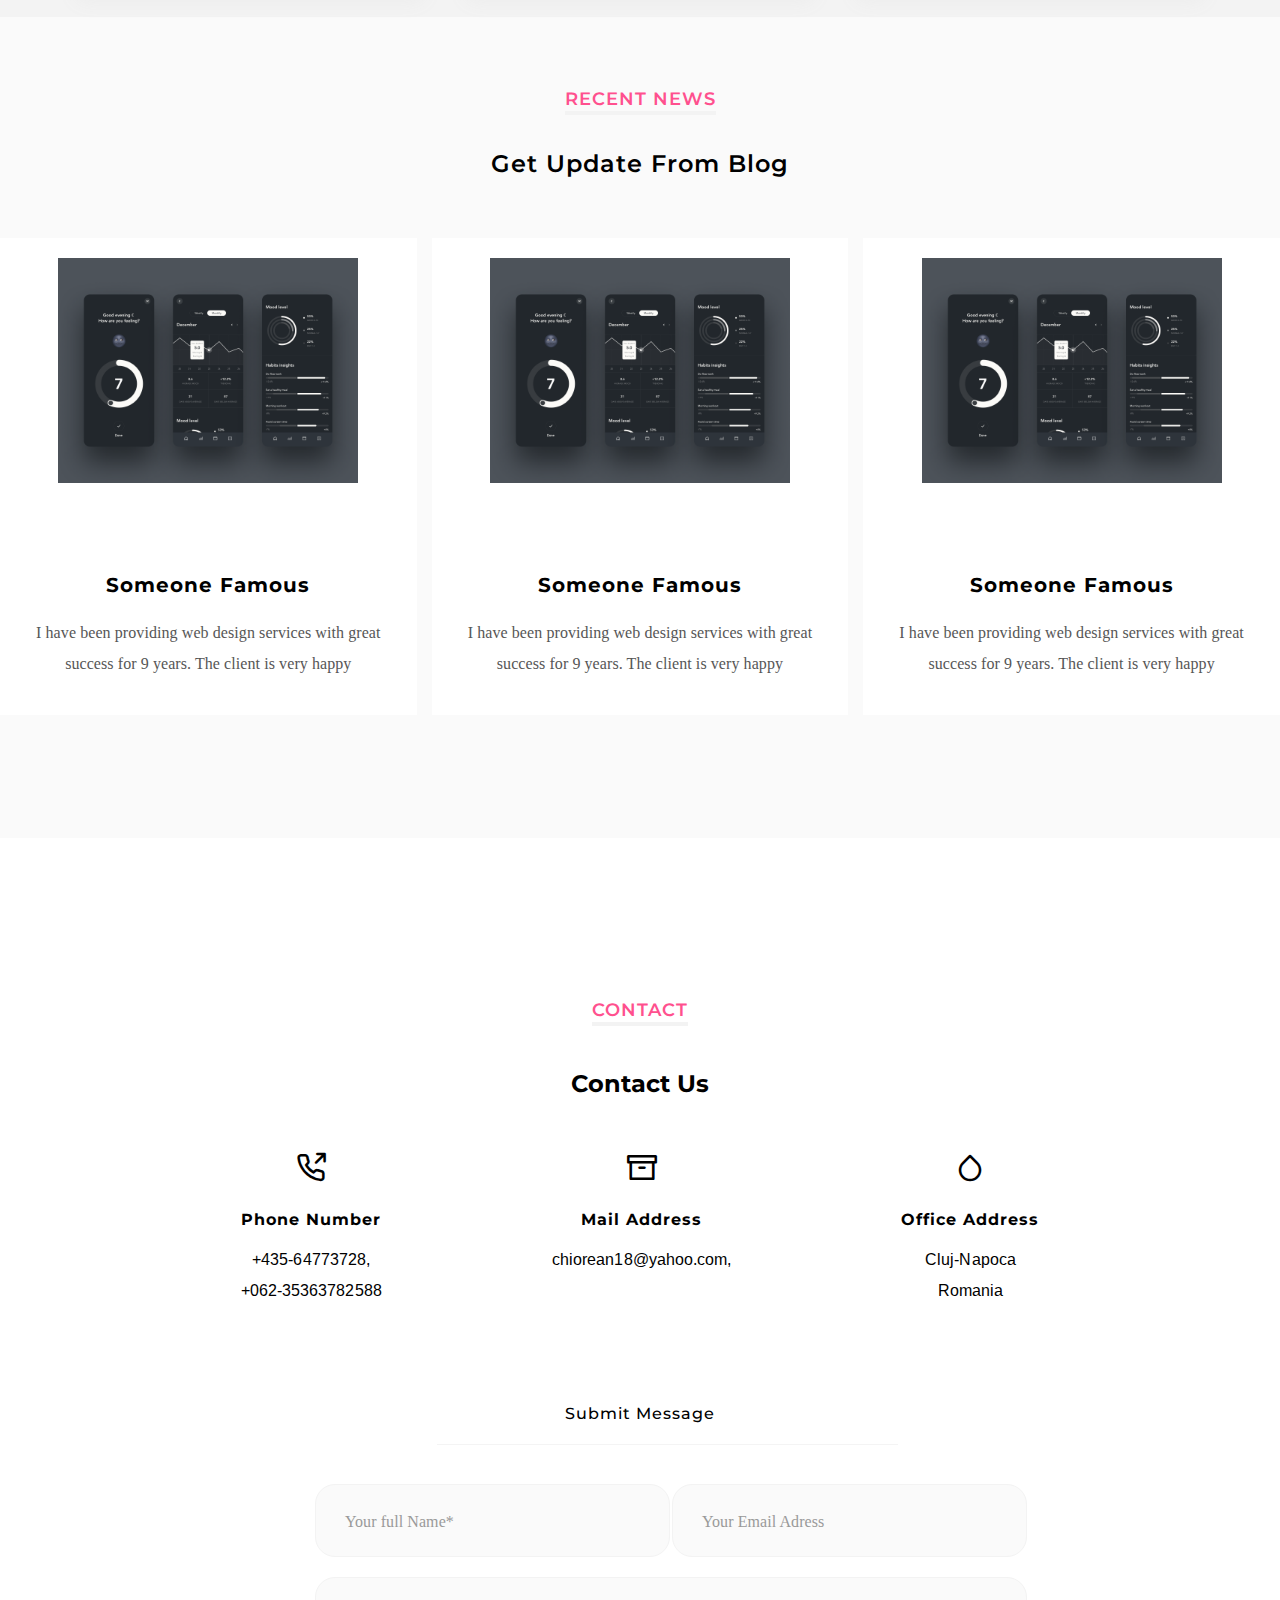
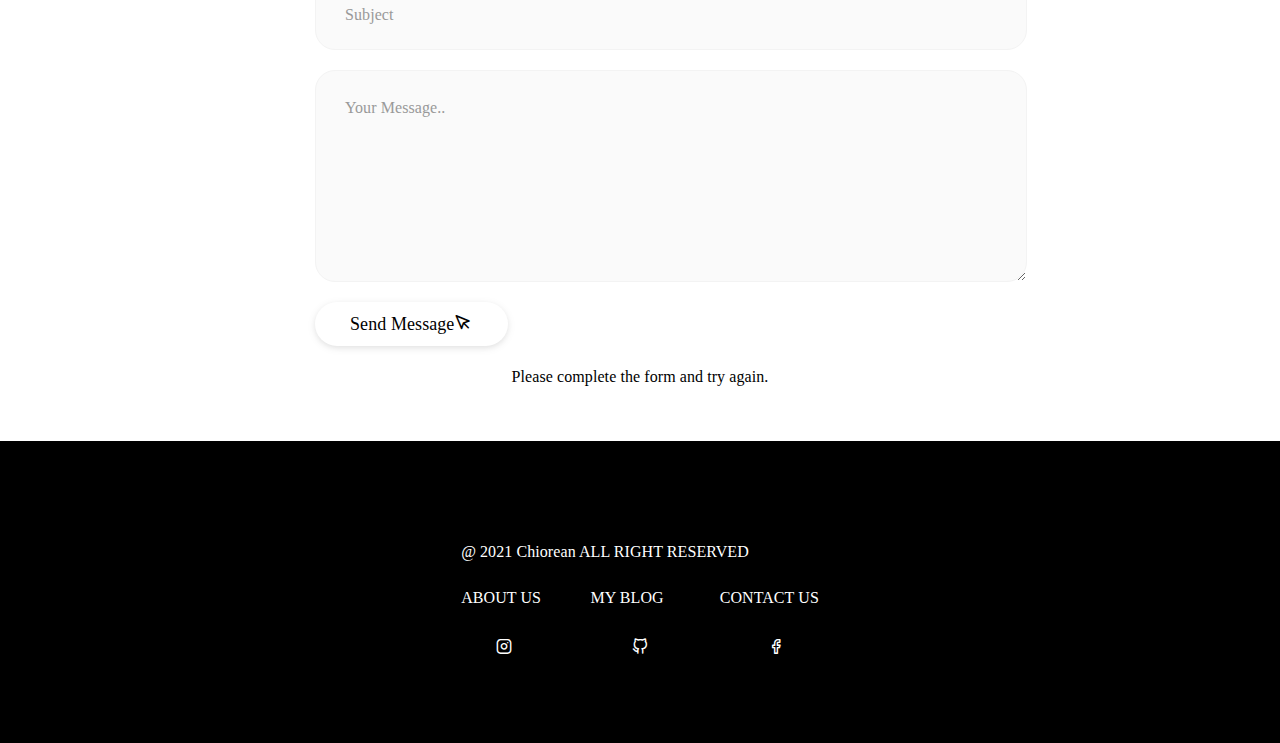
==== commit 72ff8bec: "Update index.html" ====
--- a/index.html
+++ b/index.html
@@ -131,7 +131,7 @@
                             <a href="#">SEO</a>
                         </li>
                     </ul>
-                <p class="serviceParagraph">I have been providing web design services with great success for  years. The client is very happy</p>
+                <p class="serviceParagraph">I have been providing web design services with great success for  years.</p>
             </div>
             <div class="card">
                 <div class="serviceIcon">
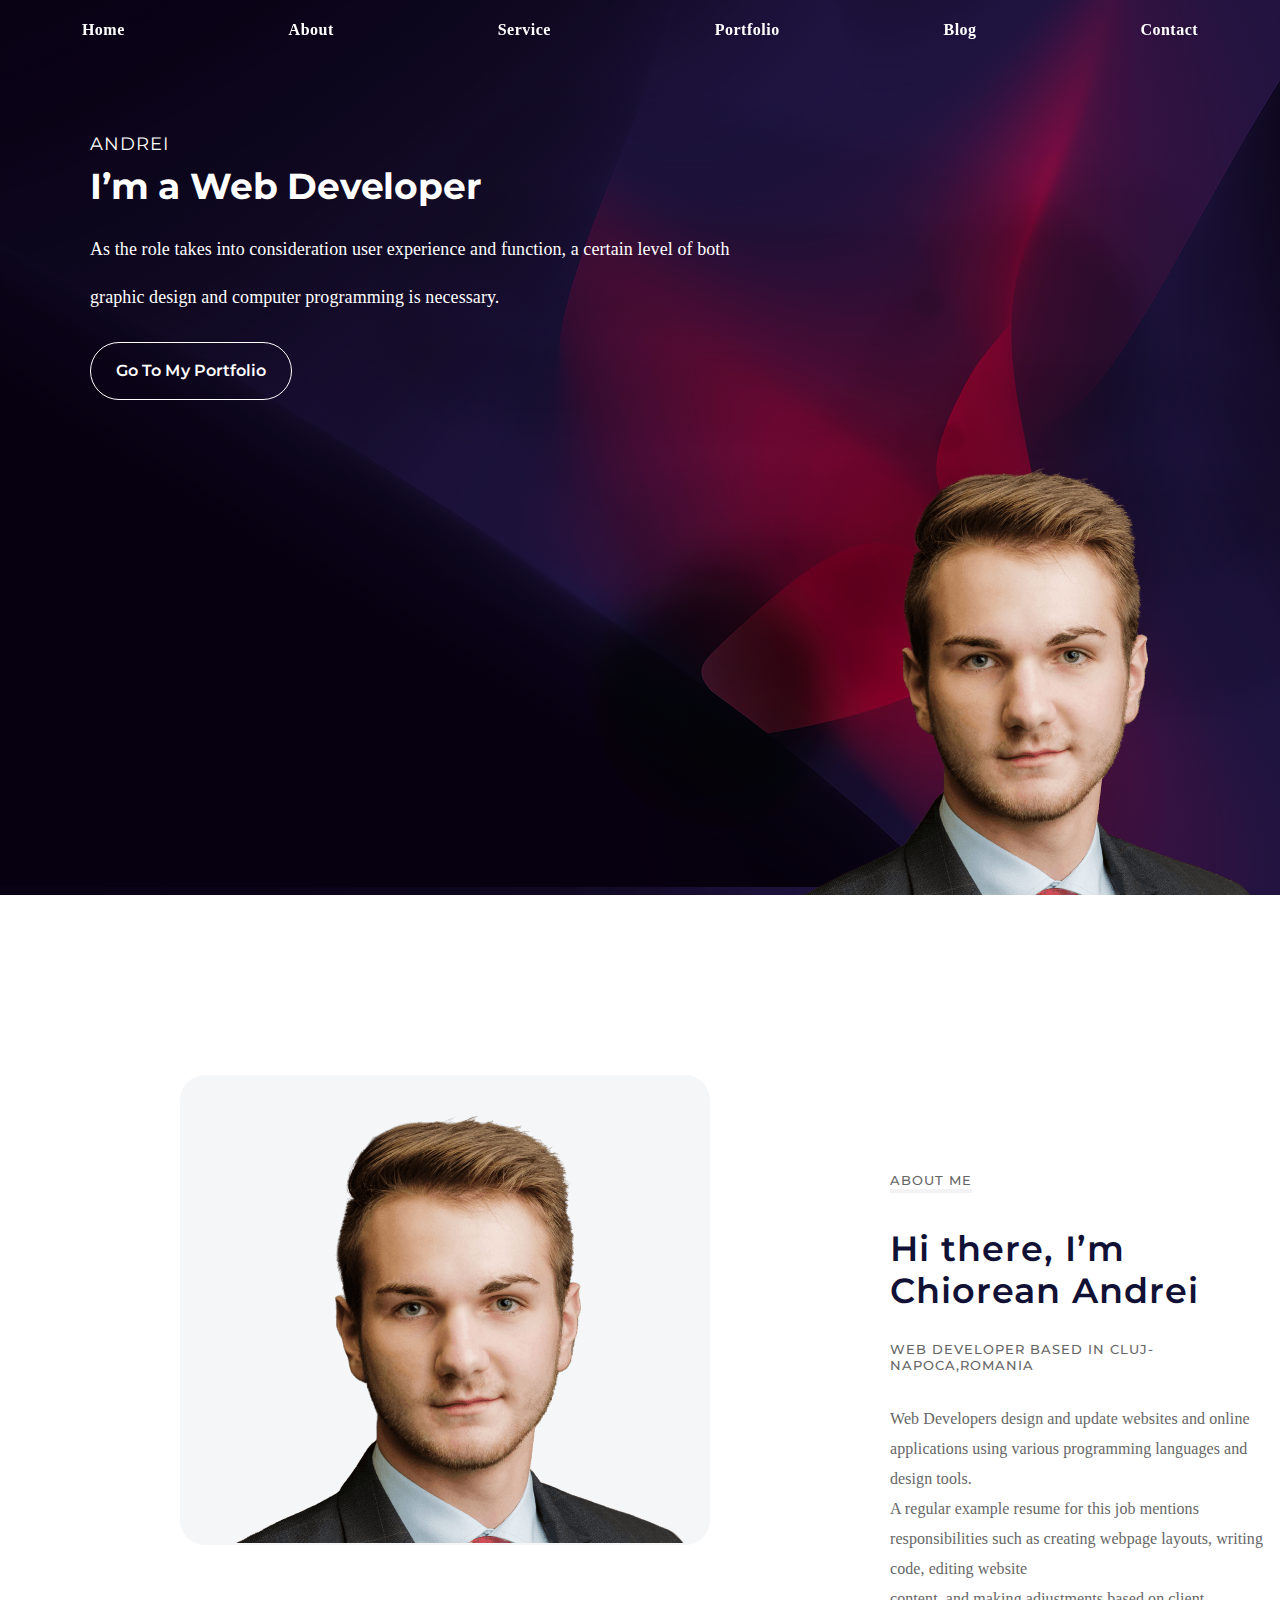
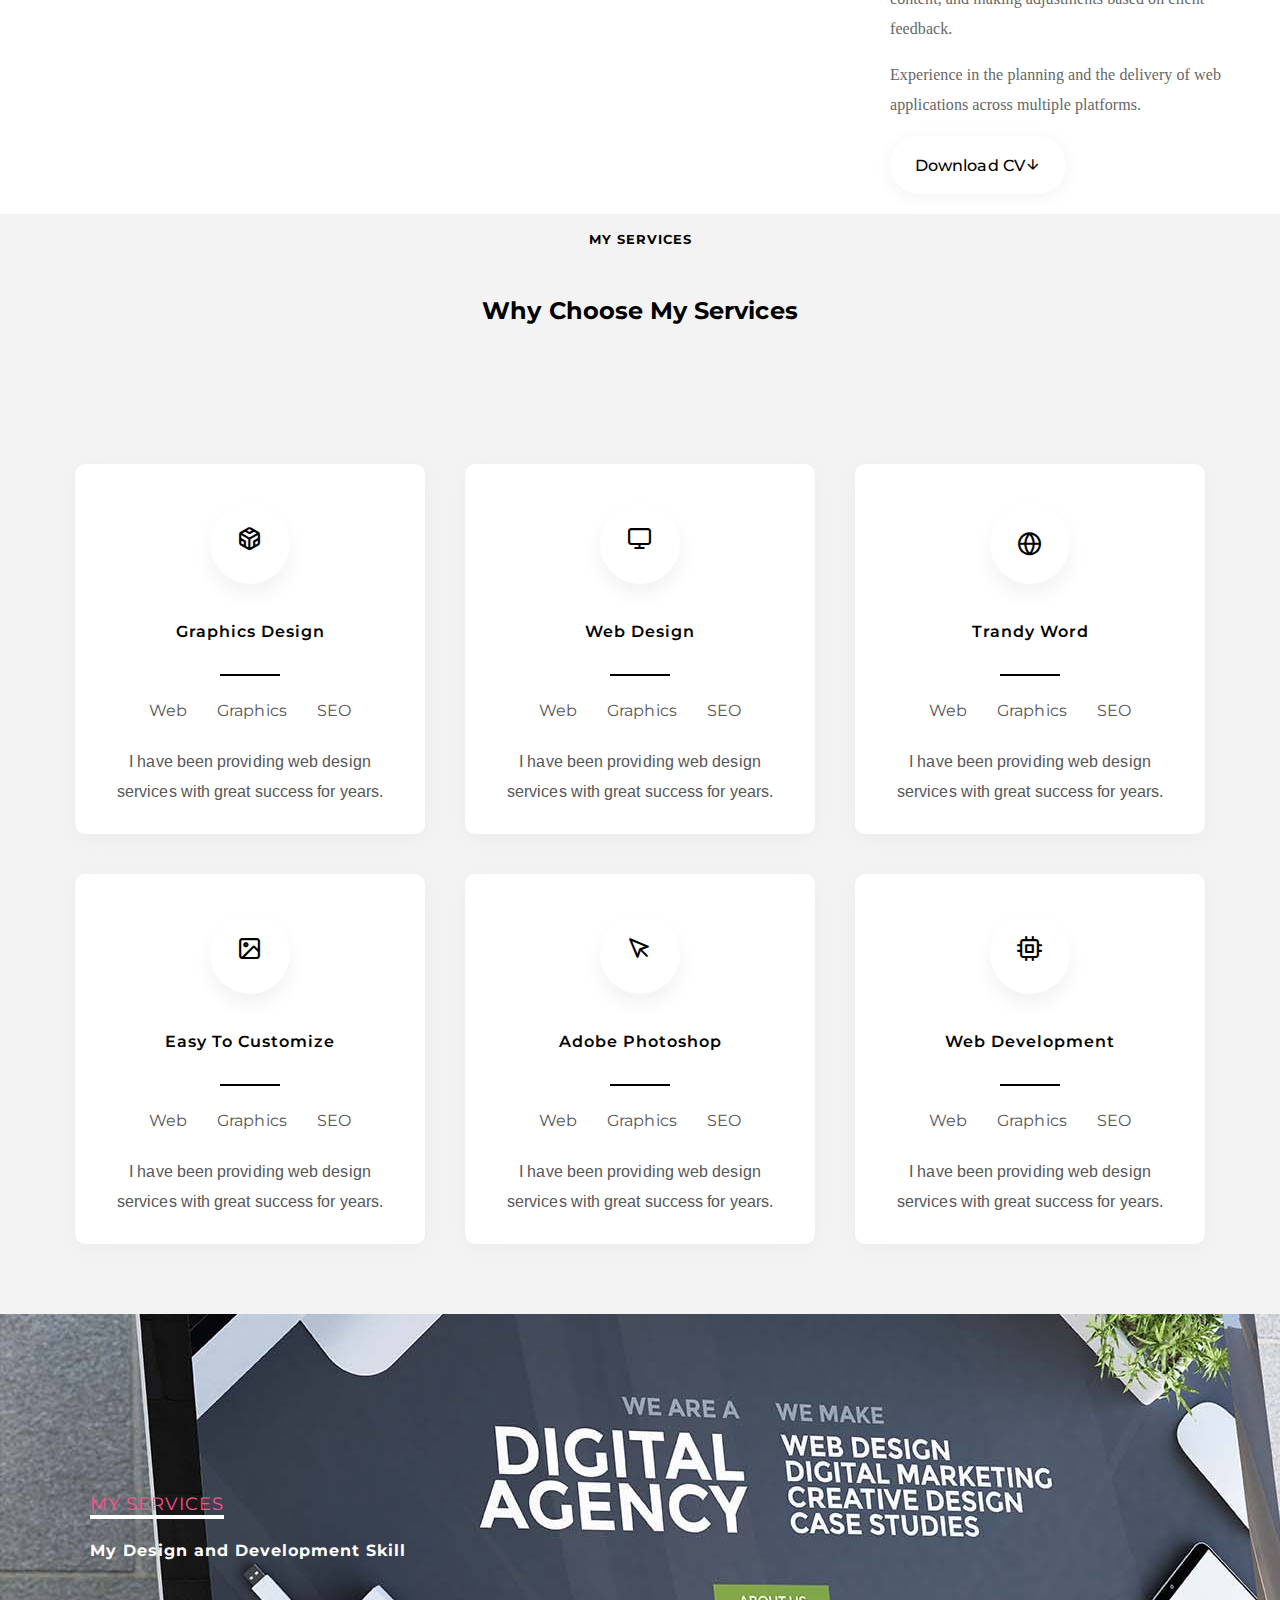
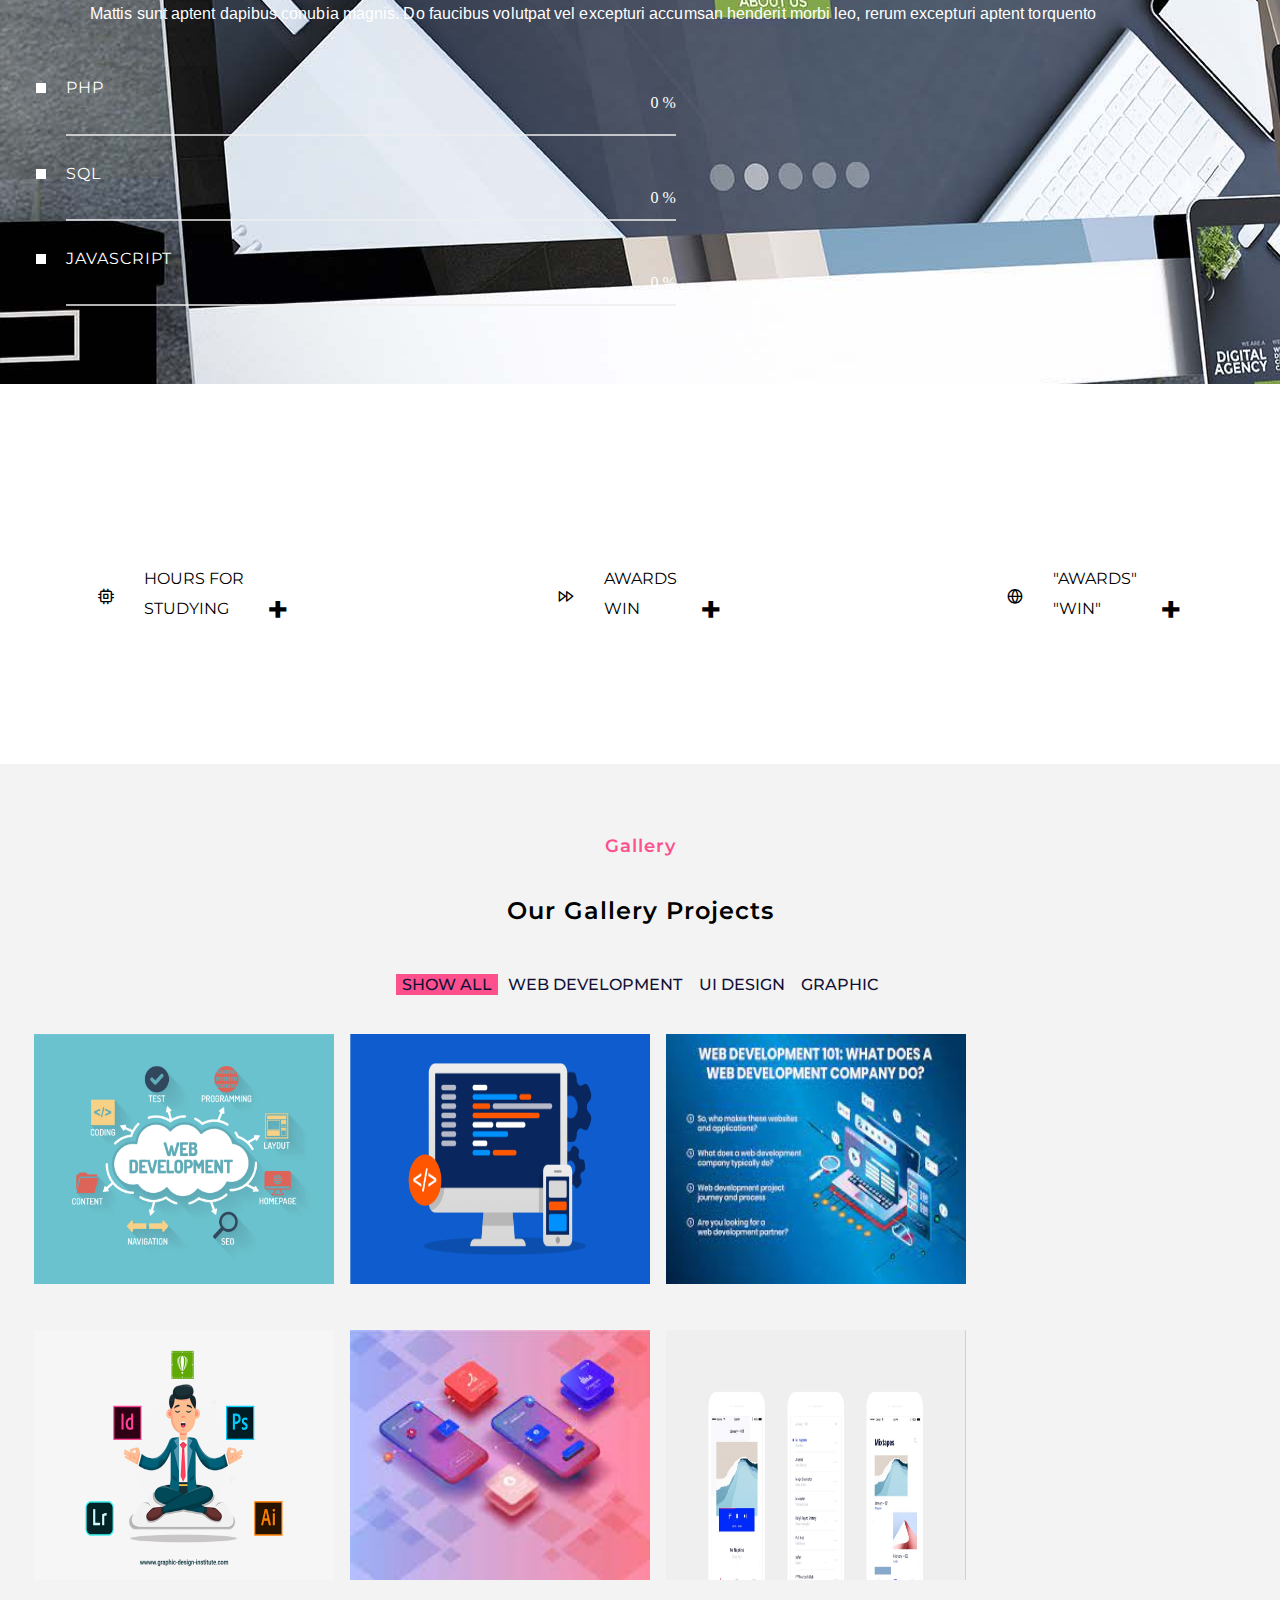
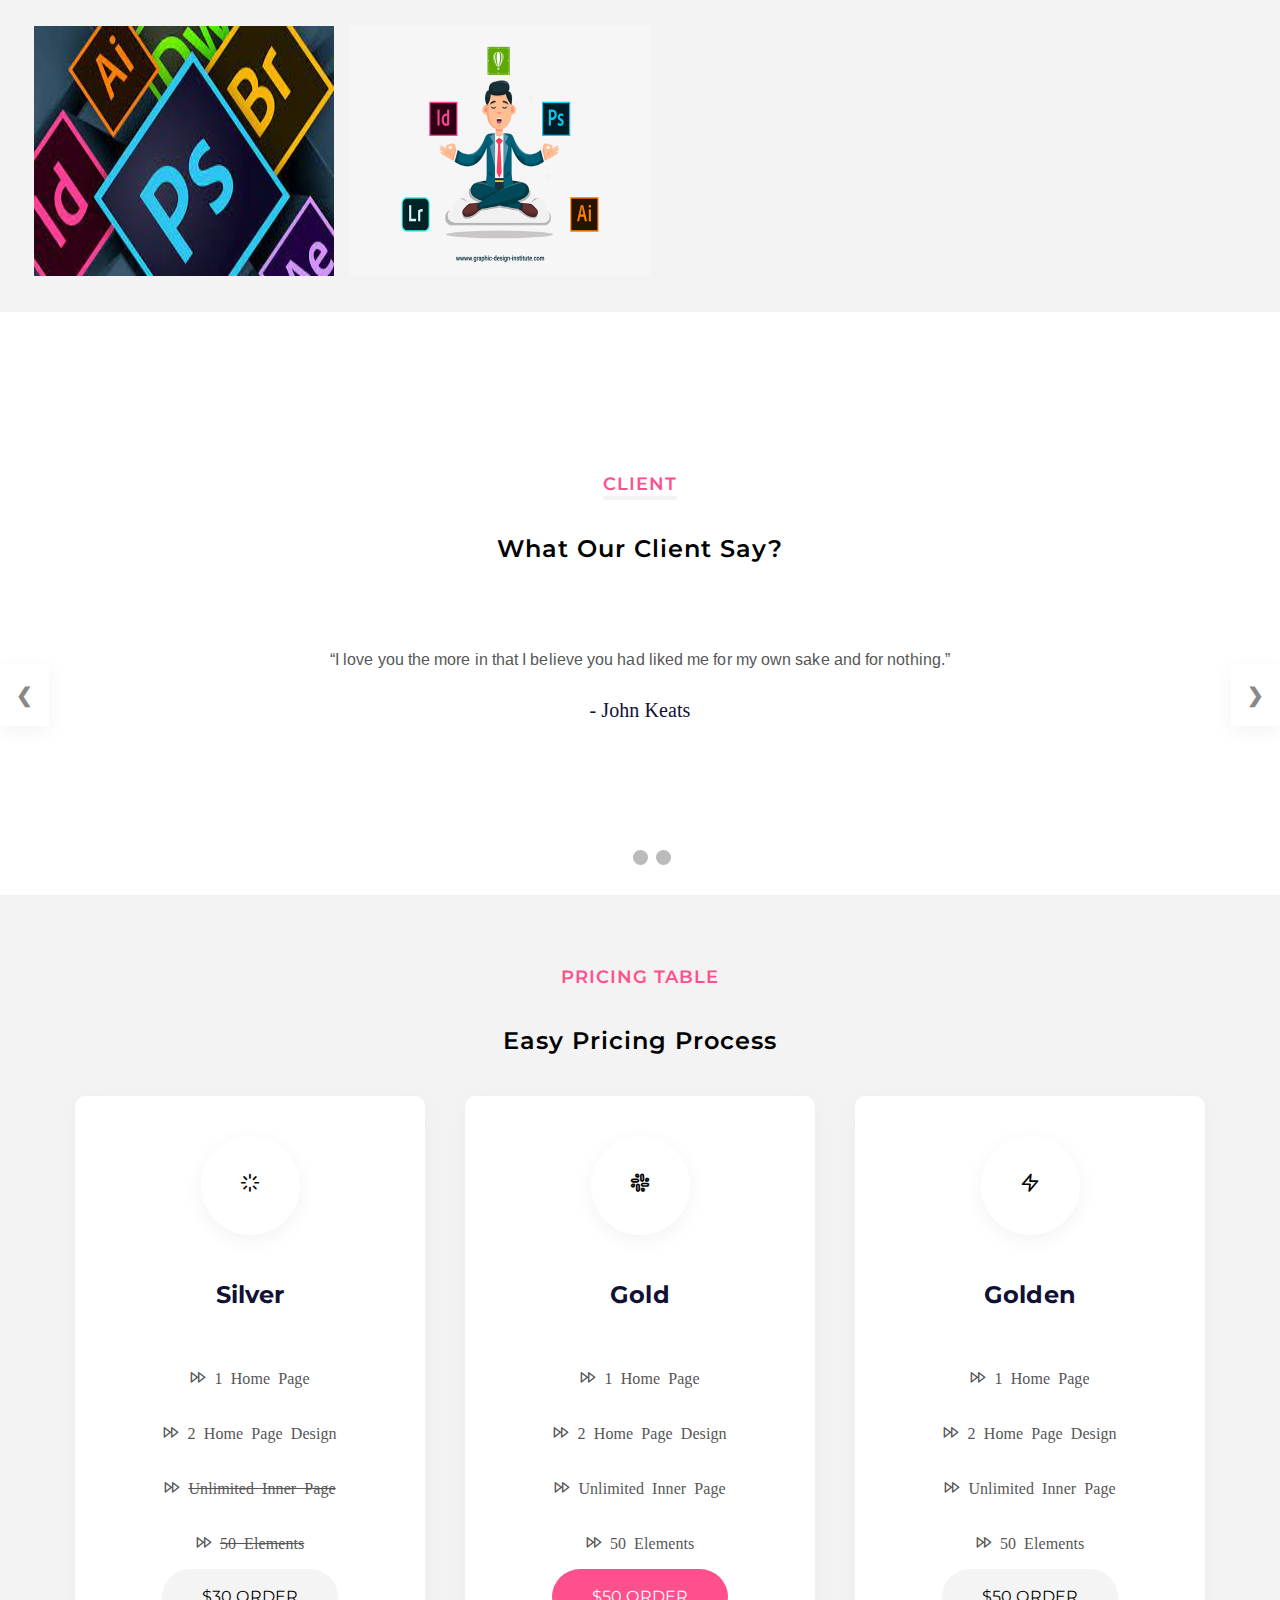
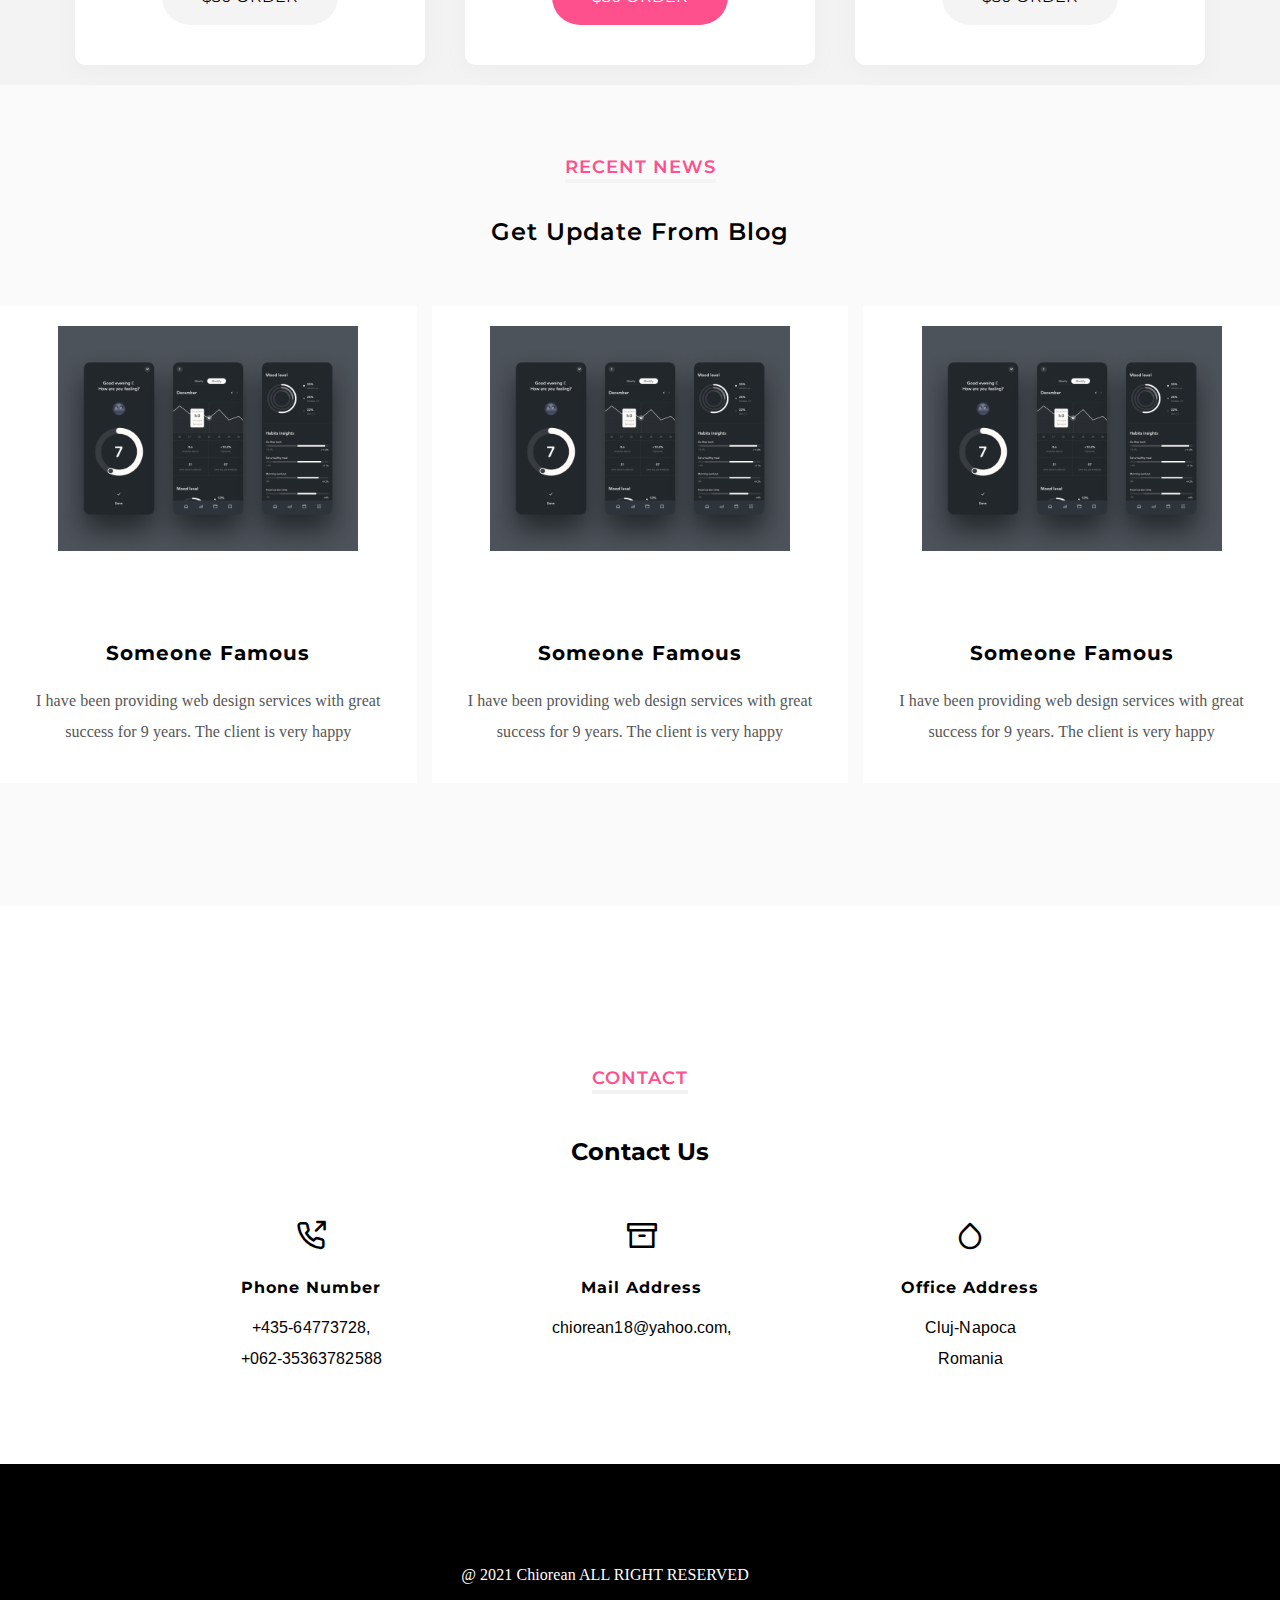
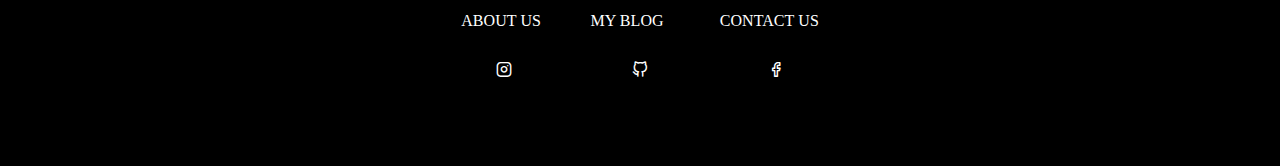
==== commit cfac5465: "Update index.html" ====
--- a/index.html
+++ b/index.html
@@ -58,24 +58,25 @@
         
         
         <div id='aboutContainer' class="aboutContainer  ">
-
-        <h5 class='about1'>
-             Andrei
-        </h5>
-        <h2 class='about2'>
-        I’m a Web Developer									
-        </h2>
-            <div class='paragrafAbout'>
-                    <p >As the role takes into consideration user experience and function, 
-                         a certain level of both  </p>
-                    <p>graphic design and computer programming is necessary.</p>
-            </div>
-
-        
-        <a href="" class='buttonCV'> Go to my portfolio</a>
+            <div class="text-area">
+                <h5 class='about1'>
+                    Andrei
+                </h5>
+                <h2 class='about2'>
+                I’m a Web Developer									
+                </h2>
+                    <div class='paragrafAbout'>
+                            <p >As the role takes into consideration user experience and function, 
+                                a certain level of both  </p>
+                            <p>graphic design and computer programming is necessary.</p>
+                    </div>
+
+                
+                <a href="" class='buttonCV'> Go to my portfolio</a>
+            </div>
        <div class="imgfloat">
         <img src="assets/img/perfil2.png" alt="" class="imagine">
-        <span class="clear"></span>
+      
         </div>
        
         </div>
@@ -95,8 +96,8 @@
                 <h5 class="aboutTitle">About Me</h2>
                 <h2 class="aboutSubtitle">Hi there, I’m Chiorean Andrei</h2>
                 <h5 class="aboutLocalizare">WEB DEVELOPER BASED IN CLUJ-NAPOCA,ROMANIA</h5>
-                <p class='paragrafDescriere1'>Web Developers design and update websites and online applications using various programming languages and design tools. A regular example resume for this job mentions responsibilities 
-                    such as creating webpage layouts, writing code, editing website content, and making adjustments based on client feedback.</p>
+                <p class='paragrafDescriere1'>Web Developers design and update websites and online applications using various programming languages and design tools. <br> A regular example resume for this job mentions responsibilities 
+                    such as creating webpage layouts, writing code, editing website <br> content, and making adjustments based on client feedback.</p>
 
                 <p class='paragrafDescriere2'>Experience in the planning and the delivery of web applications across multiple platforms.</p>
                 <a href="" class='butonDescriere'>Download CV<span class="icon-arrow-down"></span> </a>
@@ -869,43 +870,7 @@
             </div>
         </div>
 
-        <div class="container">
-            <div class="row">
-                <h4 class="contact-tl">Submit Message</h4>
-            </div>
-            
-            <div class="row input-container">
-                    
-                    <div class="col-md-6 col-sm-12">
-                        <div class="styled-input mr-5">
-                            <input type="text" required />
-                            <label>Your full Name*</label> 
-                        </div>
-                    </div>
-                    <div class="col-md-6 col-sm-12">
-                        <div class="styled-input" style="float:right;">
-                            <input type="email" required />
-                            <label>Your Email Adress</label> 
-                        </div>
-                    </div>
-                    <div class="col-xs-12">
-                        <div class="styled-input wide">
-                            <input type="text" required />
-                            <label>Subject</label> 
-                        </div>
-                    </div>
-                    <div class="col-xs-12">
-                        <div class="styled-input wide">
-                            <textarea required></textarea>
-                            <label>Your Message..</label>
-                        </div>
-                    </div>
-                    <div class="col-xs-12">
-                        <div class="btn-lrg submit-btn">Send Message<span class="icon-mouse-pointer"></span></div>
-                        <p class='centered'>Please complete the form and try again.</P>
-                    </div>
-            </div>
-        </div>
+       
         
     </div>
 <div class="footer">
--- a/style2.css
+++ b/style2.css
@@ -23,7 +23,10 @@
     margin: 0;
     padding: 0;
     font-size: 62.5%;
-    box-sizing: border-box; }
+    box-sizing: border-box; 
+    overflow-x: hidden;
+
+}
   
   body {
     font-style: normal;
@@ -742,7 +745,6 @@
 q {line-height: 3rem;
   font-family: var(--font-3);
   font-size: 1.6rem;
-  padding: 0 30rem;
 color:#565656;
 
 }
@@ -831,7 +833,6 @@
 }
 
 .card-price{
-  height: 450px;;
   width:270px;
   margin:20px;
   padding: 80px;
@@ -1045,7 +1046,7 @@
 textarea {
   padding: 30px;
   border: 0;
-  width: 100%;
+  width: 80%;
   font-size: 1rem;
   background-color: #FAFAFA;
   color: white;
@@ -1097,7 +1098,7 @@
 
 @media (max-width: 768px) {
   .submit-btn {
-      width:100%;
+      width:50%;
       float: none;
       text-align:center;
   }
@@ -1282,3 +1283,14 @@
 .clear{
   clear: left; display: block;
 }
+
+.input-container {
+  width:100vw;
+  margin: 20px auto 25px auto;
+}
+
+textarea {
+  width: 80%;
+  min-height: 15em;
+}
+
